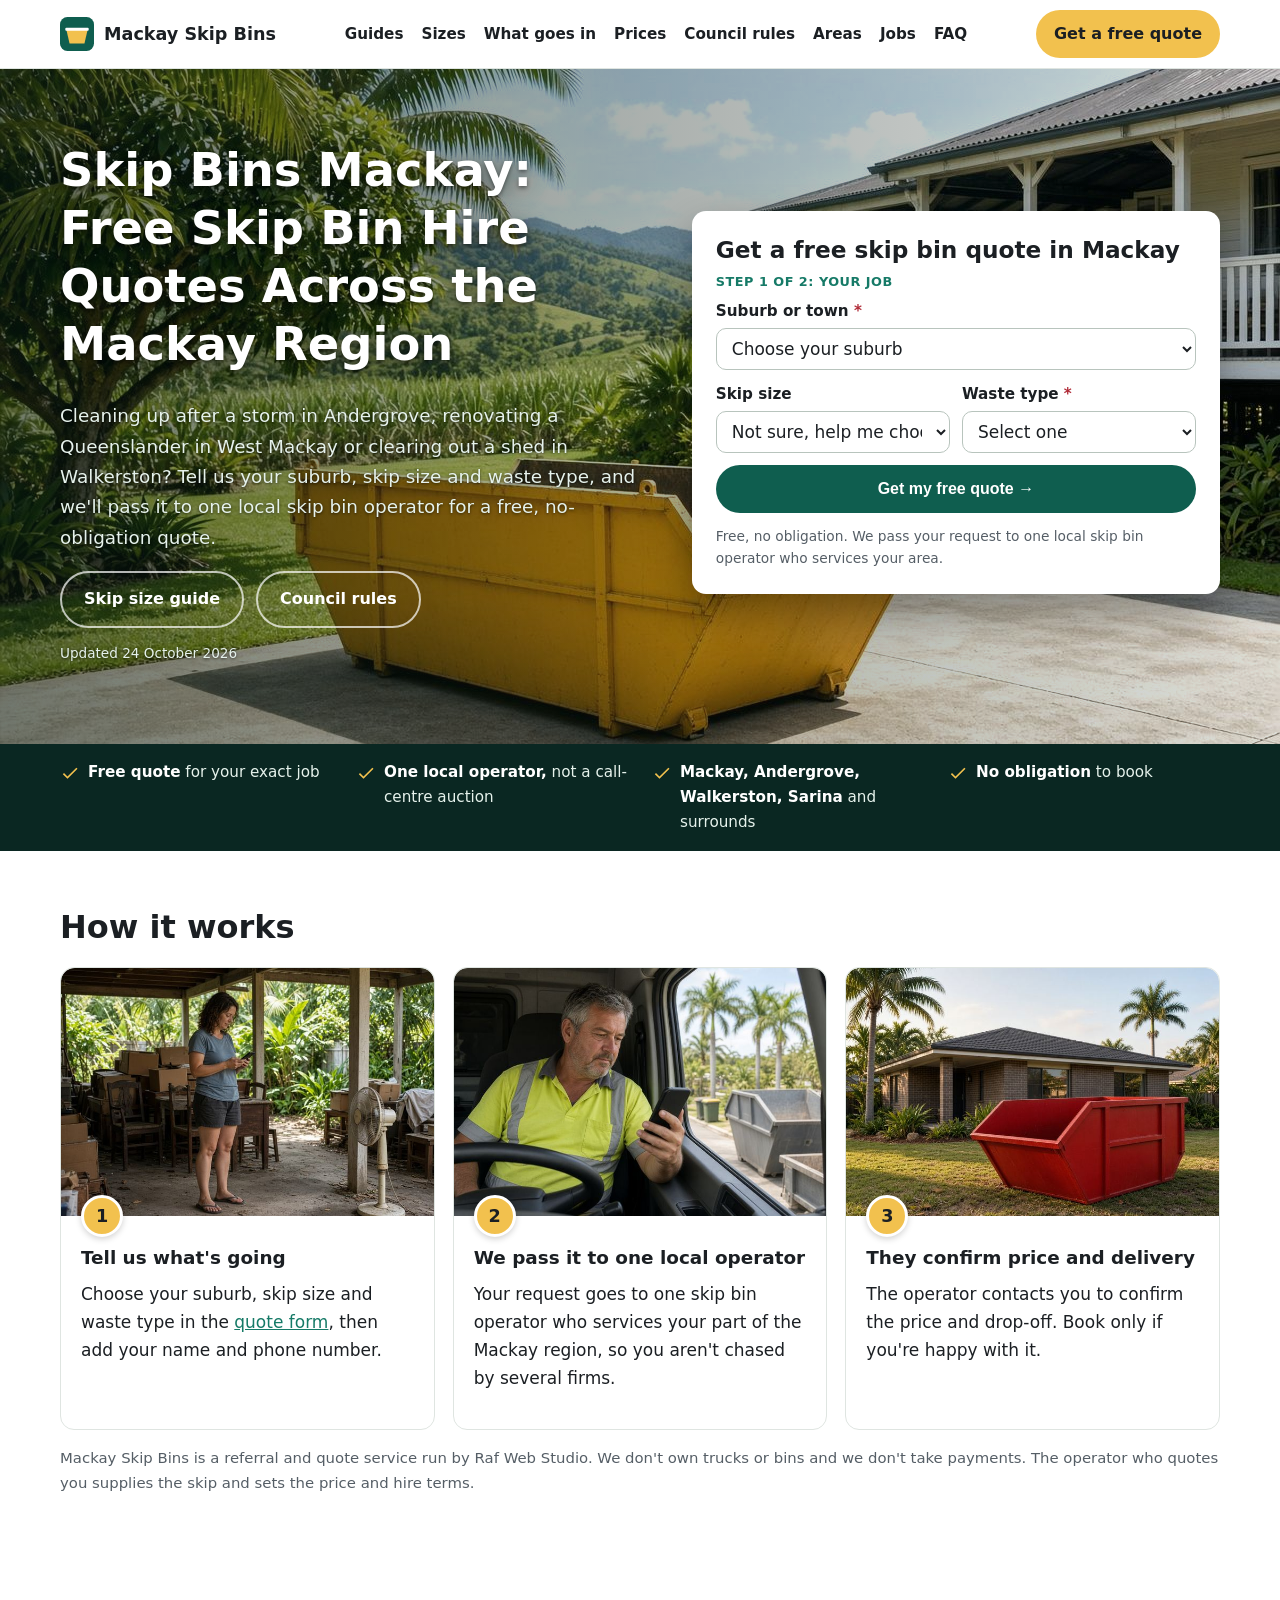
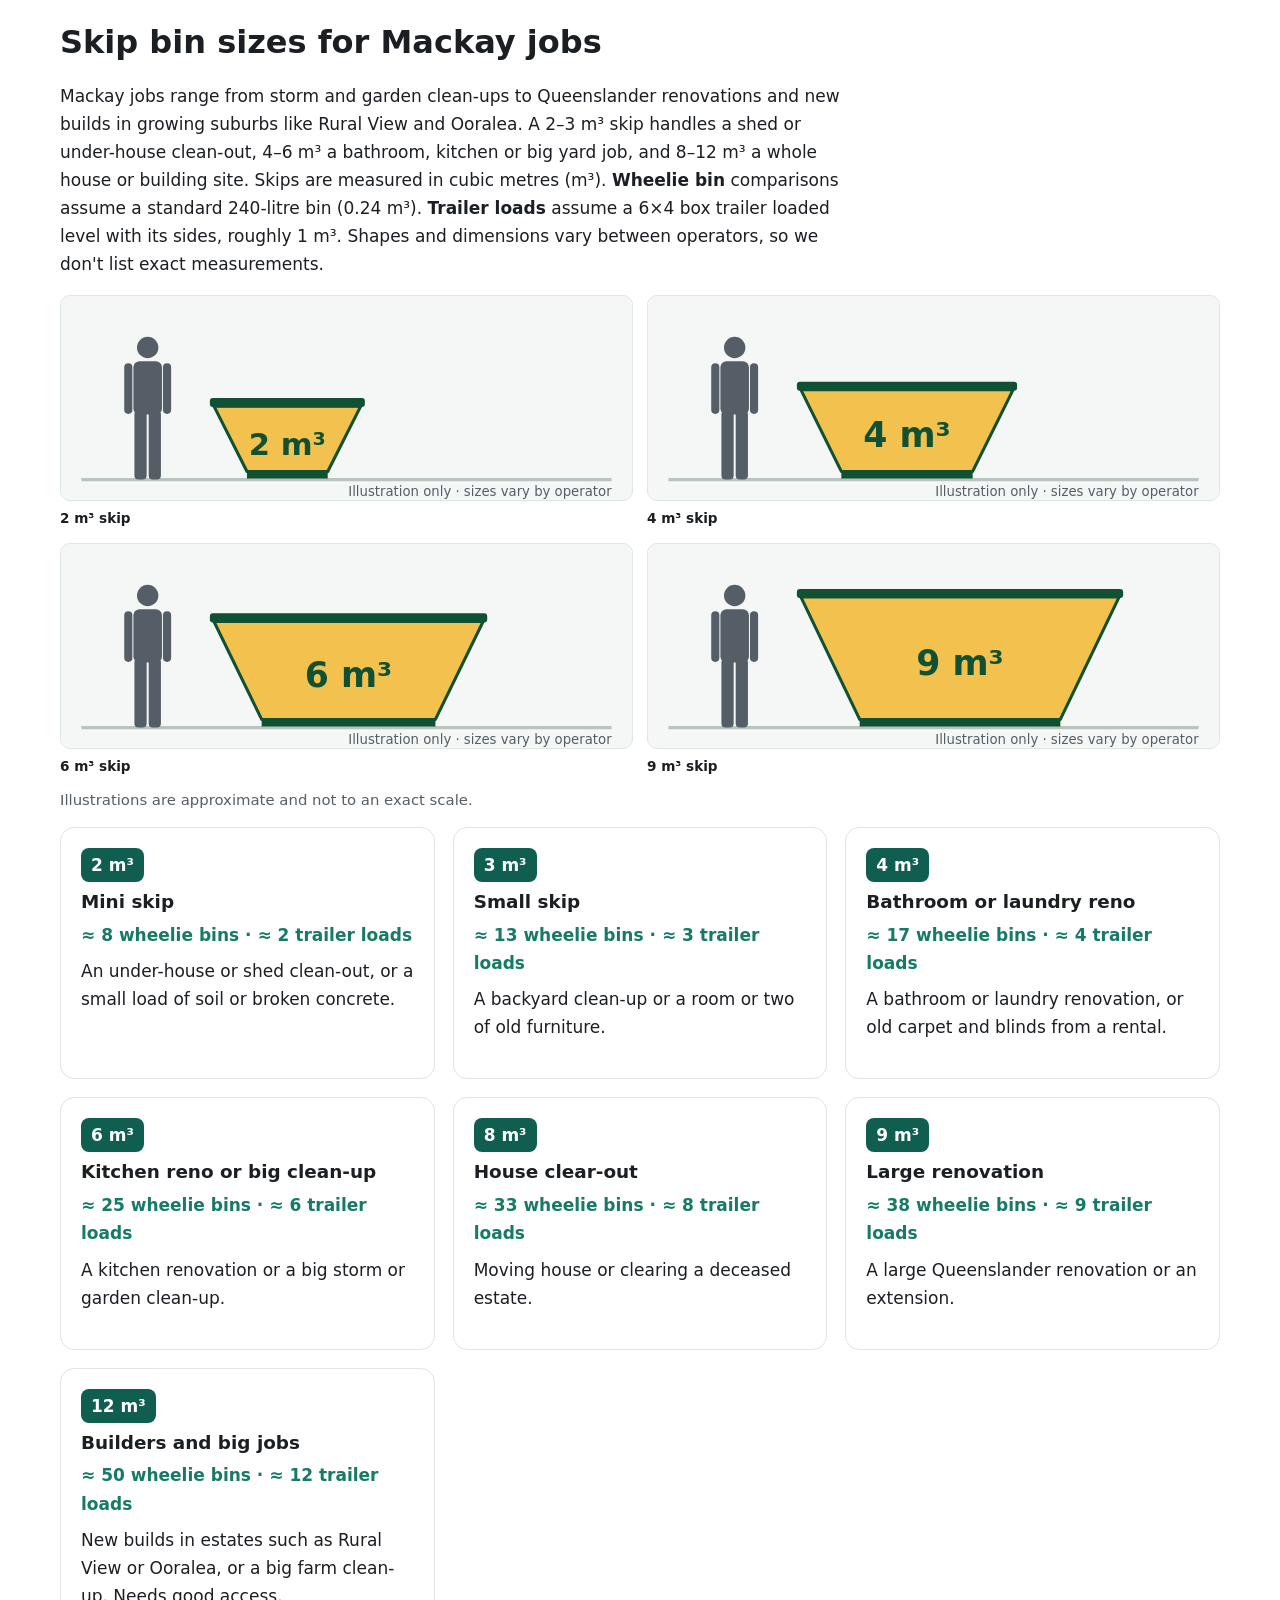
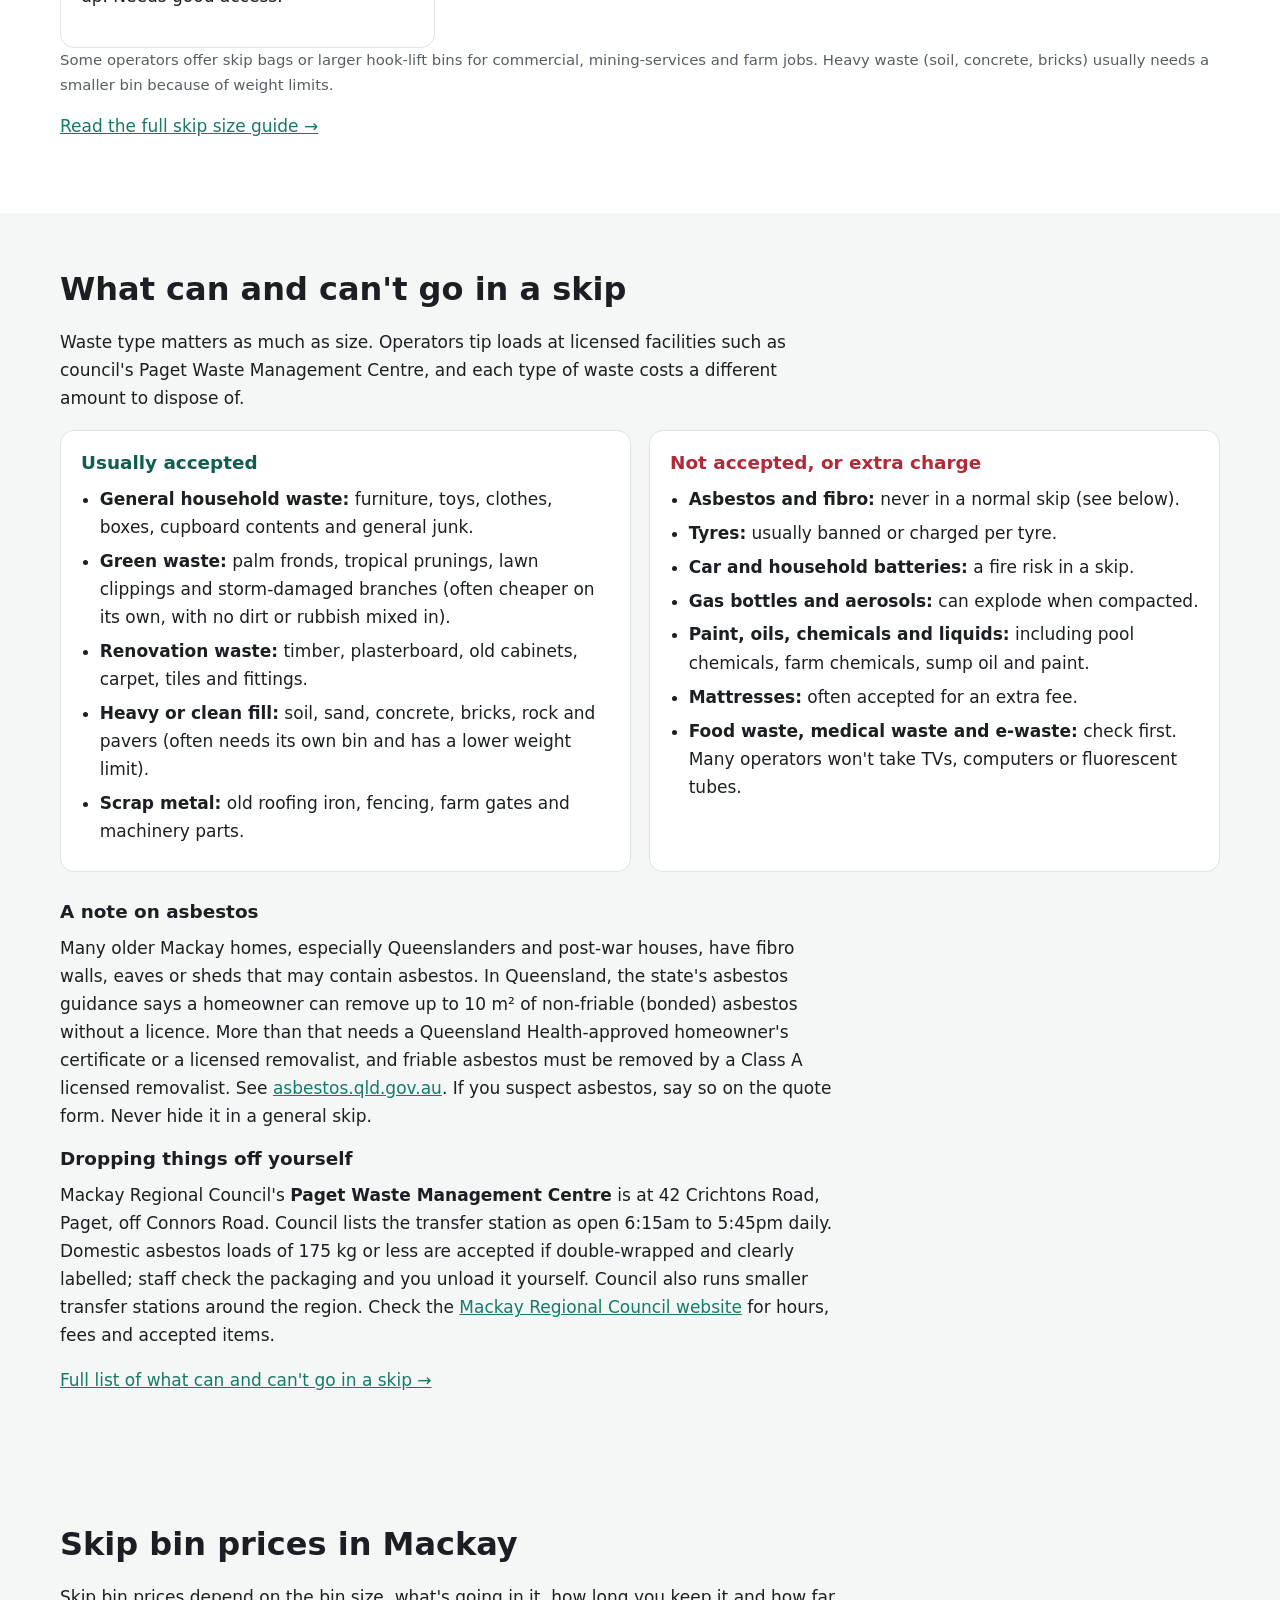
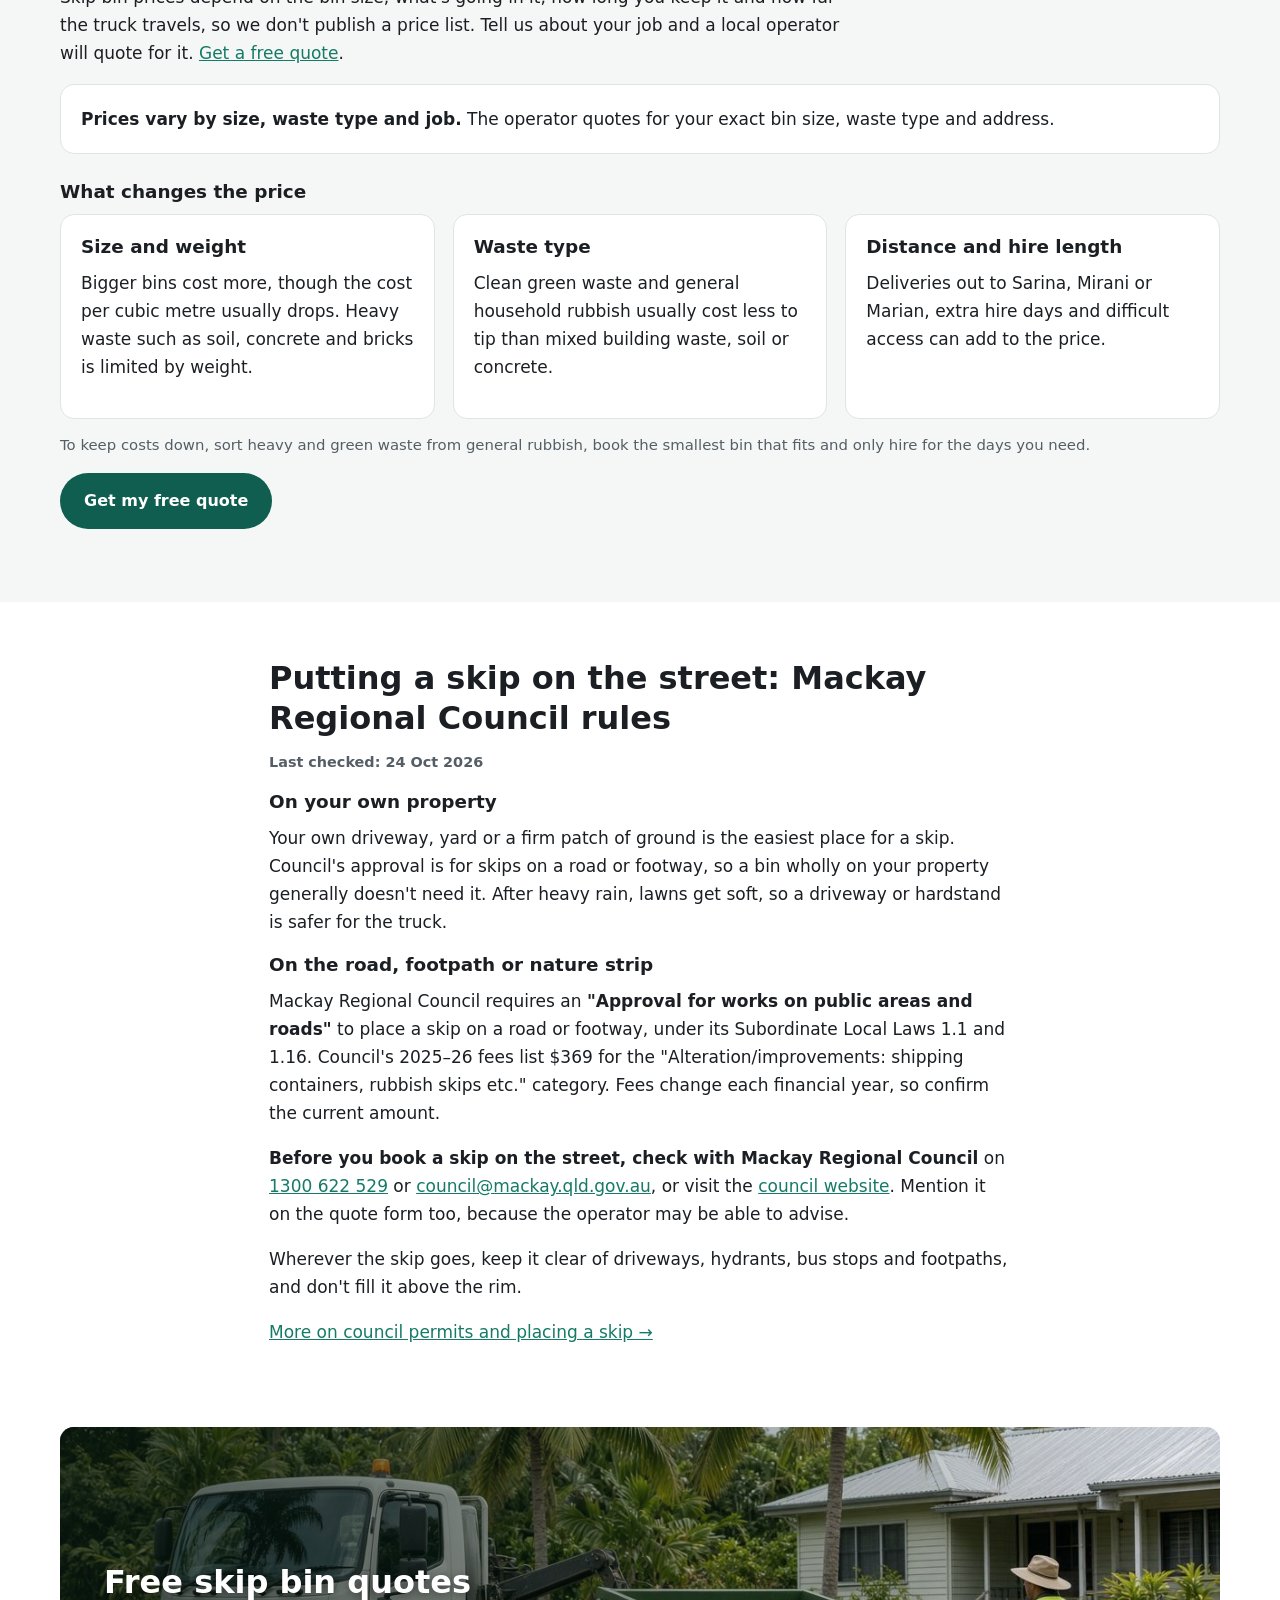
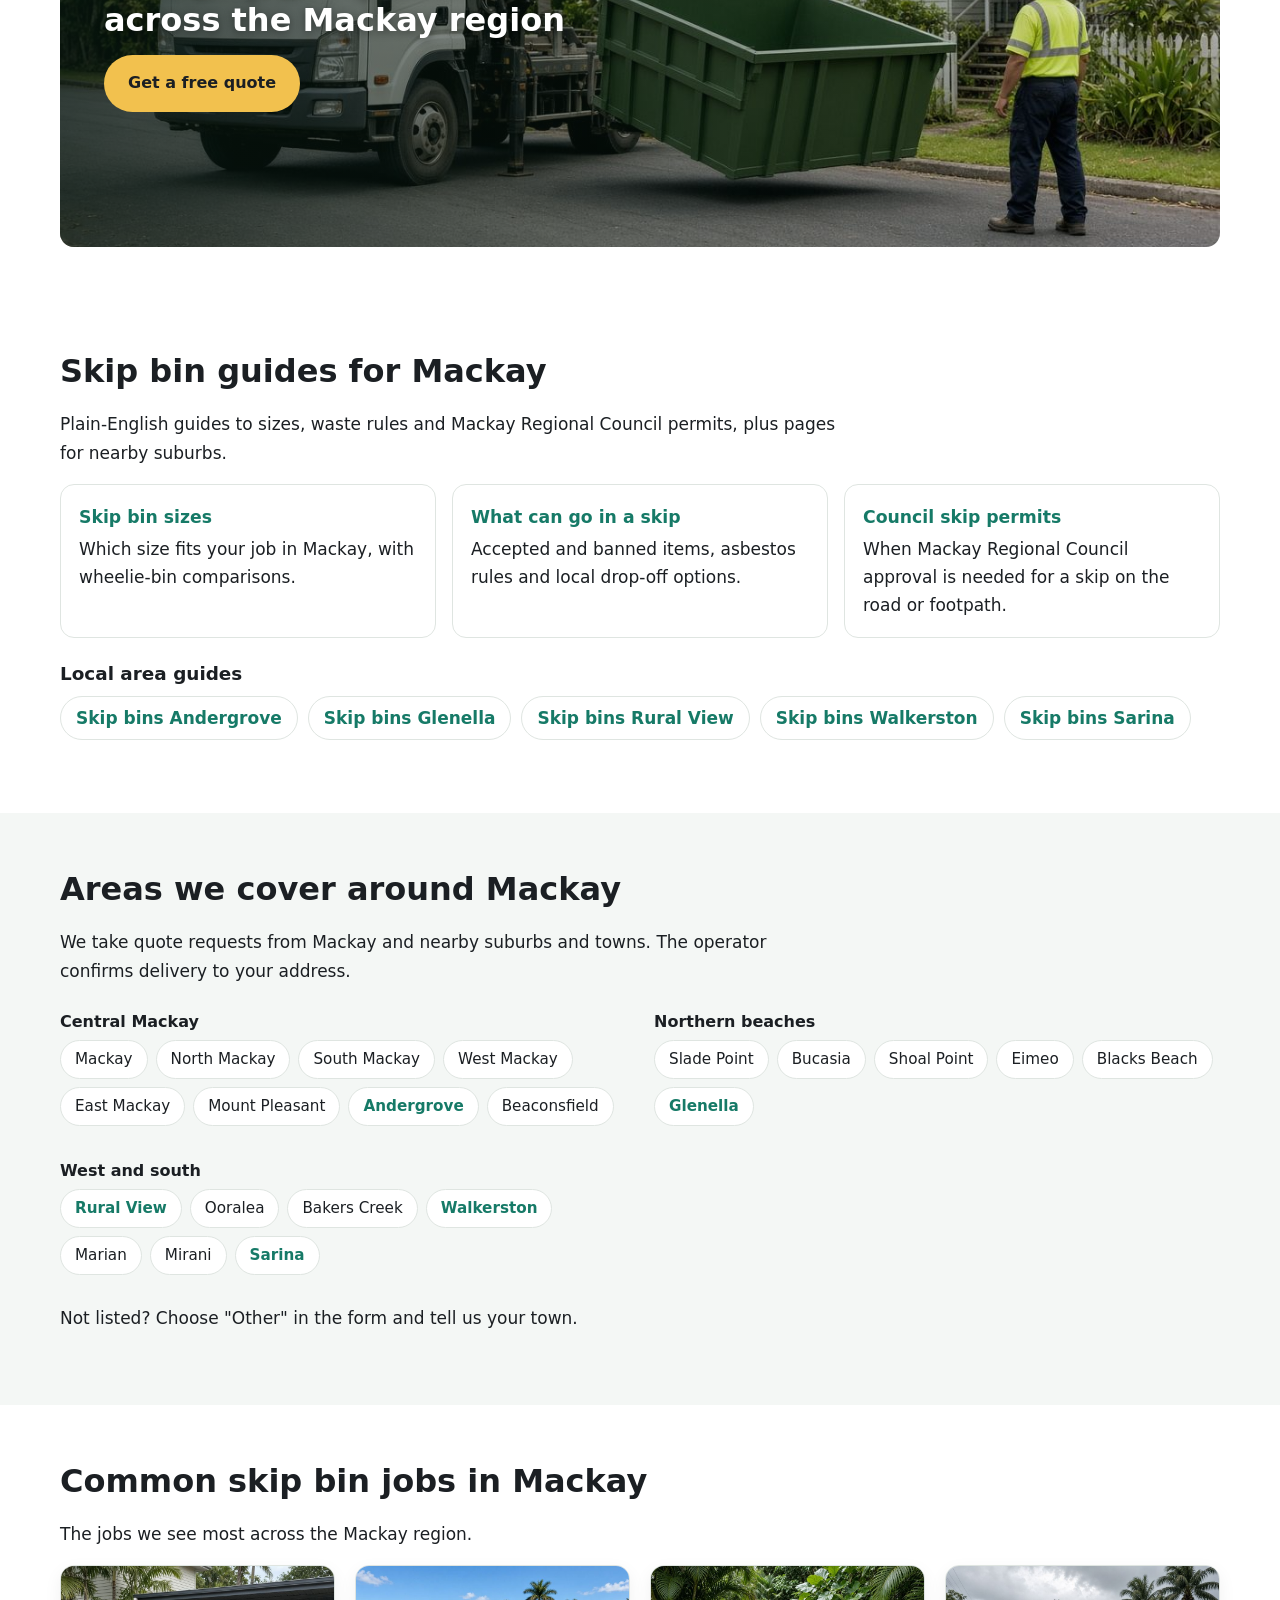
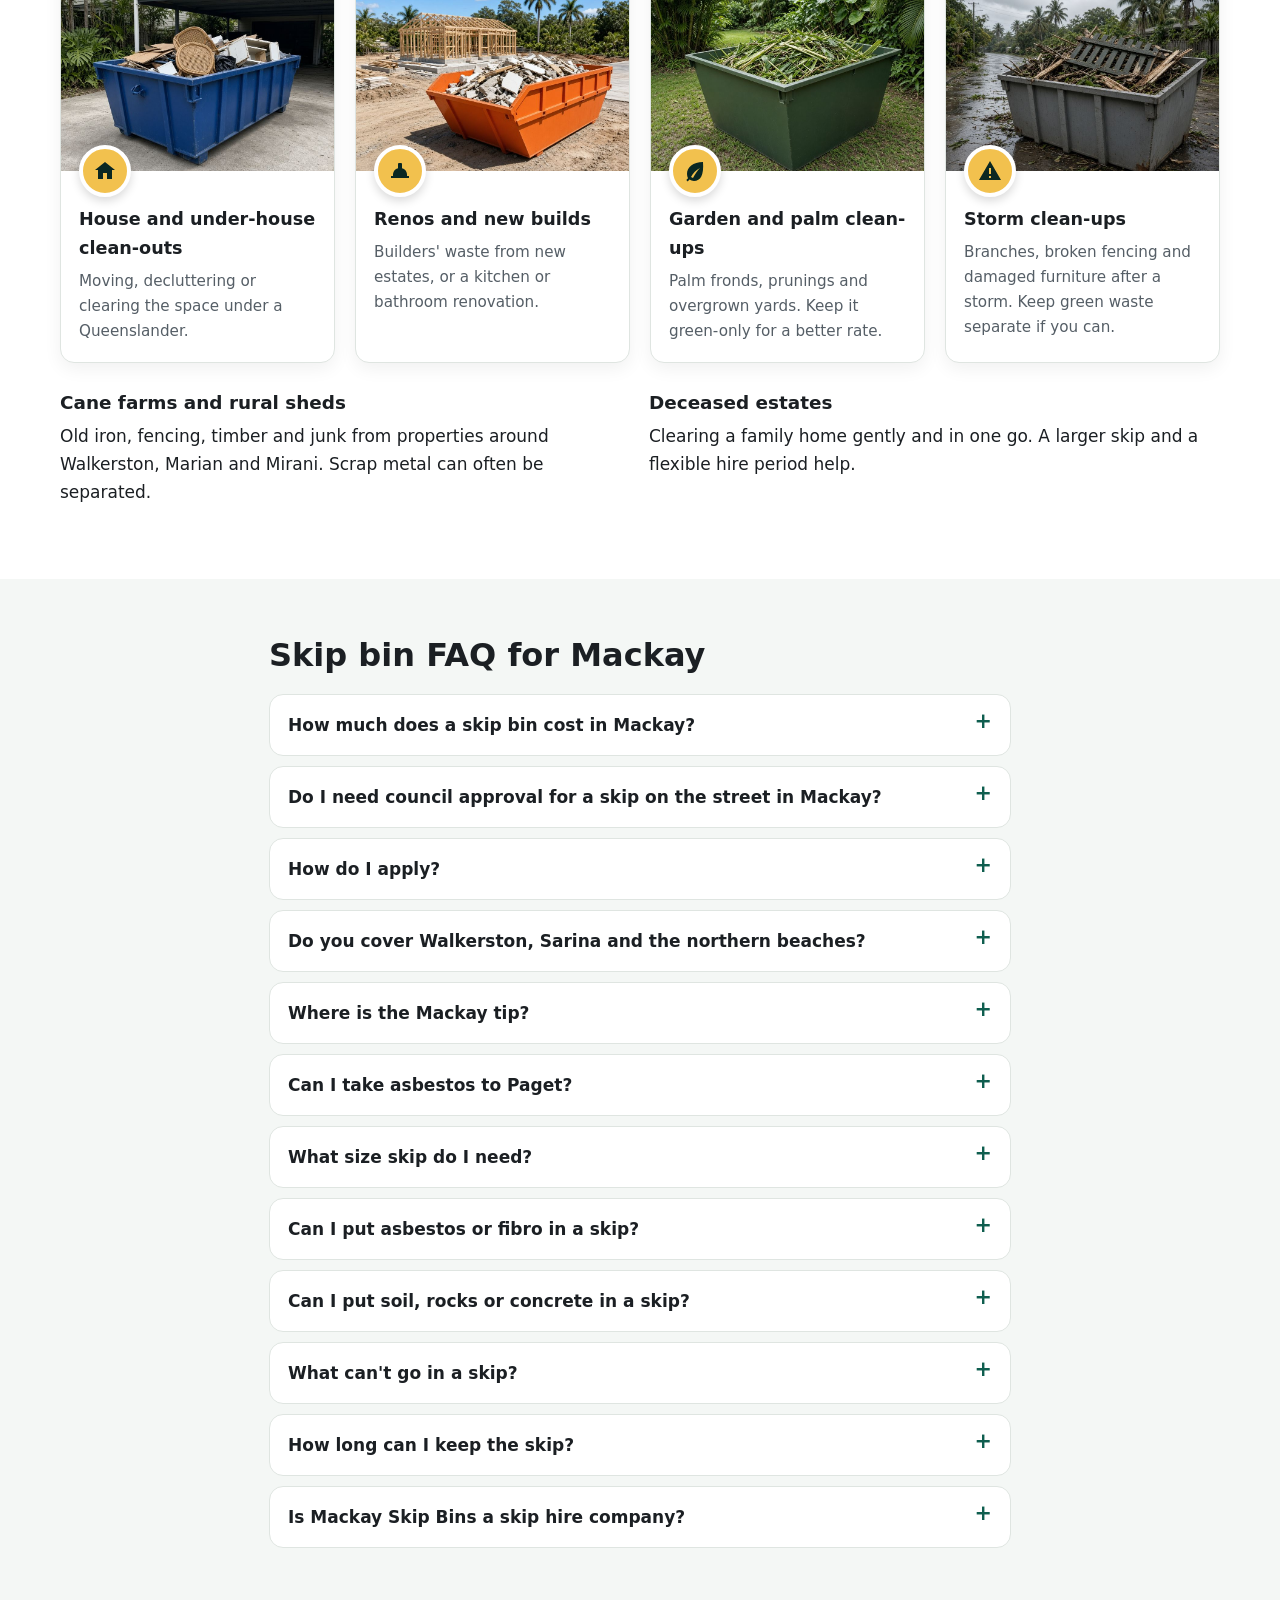
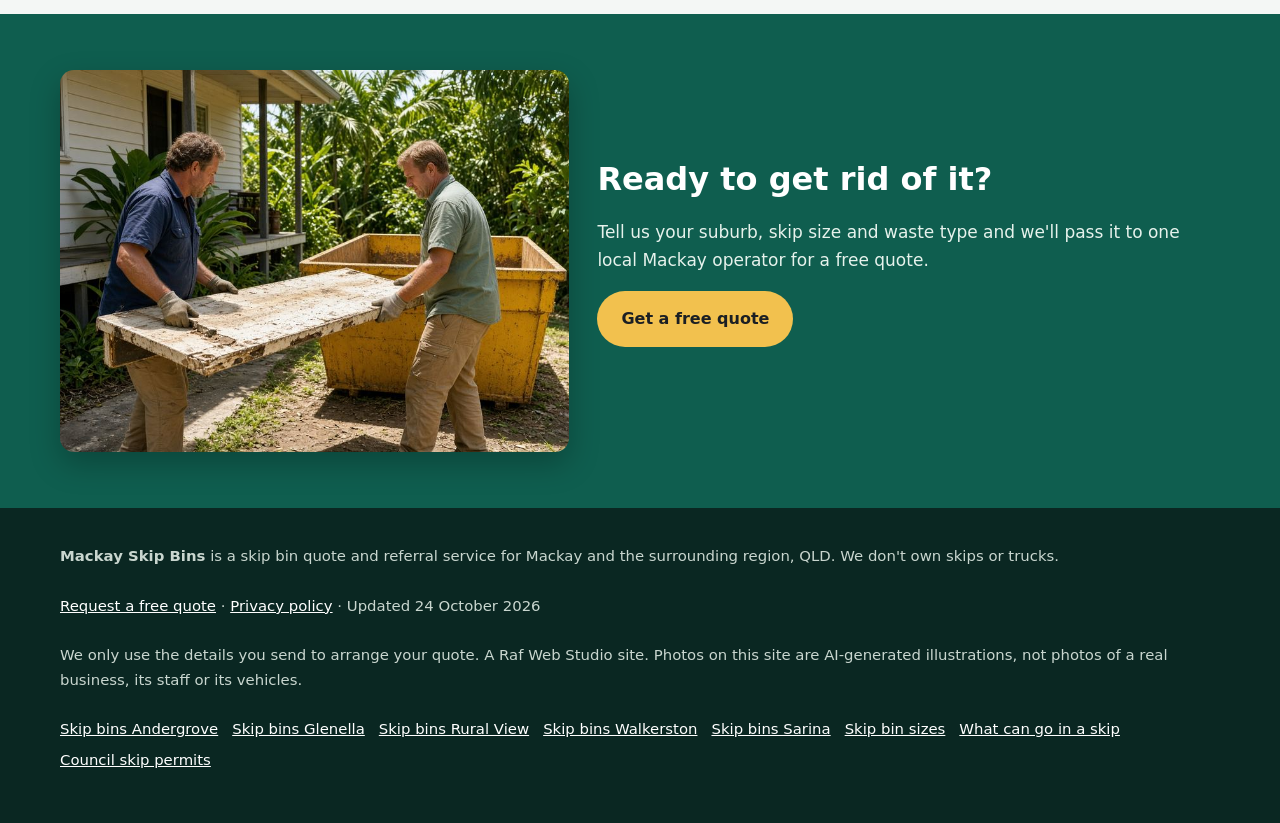
==== index.html @ f8589b65 "Initial site: Mackay skip bin quotes (homepage, 5 suburb pages, sizes, waste, council permit)" ====
<!doctype html>
<html lang="en-AU">
<head>
<meta charset="utf-8">
<!-- Search Console verification meta tag goes here once the property is created -->
<meta name="viewport" content="width=device-width, initial-scale=1">
<title>Skip Bins Mackay | Free Skip Bin Hire Quotes in Mackay QLD</title>
<meta name="description" content="Skip bins in Mackay, Andergrove, Glenella, Rural View, Walkerston and Sarina. Tell us your suburb, size and waste type and get a free quote from one local skip bin operator.">
<link rel="canonical" href="https://mackayskipbins.com/">
<link rel="icon" href="favicon.svg" type="image/svg+xml">
<meta name="theme-color" content="#0f5e4f">
<meta property="og:type" content="website">
<meta property="og:locale" content="en_AU">
<meta property="og:site_name" content="Mackay Skip Bins">
<meta property="og:title" content="Skip Bins Mackay | Free Skip Bin Hire Quotes in Mackay QLD">
<meta property="og:description" content="Free skip bin hire quotes in Mackay and the surrounding region, from one local operator.">
<meta property="og:url" content="https://mackayskipbins.com/">
<meta property="og:image" content="https://mackayskipbins.com/img/hero.jpg">
<meta name="twitter:card" content="summary_large_image">
<meta name="twitter:image" content="https://mackayskipbins.com/img/hero.jpg">
<script>document.documentElement.classList.add('js')</script>
<link rel="stylesheet" href="styles.css">

<!-- GA4: Google tag (gtag.js) goes here once the GA4 property for mackayskipbins.com is created.
<script async src="https://www.googletagmanager.com/gtag/js?id=G-XXXXXXXXXX"></script>
<script>window.dataLayer=window.dataLayer||[];function gtag(){dataLayer.push(arguments);}gtag('js',new Date());gtag('config','G-XXXXXXXXXX');</script>
-->

<script type="application/ld+json">
{
 "@context": "https://schema.org",
 "@type": "WebSite",
 "@id": "https://mackayskipbins.com/#website",
 "name": "Mackay Skip Bins",
 "url": "https://mackayskipbins.com/",
 "inLanguage": "en-AU"
}
</script>
<script type="application/ld+json">
{
 "@context": "https://schema.org",
 "@type": "Service",
 "@id": "https://mackayskipbins.com/#service",
 "name": "Skip bin hire quotes in Mackay",
 "serviceType": "Skip bin hire",
 "description": "Free skip bin hire quotes in Mackay and surrounding suburbs. We pass your request to one local skip bin operator.",
 "url": "https://mackayskipbins.com/",
 "provider": {
  "@type": "Organization",
  "name": "Mackay Skip Bins",
  "url": "https://mackayskipbins.com/"
 },
 "areaServed": [
  {
   "@type": "AdministrativeArea",
   "name": "Mackay Regional Council, QLD"
  },
  {
   "@type": "Place",
   "name": "Mackay, QLD"
  },
  {
   "@type": "Place",
   "name": "North Mackay, QLD"
  },
  {
   "@type": "Place",
   "name": "South Mackay, QLD"
  },
  {
   "@type": "Place",
   "name": "West Mackay, QLD"
  },
  {
   "@type": "Place",
   "name": "East Mackay, QLD"
  },
  {
   "@type": "Place",
   "name": "Andergrove, QLD"
  },
  {
   "@type": "Place",
   "name": "Beaconsfield, QLD"
  },
  {
   "@type": "Place",
   "name": "Mount Pleasant, QLD"
  },
  {
   "@type": "Place",
   "name": "Glenella, QLD"
  },
  {
   "@type": "Place",
   "name": "Slade Point, QLD"
  },
  {
   "@type": "Place",
   "name": "Bucasia, QLD"
  },
  {
   "@type": "Place",
   "name": "Shoal Point, QLD"
  },
  {
   "@type": "Place",
   "name": "Eimeo, QLD"
  },
  {
   "@type": "Place",
   "name": "Blacks Beach, QLD"
  },
  {
   "@type": "Place",
   "name": "Rural View, QLD"
  },
  {
   "@type": "Place",
   "name": "Ooralea, QLD"
  },
  {
   "@type": "Place",
   "name": "Bakers Creek, QLD"
  },
  {
   "@type": "Place",
   "name": "Walkerston, QLD"
  },
  {
   "@type": "Place",
   "name": "Marian, QLD"
  },
  {
   "@type": "Place",
   "name": "Mirani, QLD"
  },
  {
   "@type": "Place",
   "name": "Sarina, QLD"
  }
 ]
}
</script>
<script type="application/ld+json">
{
 "@context": "https://schema.org",
 "@type": "FAQPage",
 "mainEntity": [
  {
   "@type": "Question",
   "name": "How much does a skip bin cost in Mackay?",
   "acceptedAnswer": {
    "@type": "Answer",
    "text": "It depends on the size, waste type, hire period and distance. Tell us about your job and a local operator will quote for it."
   }
  },
  {
   "@type": "Question",
   "name": "Do I need council approval for a skip on the street in Mackay?",
   "acceptedAnswer": {
    "@type": "Answer",
    "text": "Yes, generally. Mackay Regional Council requires an \"Approval for works on public areas and roads\" for a skip on a road or footway. Its 2025–26 fees list $369 for the category that covers rubbish skips. A skip wholly on your land generally doesn't need approval."
   }
  },
  {
   "@type": "Question",
   "name": "How do I apply?",
   "acceptedAnswer": {
    "@type": "Answer",
    "text": "Contact Mackay Regional Council on 1300 622 529 or council@mackay.qld.gov.au to check what's needed."
   }
  },
  {
   "@type": "Question",
   "name": "Do you cover Walkerston, Sarina and the northern beaches?",
   "acceptedAnswer": {
    "@type": "Answer",
    "text": "Yes, we take requests from across the Mackay region, including Walkerston, Sarina, Andergrove, Glenella, Bucasia and Blacks Beach. The operator confirms delivery."
   }
  },
  {
   "@type": "Question",
   "name": "Where is the Mackay tip?",
   "acceptedAnswer": {
    "@type": "Answer",
    "text": "The Paget Waste Management Centre is at 42 Crichtons Road, Paget, off Connors Road. Council lists the transfer station as open 6:15am to 5:45pm daily."
   }
  },
  {
   "@type": "Question",
   "name": "Can I take asbestos to Paget?",
   "acceptedAnswer": {
    "@type": "Answer",
    "text": "Council says domestic loads of 175 kg or less are accepted if double-wrapped and clearly labelled. You unload it yourself. Check council's asbestos page first."
   }
  },
  {
   "@type": "Question",
   "name": "What size skip do I need?",
   "acceptedAnswer": {
    "@type": "Answer",
    "text": "2–3 m³ for a shed or under-house clean-out, 4 m³ for a bathroom, 6 m³ for a kitchen or storm clean-up, and 8–12 m³ for a house clear-out or new build."
   }
  },
  {
   "@type": "Question",
   "name": "Can I put asbestos or fibro in a skip?",
   "acceptedAnswer": {
    "@type": "Answer",
    "text": "No. Asbestos can't go in a general skip. In Queensland, more than 10 m² of bonded asbestos needs a licensed removalist or a Queensland Health-approved homeowner's certificate, and friable asbestos needs a Class A licensed removalist."
   }
  },
  {
   "@type": "Question",
   "name": "Can I put soil, rocks or concrete in a skip?",
   "acceptedAnswer": {
    "@type": "Answer",
    "text": "Usually, but heavy waste has weight limits and often needs its own, smaller bin. Choose \"Soil, concrete or bricks\" in the form."
   }
  },
  {
   "@type": "Question",
   "name": "What can't go in a skip?",
   "acceptedAnswer": {
    "@type": "Answer",
    "text": "Asbestos, tyres, batteries, gas bottles, chemicals, paint, oils and liquids. Mattresses and e-waste are often extra or not accepted. The operator who quotes you will confirm their list."
   }
  },
  {
   "@type": "Question",
   "name": "How long can I keep the skip?",
   "acceptedAnswer": {
    "@type": "Answer",
    "text": "Commonly a few days to a week, with extra days by arrangement with the operator."
   }
  },
  {
   "@type": "Question",
   "name": "Is Mackay Skip Bins a skip hire company?",
   "acceptedAnswer": {
    "@type": "Answer",
    "text": "No. It's a free referral and quote service run by Raf Web Studio. One local operator quotes you and supplies the skip."
   }
  }
 ]
}
</script>
</head>
<body>
<a class="skip-link" href="#main">Skip to content</a>

<header class="site-header">
  <div class="wrap">
    <a class="brand" href="/" aria-label="Mackay Skip Bins home">
      <svg viewBox="0 0 64 64" aria-hidden="true"><rect width="64" height="64" rx="14" fill="#0f5e4f"/><path d="M12 24h40l-6 26H18z" fill="#f2c14e"/><rect x="10" y="20" width="44" height="6" rx="2" fill="#fff"/></svg>
      Mackay Skip Bins
    </a>
    <nav class="nav" aria-label="Main">
      <a href="#guides">Guides</a>      <a href="#sizes">Sizes</a><a href="#waste">What goes in</a><a href="#pricing">Prices</a><a href="#council">Council rules</a><a href="#areas">Areas</a><a href="#jobs">Jobs</a><a href="#faq">FAQ</a>
    </nav>
    <a class="btn btn-call header-call" href="#quote">Get a free quote</a>
  </div>
</header>

<main id="main">
<section class="hero" aria-labelledby="h1">
  <picture class="hero-bg">
    <source media="(max-width: 700px)" srcset="img/hero-mobile.jpg" width="684" height="720">
    <img src="img/hero.jpg" width="1280" height="720" alt="Yellow skip bin outside a Queenslander house with sugar cane in the distance" fetchpriority="high" decoding="async">
  </picture>
  <div class="wrap hero-grid">
    <div class="hero-copy">
      <h1 id="h1">Skip Bins Mackay: Free Skip Bin Hire Quotes Across the Mackay Region</h1>
      <p class="lead">Cleaning up after a storm in Andergrove, renovating a Queenslander in West Mackay or clearing out a shed in Walkerston? Tell us your suburb, skip size and waste type, and we'll pass it to one local skip bin operator for a free, no-obligation quote.</p>
      <div class="ctas"><a class="btn btn-ghost" href="#sizes">Skip size guide</a><a class="btn btn-ghost" href="#council">Council rules</a></div>
      <p class="updated">Updated 24 October 2026</p>
    </div>
    <div class="hero-form-card" id="quote">
      <h2 id="quote-h">Get a free skip bin quote in Mackay</h2>
      <form class="quote-form two-step" id="quote-form" action="https://formsubmit.co/quotes@mackayskipbins.com" method="post" novalidate>
        <input type="hidden" name="_subject" value="New quote request – mackayskipbins.com">
        <input type="hidden" name="_captcha" value="true">
        <input type="hidden" name="_template" value="table">
        <input type="hidden" name="_next" value="https://mackayskipbins.com/thanks.html">
        <input type="text" name="_honey" style="display:none" tabindex="-1" autocomplete="off" aria-hidden="true">
        <input type="hidden" name="source" value="mackayskipbins.com">
        <fieldset class="step step-1">
          <legend class="step-label">Step 1 of 2: your job</legend>
          <div class="full"><label for="suburb">Suburb or town <span class="req" aria-hidden="true">*</span></label>
            <select id="suburb" name="suburb" required><option value="">Choose your suburb</option><option>Mackay</option><option>North Mackay</option><option>South Mackay</option><option>West Mackay</option><option>East Mackay</option><option>Andergrove</option><option>Beaconsfield</option><option>Mount Pleasant</option><option>Glenella</option><option>Slade Point</option><option>Bucasia</option><option>Shoal Point</option><option>Eimeo</option><option>Blacks Beach</option><option>Rural View</option><option>Ooralea</option><option>Bakers Creek</option><option>Walkerston</option><option>Marian</option><option>Mirani</option><option>Sarina</option><option value="Other">Other (tell us below)</option></select></div>
          <div class="full other-wrap"><label for="suburb_other">Other suburb or town</label><input id="suburb_other" name="suburb_other" type="text" autocomplete="address-level2"></div>
          <div><label for="size">Skip size</label>
            <select id="size" name="skip_size"><option value="Not sure">Not sure, help me choose</option><option>Skip bag (about 1 m³)</option><option>2 m³</option><option>3 m³</option><option>4 m³</option><option>6 m³</option><option>8 m³</option><option>9 m³</option><option>10–12 m³</option><option>Larger / hook-lift</option></select></div>
          <div><label for="waste">Waste type <span class="req" aria-hidden="true">*</span></label>
            <select id="waste" name="waste_type" required><option value="">Select one</option><option>General household</option><option>Green waste</option><option>Mixed renovation / building</option><option>Soil, concrete or bricks</option><option>Mixed, not sure</option><option>May contain asbestos</option></select></div>
          <div class="full js-only"><button class="btn btn-primary btn-block" type="button" id="to-step-2">Get my free quote →</button></div>
          <p class="microcopy full">Free, no obligation. We pass your request to one local skip bin operator who services your area.</p>
          <p class="form-error full" id="step1-error" role="alert" hidden>Please choose your suburb and waste type.</p>
        </fieldset>
        <fieldset class="step step-2" id="step-2">
          <legend class="step-label">Step 2 of 2: your details</legend>
          <div><label for="name">Name <span class="req" aria-hidden="true">*</span></label><input id="name" name="name" type="text" autocomplete="name" required></div>
          <div><label for="phone">Phone <span class="req" aria-hidden="true">*</span></label><input id="phone" name="phone" type="tel" autocomplete="tel" inputmode="tel" required></div>
          <div><label for="email">Email</label><input id="email" name="email" type="email" autocomplete="email"></div>
          <div><label for="date">Delivery date</label><input id="date" name="preferred_date" type="date"></div>
          <div class="full"><label for="message">Anything else?</label><textarea id="message" name="message" rows="2" placeholder="e.g. storm clean-up, Queenslander reno, cane farm shed, 7 days"></textarea></div>
          <p class="consent full">By sending this form you agree we can share your details with one local skip bin operator so they can quote for your job. See our <a href="privacy.html">privacy policy</a>.</p>
          <div class="full step2-actions"><button class="btn btn-primary" type="submit">Send my quote request</button><button class="btn-link js-only" type="button" id="back-1">← Back</button></div>
        </fieldset>
      </form>
    </div>
  </div>
</section>
<section class="trust" aria-label="Why use this service">
  <ul class="wrap trust-list"><li><svg viewBox="0 0 24 24" aria-hidden="true"><path fill="currentColor" d="M9 16.2 4.8 12l-1.4 1.4L9 19 21 7l-1.4-1.4z"/></svg><span><strong>Free quote</strong> for your exact job</span></li><li><svg viewBox="0 0 24 24" aria-hidden="true"><path fill="currentColor" d="M9 16.2 4.8 12l-1.4 1.4L9 19 21 7l-1.4-1.4z"/></svg><span><strong>One local operator,</strong> not a call-centre auction</span></li><li><svg viewBox="0 0 24 24" aria-hidden="true"><path fill="currentColor" d="M9 16.2 4.8 12l-1.4 1.4L9 19 21 7l-1.4-1.4z"/></svg><span><strong>Mackay, Andergrove, Walkerston, Sarina</strong> and surrounds</span></li><li><svg viewBox="0 0 24 24" aria-hidden="true"><path fill="currentColor" d="M9 16.2 4.8 12l-1.4 1.4L9 19 21 7l-1.4-1.4z"/></svg><span><strong>No obligation</strong> to book</span></li></ul>
</section>
<section id="how" aria-labelledby="how-h">
  <div class="wrap">
    <h2 id="how-h">How it works</h2>
    <ol class="steps grid grid-3">
      <li class="card step-card"><span class="step-img"><img src="img/step1.jpg" width="700" height="467" loading="lazy" decoding="async" alt="Woman under a raised Queenslander house next to an old fan and boxes"></span><div class="step-body"><span class="step-num">1</span><h3>Tell us what's going</h3><p>Choose your suburb, skip size and waste type in the <a href="#quote">quote form</a>, then add your name and phone number.</p></div></li>
      <li class="card step-card"><span class="step-img"><img src="img/step2.jpg" width="700" height="467" loading="lazy" decoding="async" alt="Skip truck driver in the cab checking a job on his phone"></span><div class="step-body"><span class="step-num">2</span><h3>We pass it to one local operator</h3><p>Your request goes to one skip bin operator who services your part of the Mackay region, so you aren't chased by several firms.</p></div></li>
      <li class="card step-card"><span class="step-img"><img src="img/step3.jpg" width="700" height="467" loading="lazy" decoding="async" alt="Red skip bin on a lawn beside a brick home with palm trees"></span><div class="step-body"><span class="step-num">3</span><h3>They confirm price and delivery</h3><p>The operator contacts you to confirm the price and drop-off. Book only if you're happy with it.</p></div></li>
      </ol>
    <p class="note">Mackay Skip Bins is a referral and quote service run by Raf Web Studio. We don't own trucks or bins and we don't take payments. The operator who quotes you supplies the skip and sets the price and hire terms.</p>
  </div>
</section>
<section id="sizes" aria-labelledby="sizes-h">
  <div class="wrap">
    <h2 id="sizes-h">Skip bin sizes for Mackay jobs</h2>
    <p class="intro">Mackay jobs range from storm and garden clean-ups to Queenslander renovations and new builds in growing suburbs like Rural View and Ooralea. A 2–3 m³ skip handles a shed or under-house clean-out, 4–6 m³ a bathroom, kitchen or big yard job, and 8–12 m³ a whole house or building site. Skips are measured in cubic metres (m³). <strong>Wheelie bin</strong> comparisons assume a standard 240-litre bin (0.24 m³). <strong>Trailer loads</strong> assume a 6×4 box trailer loaded level with its sides, roughly 1 m³. Shapes and dimensions vary between operators, so we don't list exact measurements.</p>
    <div class="size-figs"><figure><img src="img/skip-2m3.svg" width="560" height="200" loading="lazy" decoding="async" alt="2 cubic metre skip bin size guide, shown next to an adult for scale"><figcaption>2 m³ skip</figcaption></figure><figure><img src="img/skip-4m3.svg" width="560" height="200" loading="lazy" decoding="async" alt="4 cubic metre skip bin size guide, shown next to an adult for scale"><figcaption>4 m³ skip</figcaption></figure><figure><img src="img/skip-6m3.svg" width="560" height="200" loading="lazy" decoding="async" alt="6 cubic metre skip bin size guide, shown next to an adult for scale"><figcaption>6 m³ skip</figcaption></figure><figure><img src="img/skip-9m3.svg" width="560" height="200" loading="lazy" decoding="async" alt="9 cubic metre skip bin size guide, shown next to an adult for scale"><figcaption>9 m³ skip</figcaption></figure></div>
    <p class="note">Illustrations are approximate and not to an exact scale.</p>
    <div class="grid grid-3 size-cards"><div class="card"><span class="size">2 m³</span><h3>Mini skip</h3><p class="equiv">≈ 8 wheelie bins · ≈ 2 trailer loads</p><p>An under-house or shed clean-out, or a small load of soil or broken concrete.</p></div><div class="card"><span class="size">3 m³</span><h3>Small skip</h3><p class="equiv">≈ 13 wheelie bins · ≈ 3 trailer loads</p><p>A backyard clean-up or a room or two of old furniture.</p></div><div class="card"><span class="size">4 m³</span><h3>Bathroom or laundry reno</h3><p class="equiv">≈ 17 wheelie bins · ≈ 4 trailer loads</p><p>A bathroom or laundry renovation, or old carpet and blinds from a rental.</p></div><div class="card"><span class="size">6 m³</span><h3>Kitchen reno or big clean-up</h3><p class="equiv">≈ 25 wheelie bins · ≈ 6 trailer loads</p><p>A kitchen renovation or a big storm or garden clean-up.</p></div><div class="card"><span class="size">8 m³</span><h3>House clear-out</h3><p class="equiv">≈ 33 wheelie bins · ≈ 8 trailer loads</p><p>Moving house or clearing a deceased estate.</p></div><div class="card"><span class="size">9 m³</span><h3>Large renovation</h3><p class="equiv">≈ 38 wheelie bins · ≈ 9 trailer loads</p><p>A large Queenslander renovation or an extension.</p></div><div class="card"><span class="size">12 m³</span><h3>Builders and big jobs</h3><p class="equiv">≈ 50 wheelie bins · ≈ 12 trailer loads</p><p>New builds in estates such as Rural View or Ooralea, or a big farm clean-up. Needs good access.</p></div></div>
    <p class="note">Some operators offer skip bags or larger hook-lift bins for commercial, mining-services and farm jobs. Heavy waste (soil, concrete, bricks) usually needs a smaller bin because of weight limits.</p>
    <p><a href="/skip-bin-sizes/">Read the full skip size guide →</a></p>
  </div>
</section>
<section class="alt" id="waste" aria-labelledby="waste-h">
  <div class="wrap">
    <h2 id="waste-h">What can and can't go in a skip</h2>
    <p class="intro">Waste type matters as much as size. Operators tip loads at licensed facilities such as council's Paget Waste Management Centre, and each type of waste costs a different amount to dispose of.</p>
    <div class="grid grid-2">
      <div class="card yes">
        <h3>Usually accepted</h3>
        <ul class="clean">
          <li><strong>General household waste:</strong> furniture, toys, clothes, boxes, cupboard contents and general junk.</li>
          <li><strong>Green waste:</strong> palm fronds, tropical prunings, lawn clippings and storm-damaged branches (often cheaper on its own, with no dirt or rubbish mixed in).</li>
          <li><strong>Renovation waste:</strong> timber, plasterboard, old cabinets, carpet, tiles and fittings.</li>
          <li><strong>Heavy or clean fill:</strong> soil, sand, concrete, bricks, rock and pavers (often needs its own bin and has a lower weight limit).</li>
          <li><strong>Scrap metal:</strong> old roofing iron, fencing, farm gates and machinery parts.</li>
        </ul>
      </div>
      <div class="card no">
        <h3>Not accepted, or extra charge</h3>
        <ul class="clean">
          <li><strong>Asbestos and fibro:</strong> never in a normal skip (see below).</li>
          <li><strong>Tyres:</strong> usually banned or charged per tyre.</li>
          <li><strong>Car and household batteries:</strong> a fire risk in a skip.</li>
          <li><strong>Gas bottles and aerosols:</strong> can explode when compacted.</li>
          <li><strong>Paint, oils, chemicals and liquids:</strong> including pool chemicals, farm chemicals, sump oil and paint.</li>
          <li><strong>Mattresses:</strong> often accepted for an extra fee.</li>
          <li><strong>Food waste, medical waste and e-waste:</strong> check first. Many operators won't take TVs, computers or fluorescent tubes.</li>
        </ul>
      </div>
    </div>
    <h3 style="margin-top:28px">A note on asbestos</h3>
    <p class="intro">Many older Mackay homes, especially Queenslanders and post-war houses, have fibro walls, eaves or sheds that may contain asbestos. In Queensland, the state's asbestos guidance says a homeowner can remove up to 10 m² of non-friable (bonded) asbestos without a licence. More than that needs a Queensland Health-approved homeowner's certificate or a licensed removalist, and friable asbestos must be removed by a Class A licensed removalist. See <a href="https://www.asbestos.qld.gov.au/removing-or-disturbing-asbestos/homeowners-certificate-remove-asbestos" rel="noopener">asbestos.qld.gov.au</a>. If you suspect asbestos, say so on the quote form. Never hide it in a general skip.</p>
    <h3>Dropping things off yourself</h3>
    <p class="intro">Mackay Regional Council's <strong>Paget Waste Management Centre</strong> is at 42 Crichtons Road, Paget, off Connors Road. Council lists the transfer station as open 6:15am to 5:45pm daily. Domestic asbestos loads of 175 kg or less are accepted if double-wrapped and clearly labelled; staff check the packaging and you unload it yourself. Council also runs smaller transfer stations around the region. Check the <a href="https://www.mackay.qld.gov.au/" rel="noopener">Mackay Regional Council website</a> for hours, fees and accepted items.</p>
    <p><a href="/what-can-go-in-a-skip/">Full list of what can and can't go in a skip →</a></p>
  </div>
</section>
<section class="alt" id="pricing" aria-labelledby="pricing-h">
  <div class="wrap">
    <h2 id="pricing-h">Skip bin prices in Mackay</h2>
    <p class="intro">Skip bin prices depend on the bin size, what's going in it, how long you keep it and how far the truck travels, so we don't publish a price list. Tell us about your job and a local operator will quote for it. <a href="#quote">Get a free quote</a>.</p>
    <div class="card"><p style="margin:0"><strong>Prices vary by size, waste type and job.</strong> The operator quotes for your exact bin size, waste type and address.</p></div>
    <h3 style="margin-top:26px">What changes the price</h3>
    <div class="grid grid-3">
      <div class="card"><h3>Size and weight</h3><p>Bigger bins cost more, though the cost per cubic metre usually drops. Heavy waste such as soil, concrete and bricks is limited by weight.</p></div>
      <div class="card"><h3>Waste type</h3><p>Clean green waste and general household rubbish usually cost less to tip than mixed building waste, soil or concrete.</p></div>
      <div class="card"><h3>Distance and hire length</h3><p>Deliveries out to Sarina, Mirani or Marian, extra hire days and difficult access can add to the price.</p></div>
    </div>
    <p class="note" style="margin-top:14px">To keep costs down, sort heavy and green waste from general rubbish, book the smallest bin that fits and only hire for the days you need.</p>
    <p><a class="btn btn-primary" href="#quote">Get my free quote</a></p>
  </div>
</section>
<section id="council" aria-labelledby="council-h">
  <div class="wrap intro">
    <h2 id="council-h">Putting a skip on the street: Mackay Regional Council rules</h2>
    <p class="updated-dark">Last checked: 24 Oct 2026</p>
    <h3>On your own property</h3>
    <p>Your own driveway, yard or a firm patch of ground is the easiest place for a skip. Council's approval is for skips on a road or footway, so a bin wholly on your property generally doesn't need it. After heavy rain, lawns get soft, so a driveway or hardstand is safer for the truck.</p>
    <h3>On the road, footpath or nature strip</h3>
    <p>Mackay Regional Council requires an <strong>"Approval for works on public areas and roads"</strong> to place a skip on a road or footway, under its Subordinate Local Laws 1.1 and 1.16. Council's 2025–26 fees list $369 for the "Alteration/improvements: shipping containers, rubbish skips etc." category. Fees change each financial year, so confirm the current amount.</p>
    <p><strong>Before you book a skip on the street, check with Mackay Regional Council</strong> on <a href="tel:1300622529">1300 622 529</a> or <a href="mailto:council@mackay.qld.gov.au">council@mackay.qld.gov.au</a>, or visit the <a href="https://www.mackay.qld.gov.au/" rel="noopener">council website</a>. Mention it on the quote form too, because the operator may be able to advise.</p>
    <p>Wherever the skip goes, keep it clear of driveways, hydrants, bus stops and footpaths, and don't fill it above the rim.</p>
    <p><a href="/skip-bin-council-permit/">More on council permits and placing a skip →</a></p>
  </div>
</section>
<section class="band-wrap" aria-label="Free skip bin quotes across the Mackay region">
  <div class="wrap">
    <div class="truck-band">
      <img src="img/band.jpg" width="1280" height="720" loading="lazy" decoding="async" alt="Green skip bin on a hook-lift truck with a worker in a wide-brim hat">
      <div class="band-text">
        <p class="band-line">Free skip bin quotes across the Mackay region</p>
        <a class="btn btn-call" href="#quote">Get a free quote</a>
      </div>
    </div>
  </div>
</section>
<section id="guides" aria-labelledby="guides-h">
  <div class="wrap">
    <h2 id="guides-h">Skip bin guides for Mackay</h2>
    <p class="intro">Plain-English guides to sizes, waste rules and Mackay Regional Council permits, plus pages for nearby suburbs.</p>
    <div class="guide-cards"><a href="/skip-bin-sizes/"><strong>Skip bin sizes</strong>Which size fits your job in Mackay, with wheelie-bin comparisons.</a><a href="/what-can-go-in-a-skip/"><strong>What can go in a skip</strong>Accepted and banned items, asbestos rules and local drop-off options.</a><a href="/skip-bin-council-permit/"><strong>Council skip permits</strong>When Mackay Regional Council approval is needed for a skip on the road or footpath.</a></div>
    <h3 style="margin-top:24px">Local area guides</h3>
    <ul class="link-list"><li><a href="/skip-bins-andergrove/">Skip bins Andergrove</a></li><li><a href="/skip-bins-glenella/">Skip bins Glenella</a></li><li><a href="/skip-bins-rural-view/">Skip bins Rural View</a></li><li><a href="/skip-bins-walkerston/">Skip bins Walkerston</a></li><li><a href="/skip-bins-sarina/">Skip bins Sarina</a></li></ul>
  </div>
</section>

<section class="alt" id="areas" aria-labelledby="areas-h">
  <div class="wrap">
    <h2 id="areas-h">Areas we cover around Mackay</h2>
    <p class="intro">We take quote requests from Mackay and nearby suburbs and towns. The operator confirms delivery to your address.</p>
    <div class="area-groups"><div class="area-group"><h3>Central Mackay</h3><ul class="areas"><li>Mackay</li><li>North Mackay</li><li>South Mackay</li><li>West Mackay</li><li>East Mackay</li><li>Mount Pleasant</li><li><a href="/skip-bins-andergrove/">Andergrove</a></li><li>Beaconsfield</li></ul></div><div class="area-group"><h3>Northern beaches</h3><ul class="areas"><li>Slade Point</li><li>Bucasia</li><li>Shoal Point</li><li>Eimeo</li><li>Blacks Beach</li><li><a href="/skip-bins-glenella/">Glenella</a></li></ul></div><div class="area-group"><h3>West and south</h3><ul class="areas"><li><a href="/skip-bins-rural-view/">Rural View</a></li><li>Ooralea</li><li>Bakers Creek</li><li><a href="/skip-bins-walkerston/">Walkerston</a></li><li>Marian</li><li>Mirani</li><li><a href="/skip-bins-sarina/">Sarina</a></li></ul></div></div>
    <p class="intro">Not listed? Choose "Other" in the form and tell us your town.</p>
  </div>
</section>
<section id="jobs" aria-labelledby="jobs-h">
  <div class="wrap">
    <h2 id="jobs-h">Common skip bin jobs in Mackay</h2>
    <p class="intro">The jobs we see most across the Mackay region.</p>
    <div class="photo-cards">
      <a class="photo-card" href="#sizes">
        <span class="pc-img"><img src="img/card-home.jpg" width="900" height="675" loading="lazy" decoding="async" alt="Blue skip bin with old cane chairs during a house clean-out"></span>
        <span class="pc-body"><span class="pc-icon"><svg viewBox="0 0 24 24" aria-hidden="true"><path fill="currentColor" d="M12 3 2 11h3v9h5v-6h4v6h5v-9h3z"/></svg></span><strong class="pc-title">House and under-house clean-outs</strong><span class="pc-text">Moving, decluttering or clearing the space under a Queenslander.</span></span>
      </a>
      <a class="photo-card" href="#sizes">
        <span class="pc-img"><img src="img/card-build.jpg" width="900" height="675" loading="lazy" decoding="async" alt="Orange skip bin with broken concrete on a building site"></span>
        <span class="pc-body"><span class="pc-icon"><svg viewBox="0 0 24 24" aria-hidden="true"><path fill="currentColor" d="M11 4h2a1 1 0 0 1 1 1v4.2A7 7 0 0 1 19 15v2h2v2H3v-2h2v-2a7 7 0 0 1 5-5.8V5a1 1 0 0 1 1-1z"/></svg></span><strong class="pc-title">Renos and new builds</strong><span class="pc-text">Builders' waste from new estates, or a kitchen or bathroom renovation.</span></span>
      </a>
      <a class="photo-card" href="#waste">
        <span class="pc-img"><img src="img/card-green.jpg" width="900" height="675" loading="lazy" decoding="async" alt="Green skip bin filled with tropical palm fronds"></span>
        <span class="pc-body"><span class="pc-icon"><svg viewBox="0 0 24 24" aria-hidden="true"><path fill="currentColor" d="M20 3C10 3 4 8 4 15c0 1.6.4 3 1 4.2L3.3 21l1.4 1.4 1.8-1.8C7.8 21.5 9.3 22 11 22c6.6 0 10-6 9-19zM8 18c2-4 5-7 9-9-3 3-5 6-7 10z"/></svg></span><strong class="pc-title">Garden and palm clean-ups</strong><span class="pc-text">Palm fronds, prunings and overgrown yards. Keep it green-only for a better rate.</span></span>
      </a>
      <a class="photo-card" href="#waste">
        <span class="pc-img"><img src="img/card-storm.jpg" width="900" height="675" loading="lazy" decoding="async" alt="Grey skip bin with storm debris after a cyclone clean-up"></span>
        <span class="pc-body"><span class="pc-icon"><svg viewBox="0 0 24 24" aria-hidden="true"><path fill="currentColor" d="M12 2 1 21h22zm-1 7h2v6h-2zm0 8h2v2h-2z"/></svg></span><strong class="pc-title">Storm clean-ups</strong><span class="pc-text">Branches, broken fencing and damaged furniture after a storm. Keep green waste separate if you can.</span></span>
      </a>
    </div>
    <div class="grid grid-2 more-jobs"><div><h3>Cane farms and rural sheds</h3><p>Old iron, fencing, timber and junk from properties around Walkerston, Marian and Mirani. Scrap metal can often be separated.</p></div><div><h3>Deceased estates</h3><p>Clearing a family home gently and in one go. A larger skip and a flexible hire period help.</p></div></div>
  </div>
</section>
<section class="alt" id="faq" aria-labelledby="faq-h">
  <div class="wrap intro">
    <h2 id="faq-h">Skip bin FAQ for Mackay</h2>
    <details><summary>How much does a skip bin cost in Mackay?</summary><p>It depends on the size, waste type, hire period and distance. Tell us about your job and a local operator will quote for it.</p></details>
    <details><summary>Do I need council approval for a skip on the street in Mackay?</summary><p>Yes, generally. Mackay Regional Council requires an &quot;Approval for works on public areas and roads&quot; for a skip on a road or footway. Its 2025–26 fees list $369 for the category that covers rubbish skips. A skip wholly on your land generally doesn&#x27;t need approval.</p></details>
    <details><summary>How do I apply?</summary><p>Contact Mackay Regional Council on 1300 622 529 or council@mackay.qld.gov.au to check what&#x27;s needed.</p></details>
    <details><summary>Do you cover Walkerston, Sarina and the northern beaches?</summary><p>Yes, we take requests from across the Mackay region, including Walkerston, Sarina, Andergrove, Glenella, Bucasia and Blacks Beach. The operator confirms delivery.</p></details>
    <details><summary>Where is the Mackay tip?</summary><p>The Paget Waste Management Centre is at 42 Crichtons Road, Paget, off Connors Road. Council lists the transfer station as open 6:15am to 5:45pm daily.</p></details>
    <details><summary>Can I take asbestos to Paget?</summary><p>Council says domestic loads of 175 kg or less are accepted if double-wrapped and clearly labelled. You unload it yourself. Check council&#x27;s asbestos page first.</p></details>
    <details><summary>What size skip do I need?</summary><p>2–3 m³ for a shed or under-house clean-out, 4 m³ for a bathroom, 6 m³ for a kitchen or storm clean-up, and 8–12 m³ for a house clear-out or new build.</p></details>
    <details><summary>Can I put asbestos or fibro in a skip?</summary><p>No. Asbestos can&#x27;t go in a general skip. In Queensland, more than 10 m² of bonded asbestos needs a licensed removalist or a Queensland Health-approved homeowner&#x27;s certificate, and friable asbestos needs a Class A licensed removalist.</p></details>
    <details><summary>Can I put soil, rocks or concrete in a skip?</summary><p>Usually, but heavy waste has weight limits and often needs its own, smaller bin. Choose &quot;Soil, concrete or bricks&quot; in the form.</p></details>
    <details><summary>What can&#x27;t go in a skip?</summary><p>Asbestos, tyres, batteries, gas bottles, chemicals, paint, oils and liquids. Mattresses and e-waste are often extra or not accepted. The operator who quotes you will confirm their list.</p></details>
    <details><summary>How long can I keep the skip?</summary><p>Commonly a few days to a week, with extra days by arrangement with the operator.</p></details>
    <details><summary>Is Mackay Skip Bins a skip hire company?</summary><p>No. It&#x27;s a free referral and quote service run by Raf Web Studio. One local operator quotes you and supplies the skip.</p></details>
    
  </div>
</section>
<section class="quote closing" aria-labelledby="close-h">
  <div class="wrap closing-grid">
    <figure class="closing-photo"><img src="img/closing.jpg" width="800" height="600" loading="lazy" decoding="async" alt="Two men carrying an old benchtop to a yellow skip bin"></figure>
    <div>
      <h2 id="close-h">Ready to get rid of it?</h2>
      <p>Tell us your suburb, skip size and waste type and we'll pass it to one local Mackay operator for a free quote.</p>
      <p><a class="btn btn-call" href="#quote">Get a free quote</a></p>
    </div>
  </div>
</section>
</main>

<footer class="site-footer">
  <div class="wrap">
    <p><strong>Mackay Skip Bins</strong> is a skip bin quote and referral service for Mackay and the surrounding region, QLD. We don't own skips or trucks.</p>
    <p><a href="#quote">Request a free quote</a> · <a href="privacy.html">Privacy policy</a> · Updated 24 October 2026</p>
    <p>We only use the details you send to arrange your quote. A Raf Web Studio site. Photos on this site are AI-generated illustrations, not photos of a real business, its staff or its vehicles.</p>
    <p class="footer-links"><a href="/skip-bins-andergrove/">Skip bins Andergrove</a> <a href="/skip-bins-glenella/">Skip bins Glenella</a> <a href="/skip-bins-rural-view/">Skip bins Rural View</a> <a href="/skip-bins-walkerston/">Skip bins Walkerston</a> <a href="/skip-bins-sarina/">Skip bins Sarina</a> <a href="/skip-bin-sizes/">Skip bin sizes</a> <a href="/what-can-go-in-a-skip/">What can go in a skip</a> <a href="/skip-bin-council-permit/">Council skip permits</a></p>
  </div>
</footer>

<div class="mobile-call" aria-label="Quick contact">
  <a class="btn btn-call" href="#quote">Get a free quote</a>
</div>
<script src="form.js" defer></script>
</body>
</html>
---- styles.css ----
:root{
  --green:#0f5e4f;--green-2:#167a67;--yellow:#f2c14e;--ink:#1b1f23;--muted:#555e66;
  --bg:#ffffff;--soft:#f4f7f5;--line:#dfe5e1;--radius:14px;--max:1200px;
}
*{box-sizing:border-box}
html{scroll-behavior:smooth}
body{margin:0;font-family:system-ui,-apple-system,"Segoe UI",Roboto,Arial,sans-serif;color:var(--ink);background:var(--bg);line-height:1.65;font-size:17px;padding-bottom:72px}
@media(min-width:800px){body{padding-bottom:0}}
img,svg{max-width:100%}
a{color:var(--green-2)}
a:focus-visible,button:focus-visible,input:focus-visible,select:focus-visible,textarea:focus-visible{outline:3px solid var(--yellow);outline-offset:2px}
.wrap{max-width:var(--max);margin:0 auto;padding:0 20px}
.skip-link{position:absolute;left:-999px;top:0;background:#fff;padding:8px 12px;z-index:100}
.skip-link:focus{left:8px}
h1,h2,h3{line-height:1.25;margin:0 0 .6em}
h1{font-size:clamp(1.9rem,4.5vw,2.9rem)}
h2{font-size:clamp(1.5rem,3vw,2rem);margin-top:0}
h3{font-size:1.15rem}
p{margin:0 0 1em}

/* header */
.site-header{background:#fff;border-bottom:1px solid var(--line);position:sticky;top:0;z-index:50}
.site-header .wrap{display:flex;align-items:center;justify-content:space-between;gap:16px;padding-top:10px;padding-bottom:10px}
.brand{display:flex;align-items:center;gap:10px;font-weight:800;color:var(--ink);text-decoration:none;font-size:1.1rem}
.brand svg{width:34px;height:34px}
.nav{display:none;gap:18px}
.nav a{color:var(--ink);text-decoration:none;font-weight:600;font-size:.95rem}
.nav a:hover{color:var(--green-2)}
@media(min-width:900px){.nav{display:flex}}

/* buttons */
.btn{display:inline-flex;align-items:center;justify-content:center;gap:8px;font-weight:700;border-radius:999px;padding:13px 22px;text-decoration:none;border:2px solid transparent;cursor:pointer;font-size:1rem}
.btn svg{width:20px;height:20px}
.btn-call{background:var(--yellow);color:#1b1f23}
.btn-call:hover{background:#f2c14e}
.btn-ghost{background:transparent;color:#fff;border-color:rgba(255,255,255,.7)}
.btn-ghost:hover{background:rgba(255,255,255,.12)}
.btn-primary{background:var(--green);color:#fff}
.btn-primary:hover{background:var(--green-2)}
.header-call{display:none}
@media(min-width:600px){.header-call{display:inline-flex;padding:9px 16px}}

/* hero */
.hero{background:linear-gradient(135deg,#0f5e4f 0%,#167a67 60%,#167a67 100%);color:#fff;padding:48px 0 56px}
.hero .wrap{display:grid;gap:32px}
@media(min-width:900px){.hero .wrap{grid-template-columns:1.15fr .85fr;align-items:center}}
.hero p.lead{font-size:1.15rem;color:#e6f2ec;max-width:38em}
.hero .ctas{display:flex;flex-wrap:wrap;gap:12px;margin:22px 0 18px}
.ticks{list-style:none;padding:0;margin:0;display:grid;gap:6px;color:#e6f2ec}
.ticks li{display:flex;gap:8px;align-items:flex-start}
.ticks svg{flex:0 0 20px;width:20px;height:20px;margin-top:3px}
.hero-card{background:#fff;color:var(--ink);border-radius:var(--radius);padding:22px;box-shadow:0 12px 30px rgba(0,0,0,.18)}
.hero-card h2{font-size:1.25rem}
.hero-card ol{margin:0;padding-left:1.2em}
.hero-card li{margin-bottom:.5em}

/* sections */
section{padding:56px 0}
section.alt{background:var(--soft)}
.intro{max-width:46em}
.grid{display:grid;gap:18px}
@media(min-width:700px){.grid-2{grid-template-columns:1fr 1fr}.grid-3{grid-template-columns:repeat(3,1fr)}}
.card{background:#fff;border:1px solid var(--line);border-radius:var(--radius);padding:20px}
.card .size{display:inline-block;background:var(--green);color:#fff;font-weight:800;border-radius:8px;padding:3px 10px;margin-bottom:8px}
.icon{width:36px;height:36px;color:var(--green);margin-bottom:6px}

table{width:100%;border-collapse:collapse;background:#fff;border-radius:var(--radius);overflow:hidden;border:1px solid var(--line)}
caption{text-align:left;font-weight:700;padding:0 0 10px}
th,td{padding:12px 14px;text-align:left;border-bottom:1px solid var(--line);vertical-align:top}
th{background:#e9f1ec;font-size:.95rem}
.table-scroll{overflow-x:auto}
.note{font-size:.93rem;color:var(--muted)}
.yes h3{color:var(--green)}
.no h3{color:#b02a37}
ul.clean{padding-left:1.1em;margin:0}
ul.clean li{margin-bottom:.35em}

.areas{display:flex;flex-wrap:wrap;gap:8px;list-style:none;padding:0;margin:0 0 1em}
.areas li{background:#fff;border:1px solid var(--line);border-radius:999px;padding:6px 14px;font-size:.95rem}

/* faq */
details{background:#fff;border:1px solid var(--line);border-radius:var(--radius);padding:4px 18px;margin-bottom:10px}
summary{cursor:pointer;font-weight:700;padding:12px 0;list-style:none}
summary::-webkit-details-marker{display:none}
summary::after{content:"+";float:right;font-size:1.3rem;line-height:1;color:var(--green)}
details[open] summary::after{content:"–"}

/* form */
.quote{background:var(--green);color:#fff}
.quote .wrap{display:grid;gap:28px}
@media(min-width:900px){.quote .wrap{grid-template-columns:.8fr 1.2fr}}
.quote p{color:#e6f2ec}
form.quote-form{background:#fff;color:var(--ink);border-radius:var(--radius);padding:22px;display:grid;gap:14px}
@media(min-width:600px){form.quote-form{grid-template-columns:1fr 1fr}.full{grid-column:1/-1}}
label{display:block;font-weight:600;font-size:.95rem;margin-bottom:4px}
input,select,textarea{width:100%;font:inherit;padding:11px 12px;border:1.5px solid #b8c4bd;border-radius:10px;background:#fff;color:var(--ink)}
textarea{min-height:110px;resize:vertical}
.req{color:#b02a37}
.consent{font-size:.88rem;color:var(--muted)}

/* footer */
.site-footer{background:#0a2722;color:#c9d6cf;padding:36px 0;font-size:.93rem}
.site-footer a{color:#fff}
.site-footer .wrap{display:grid;gap:10px}

/* sticky mobile call bar */
.mobile-call{position:fixed;left:0;right:0;bottom:0;z-index:60;display:flex;gap:8px;padding:10px 12px;background:#fff;border-top:1px solid var(--line);box-shadow:0 -6px 18px rgba(0,0,0,.08)}
.mobile-call .btn{flex:1;padding:12px 10px}
@media(min-width:800px){.mobile-call{display:none}}

.legal{max-width:46em;padding:40px 20px 60px;margin:0 auto}
.legal h1{font-size:2rem}

/* images */
.about-grid{display:grid;gap:28px;align-items:center}
@media(min-width:900px){.about-grid{grid-template-columns:1.2fr .8fr}}
figure{margin:0}
.photo img{width:100%;height:auto;display:block;border-radius:var(--radius)}
.photo figcaption,.size-figs figcaption{font-size:.85rem;color:var(--muted);margin-top:6px}
.local-photo{max-width:720px;margin-top:8px}
.size-figs{display:grid;gap:14px;margin:6px 0 10px;grid-template-columns:1fr}
@media(min-width:600px){.size-figs{grid-template-columns:1fr 1fr}}
.size-figs img{width:100%;height:auto;display:block;border-radius:10px;border:1px solid var(--line);background:#f4f7f5}
.size-figs figcaption{font-weight:700;color:var(--ink)}
.credits{font-size:.8rem;color:#9fb3a8}

/* banner hero */
.hero{position:relative;overflow:hidden;background:#0a2722;padding:56px 0 64px}
.hero-bg,.hero-bg img{position:absolute;inset:0;width:100%;height:100%}
.hero-bg img{object-fit:cover;object-position:center 40%;filter:brightness(1.08)}
.hero::before{content:"";position:absolute;inset:0;z-index:1;background:linear-gradient(90deg,rgba(8,24,16,.58) 0%,rgba(8,24,16,.36) 45%,rgba(8,24,16,.14) 100%)}
.hero .wrap.hero-grid{position:relative;z-index:2;display:grid;gap:32px;align-items:center}
@media(min-width:960px){.hero .wrap.hero-grid{grid-template-columns:1.05fr .95fr;gap:48px}.hero{padding:72px 0 80px}}
.hero h1{text-shadow:0 2px 4px rgba(0,0,0,.45),0 4px 22px rgba(0,0,0,.45)}
.hero .lead,.hero .updated{text-shadow:0 1px 3px rgba(0,0,0,.6)}
.hero-copy .ticks{margin:6px 0 20px}
.hero-copy .ctas{margin:0}
.hero-form-card{background:#fff;color:var(--ink);border-radius:var(--radius);padding:24px;box-shadow:0 18px 40px rgba(0,0,0,.35);scroll-margin-top:80px}
.hero-form-card h2{font-size:1.45rem;margin-bottom:.3em}
.hero-form-card .form-intro{color:var(--muted);font-size:.95rem;margin-bottom:12px}
.hero-form-card form.quote-form{padding:0;box-shadow:none;border-radius:0;gap:12px}
.hero-form-card input,.hero-form-card select,.hero-form-card textarea{padding:9px 11px}
.hero-form-card textarea{min-height:72px}
.hero-form-card .consent{margin:10px 0 0}
.photo-credit{position:absolute;right:10px;bottom:6px;z-index:2;margin:0;font-size:.72rem;color:rgba(255,255,255,.8)}
.photo-credit a{color:#fff}
.how-card{background:#fff;color:var(--ink);border-radius:var(--radius);padding:22px}
.how-card ol{margin:0;padding-left:1.2em}.how-card li{margin-bottom:.5em}

/* v2 */
.hero .lead{color:#fff}
.updated{font-size:.85rem;color:#e6f2ec;margin:14px 0 0}
.updated-dark{font-size:.9rem;color:var(--muted);font-weight:600;margin-top:-.4em}
fieldset{border:0;margin:0;padding:0;min-width:0}
.step{display:grid;gap:12px;grid-template-columns:1fr}
@media(min-width:600px){.step{grid-template-columns:1fr 1fr}}
.step-label{font-size:.8rem;font-weight:700;text-transform:uppercase;letter-spacing:.04em;color:var(--green-2);margin-bottom:6px;padding:0}
.step-2{margin-top:16px}
.js .is-step-1 .step-2{display:none}
.js .is-step-2 .step-1{display:none}
.js .is-step-2 .step-2{margin-top:0}
.js-only{display:none}
.js .js-only{display:block}
.js .step2-actions .js-only{display:inline-block}
.other-wrap{display:none}.other-wrap.show{display:block}
html:not(.js) .other-wrap{display:block}
.btn-block{width:100%}
.btn-link{background:none;border:0;color:var(--green-2);font:inherit;font-weight:600;cursor:pointer;margin-left:14px;text-decoration:underline}
.microcopy{font-size:.86rem;color:var(--muted);margin:0}
.form-error{color:#b02a37;font-weight:600;font-size:.9rem;margin:0}
[aria-invalid="true"]{border-color:#b02a37}
.hero-form-card .quote-form{display:block}
.trust{background:#0a2722;color:#e6f2ec;padding:16px 0}
.trust-list{list-style:none;margin:0 auto;display:grid;gap:10px 24px;grid-template-columns:1fr}
@media(min-width:700px){.trust-list{grid-template-columns:1fr 1fr}}
@media(min-width:1000px){.trust-list{grid-template-columns:repeat(4,1fr)}}
.trust-list li{display:flex;gap:8px;align-items:flex-start;font-size:.95rem}
.trust-list svg{flex:0 0 20px;width:20px;height:20px;color:var(--yellow);margin-top:3px}
.trust-list strong{color:#fff}
ol.steps{list-style:none;padding:0;margin:0 0 16px}
.step-num{display:inline-grid;place-items:center;width:34px;height:34px;border-radius:50%;background:var(--yellow);color:#1b1f23;font-weight:800;margin-bottom:8px}
.equiv{font-weight:700;color:var(--green-2);margin:-.2em 0 .5em}
.price-table td{white-space:nowrap}
.area-groups{display:grid;gap:8px 28px;margin-bottom:12px}
@media(min-width:800px){.area-groups{grid-template-columns:1fr 1fr}}
.area-group h3{font-size:1rem;margin:10px 0 8px}
/* photo cards */
.photo-cards{display:grid;gap:20px;grid-template-columns:1fr;margin:10px 0 28px}
@media(min-width:620px){.photo-cards{grid-template-columns:1fr 1fr}}
@media(min-width:1000px){.photo-cards{grid-template-columns:repeat(4,1fr)}}
.photo-card{position:relative;display:flex;flex-direction:column;background:#fff;border:1px solid var(--line);border-radius:var(--radius);overflow:hidden;text-decoration:none;color:var(--ink);box-shadow:0 6px 18px rgba(0,0,0,.06);transition:transform .15s,box-shadow .15s}
.photo-card:hover{transform:translateY(-2px);box-shadow:0 10px 24px rgba(0,0,0,.1)}
.pc-img{display:block;aspect-ratio:4/3;overflow:hidden;background:#f4f7f5}
.pc-img img{width:100%;height:100%;object-fit:cover;display:block}
.pc-svg img{object-fit:contain;padding:12px}
.pc-icon{position:absolute;left:18px;top:-26px;width:52px;height:52px;border-radius:50%;background:var(--yellow);color:#0a2722;display:grid;place-items:center;border:4px solid #fff;box-shadow:0 4px 10px rgba(0,0,0,.15)}
.pc-icon svg{width:24px;height:24px}
.pc-body{position:relative;display:block;padding:34px 18px 18px}
.pc-title{display:block;font-size:1.1rem;margin-bottom:6px}
.pc-text{display:block;font-size:.95rem;color:var(--muted)}
.more-jobs h3{margin-bottom:.4em}
/* truck band */
.band-wrap{padding:8px 0 48px}
.truck-band{position:relative;border-radius:var(--radius);overflow:hidden;min-height:260px;display:flex;align-items:flex-end}
.truck-band img{position:absolute;inset:0;width:100%;height:100%;object-fit:cover;object-position:center 60%}
.truck-band::after{content:"";position:absolute;inset:0;background:linear-gradient(90deg,rgba(8,24,16,.72) 0%,rgba(8,24,16,.35) 55%,rgba(8,24,16,0) 100%)}
.band-text{position:relative;z-index:1;padding:28px;max-width:560px}
.band-line{color:#fff;font-size:clamp(1.4rem,3vw,2rem);font-weight:800;line-height:1.2;margin:0 0 16px;text-shadow:0 2px 8px rgba(0,0,0,.4)}
@media(min-width:900px){.truck-band{min-height:420px;align-items:center}.band-text{padding:44px}}
.closing-inner{display:grid;gap:12px;align-items:center}
@media(min-width:900px){.quote .wrap.closing-inner{grid-template-columns:1fr auto}}
.closing-grid{display:grid;gap:28px;align-items:center}
@media(min-width:900px){.quote .wrap.closing-grid{grid-template-columns:.9fr 1.1fr}}
.closing-photo img{width:100%;height:auto;display:block;border-radius:var(--radius);box-shadow:0 12px 30px rgba(0,0,0,.25)}

/* How it works step photos */
.step-card{padding:0;overflow:hidden;display:flex;flex-direction:column}
.step-img{display:block;aspect-ratio:3/2;background:#e9efe9}
.step-img img{display:block;width:100%;height:100%;object-fit:cover;border-radius:var(--radius) var(--radius) 0 0}
.step-body{position:relative;padding:30px 20px 20px}
.step-card .step-num{position:absolute;top:-21px;left:20px;width:42px;height:42px;margin:0;font-size:1.1rem;border:3px solid #fff;box-shadow:0 2px 6px rgba(0,0,0,.18)}
.step-card h3{margin-top:0}

/* seo-pages-v1 */
.page-hero{background:var(--green);color:#fff;padding:34px 0 38px}
.page-hero h1{color:#fff;margin-bottom:.4em}
.page-hero .lead{color:#fff;font-size:1.12rem;max-width:44em;margin-bottom:.6em}
.page-hero .updated{color:#e6f2ec;font-size:.9rem;margin:0}
.crumbs{font-size:.9rem;margin-bottom:14px;color:#e6f2ec}
.crumbs ol{list-style:none;padding:0;margin:0;display:flex;flex-wrap:wrap;gap:6px}
.crumbs li+li::before{content:"›";margin-right:6px;opacity:.8}
.crumbs a{color:#fff}
.page-grid{display:grid;gap:36px;padding-top:40px;padding-bottom:48px}
@media(min-width:960px){.page-grid{grid-template-columns:minmax(0,1fr) 380px;align-items:start}.page-aside{position:sticky;top:84px}}
.page-body h2{margin-top:1.4em;font-size:clamp(1.3rem,2.6vw,1.7rem)}
.page-body h2:first-child{margin-top:0}
.page-body figure{margin:0 0 1.4em}
.page-body figure img{width:100%;height:auto;border-radius:var(--radius);display:block}
.page-body figcaption{font-size:.85rem;color:var(--muted);margin-top:6px}
.page-body table{width:100%;border-collapse:collapse;margin:0 0 1.2em}
.page-body th,.page-body td{border:1px solid var(--line);padding:8px 10px;text-align:left;vertical-align:top}
.page-body .callout{background:var(--soft);border-left:4px solid var(--green);padding:14px 16px;border-radius:8px;margin:0 0 1.2em}
.page-body .sources{font-size:.88rem;color:var(--muted)}
.link-list{display:flex;flex-wrap:wrap;gap:10px;list-style:none;padding:0;margin:0 0 1em}
.link-list a{display:inline-block;background:#fff;border:1px solid var(--line);border-radius:999px;padding:7px 15px;text-decoration:none;font-weight:600}
.link-list a:hover{border-color:var(--green)}
.areas a{text-decoration:none;font-weight:600}
.guide-cards{display:grid;gap:16px}
@media(min-width:700px){.guide-cards{grid-template-columns:repeat(3,1fr)}}
.guide-cards a{display:block;background:#fff;border:1px solid var(--line);border-radius:var(--radius);padding:18px;text-decoration:none;color:var(--ink)}
.guide-cards a strong{display:block;color:var(--green-2);font-size:1.08rem;margin-bottom:4px}
.guide-cards a:hover{border-color:var(--green)}
.footer-links{display:flex;flex-wrap:wrap;gap:6px 14px}

/* site-specific */
.photo-note{font-size:.8rem;color:var(--muted);margin-top:8px}
.disclaimer{background:#fff8e6;border:1px solid #f0d58a;border-radius:var(--radius);padding:16px 18px;font-size:.95rem}
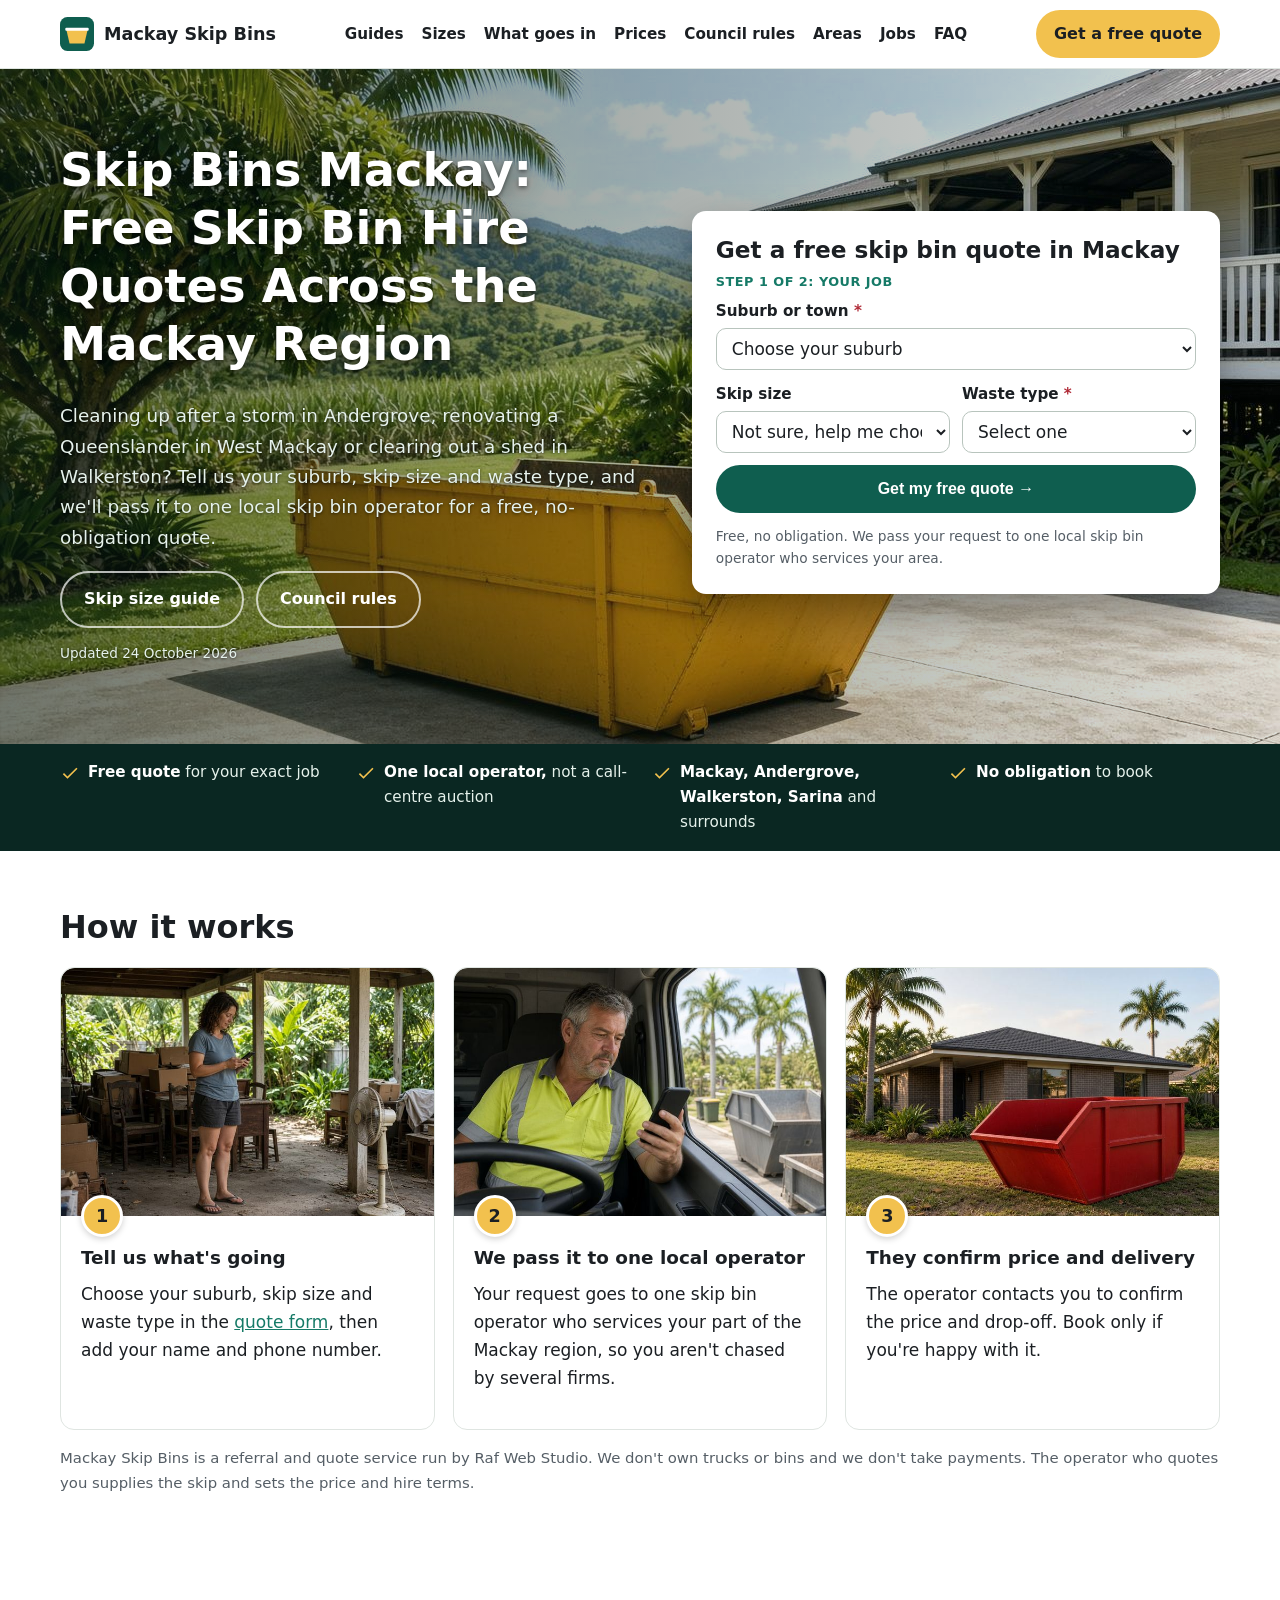
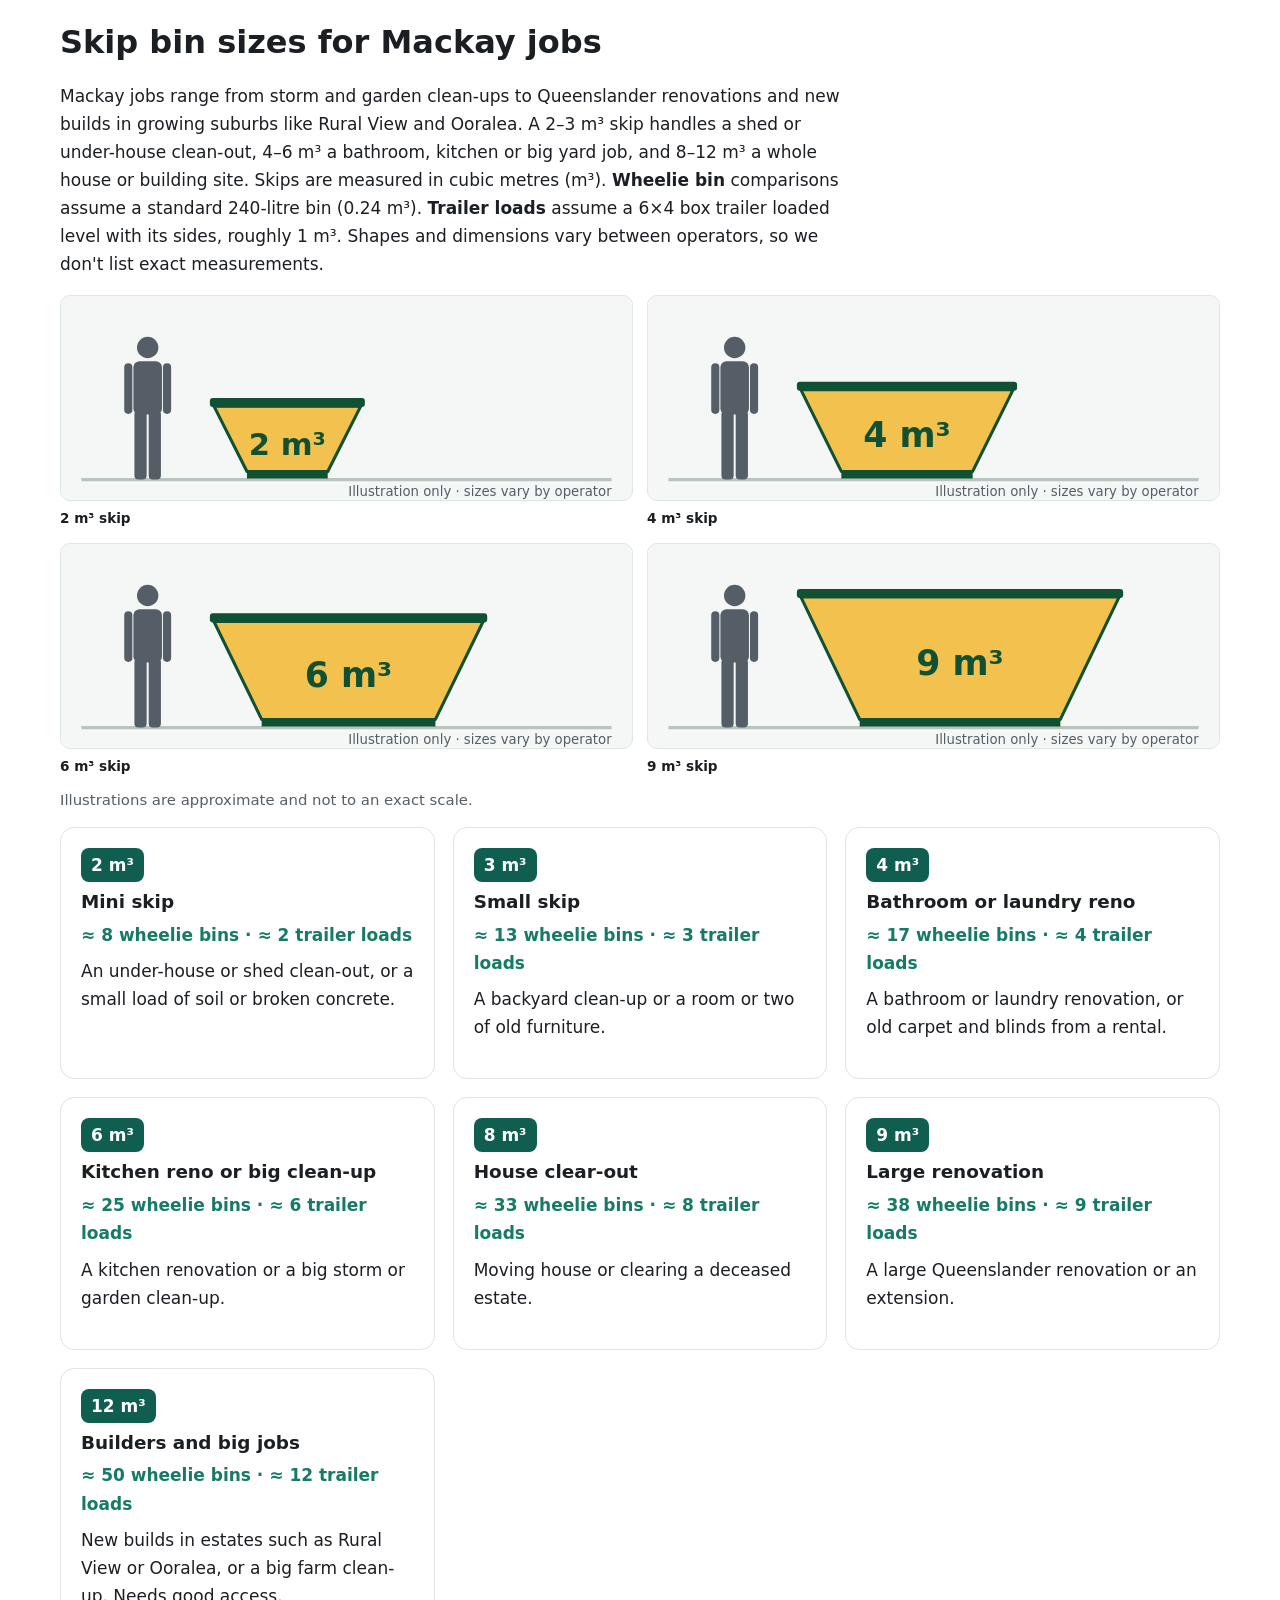
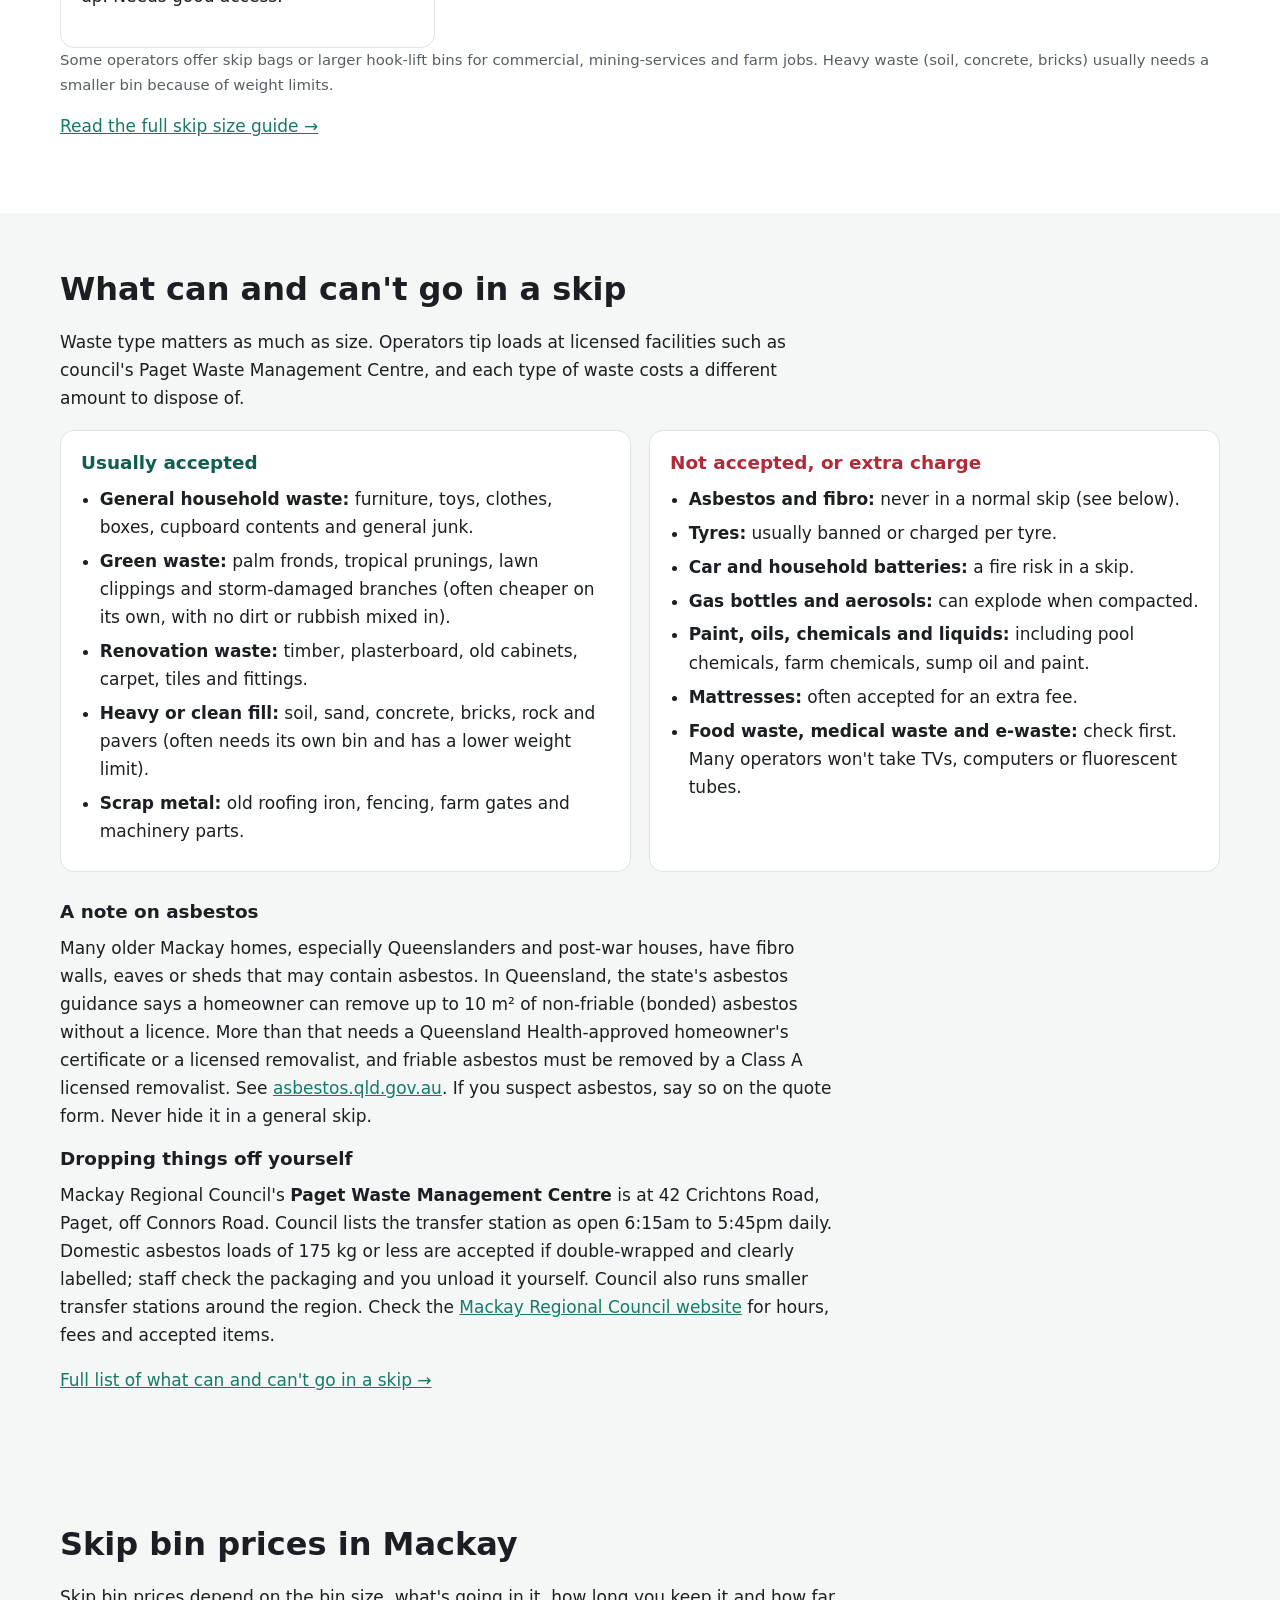
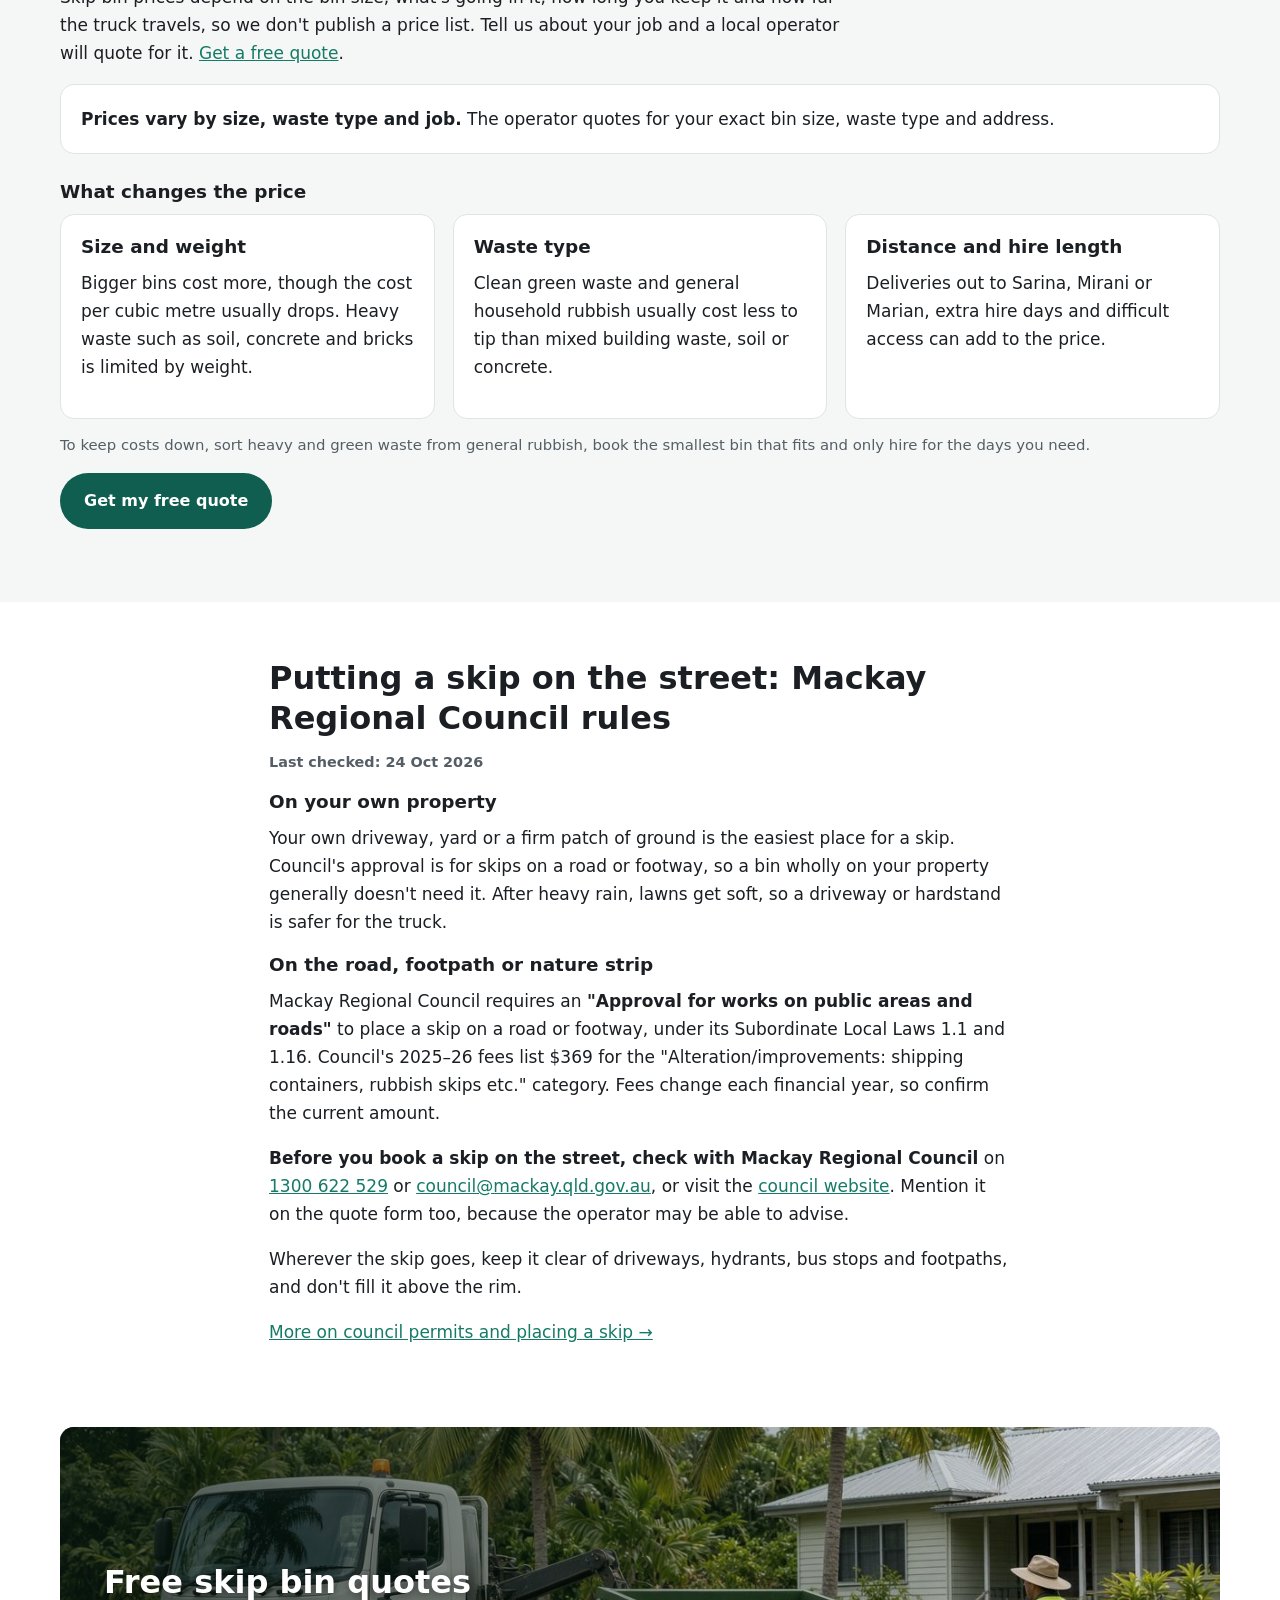
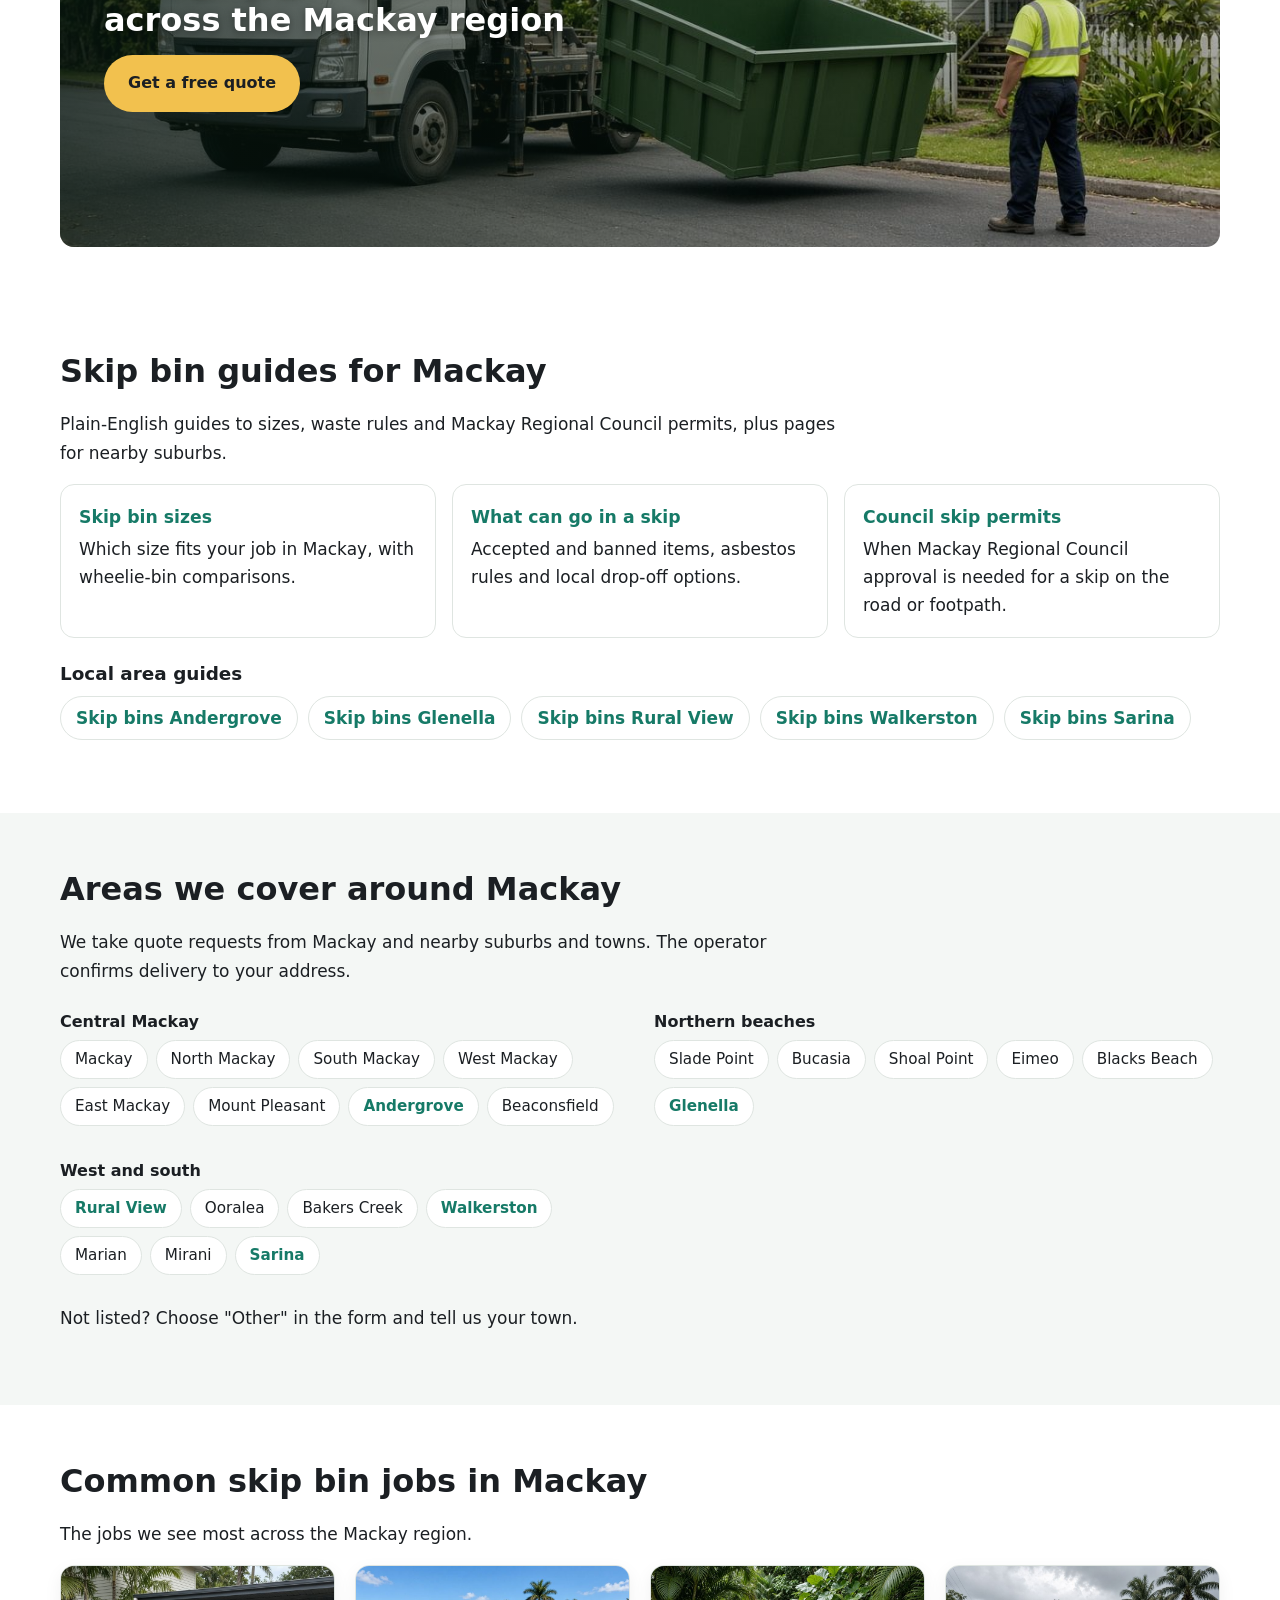
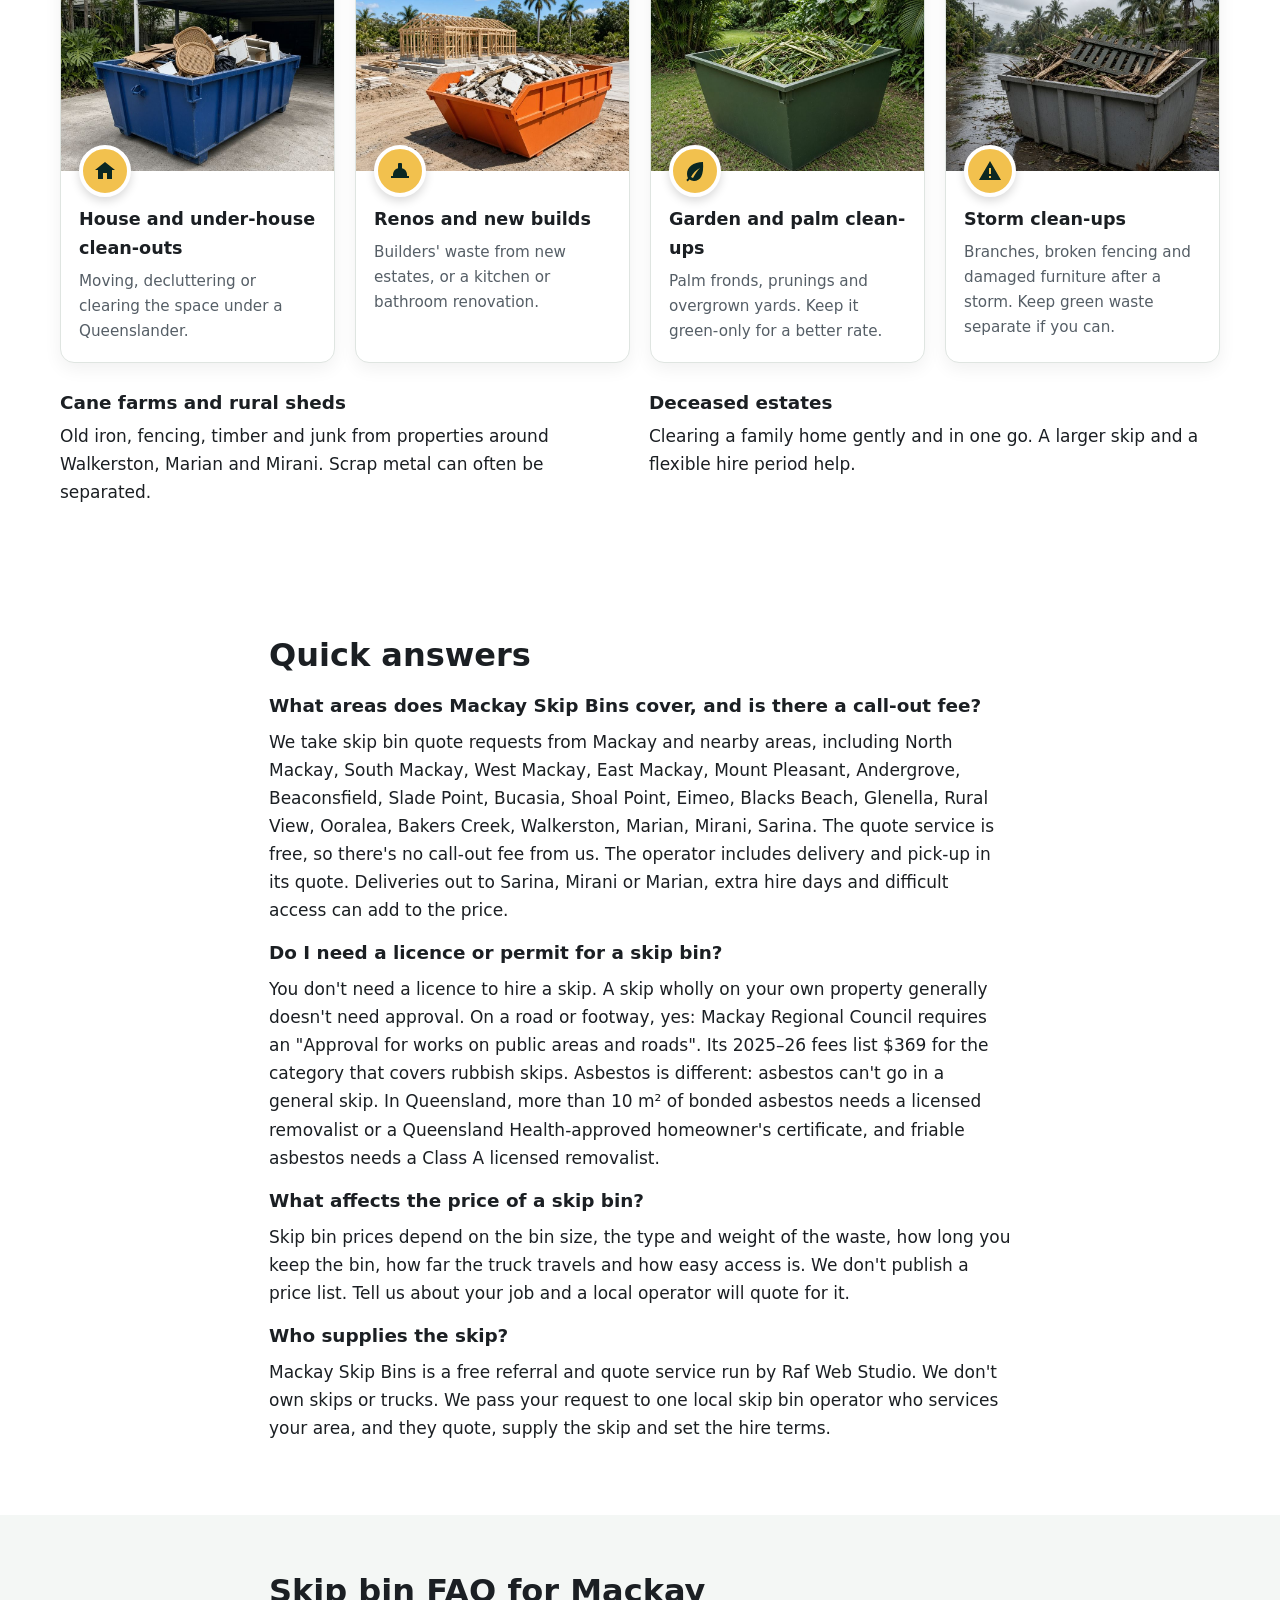
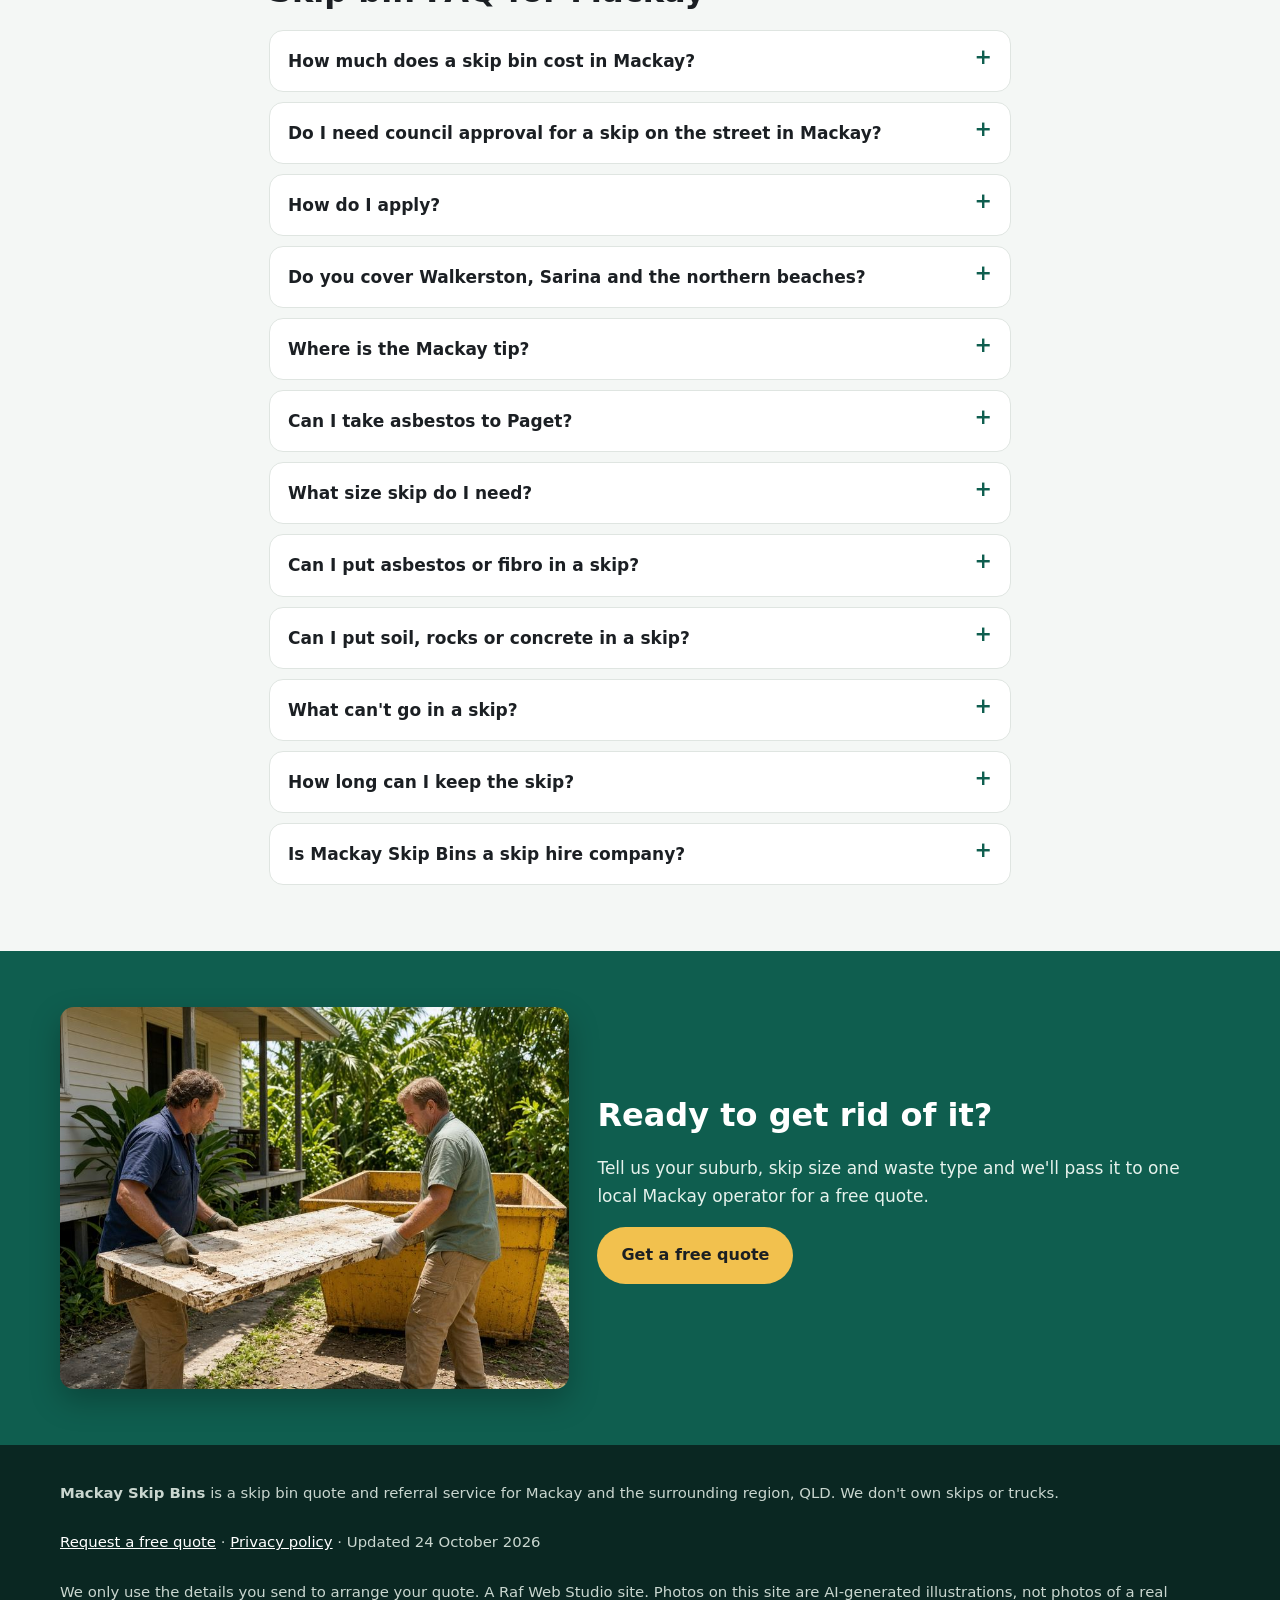
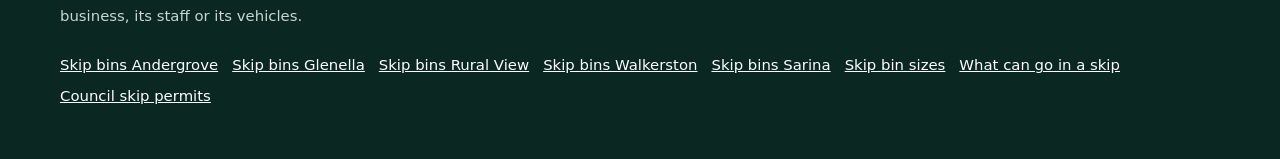
==== commit fce1b540: "Add GA4 gtag + generate_lead, Search Console tag, LocalBusiness schema, quick answers, llms.txt" ====
--- a/index.html
+++ b/index.html
@@ -2,7 +2,7 @@
 <html lang="en-AU">
 <head>
 <meta charset="utf-8">
-<!-- Search Console verification meta tag goes here once the property is created -->
+<meta name="google-site-verification" content="N5Zk16570F3jsH4U7SBiJQ25ueI2Xt9r0S-56nWgLNw" />
 <meta name="viewport" content="width=device-width, initial-scale=1">
 <title>Skip Bins Mackay | Free Skip Bin Hire Quotes in Mackay QLD</title>
 <meta name="description" content="Skip bins in Mackay, Andergrove, Glenella, Rural View, Walkerston and Sarina. Tell us your suburb, size and waste type and get a free quote from one local skip bin operator.">
@@ -21,11 +21,126 @@
 <script>document.documentElement.classList.add('js')</script>
 <link rel="stylesheet" href="styles.css">
 
-<!-- GA4: Google tag (gtag.js) goes here once the GA4 property for mackayskipbins.com is created.
-<script async src="https://www.googletagmanager.com/gtag/js?id=G-XXXXXXXXXX"></script>
-<script>window.dataLayer=window.dataLayer||[];function gtag(){dataLayer.push(arguments);}gtag('js',new Date());gtag('config','G-XXXXXXXXXX');</script>
--->
-
+<!-- Google tag (gtag.js) -->
+<script async src="https://www.googletagmanager.com/gtag/js?id=G-90Q7YBD8MN"></script>
+<script>
+  window.dataLayer = window.dataLayer || [];
+  function gtag(){dataLayer.push(arguments);}
+  gtag('js', new Date());
+  gtag('config', 'G-90Q7YBD8MN');
+</script>
+
+<script type="application/ld+json">
+{
+ "@context": "https://schema.org",
+ "@type": "LocalBusiness",
+ "@id": "https://mackayskipbins.com/#business",
+ "name": "Mackay Skip Bins",
+ "url": "https://mackayskipbins.com/",
+ "description": "Skip bins in Mackay, Andergrove, Glenella, Rural View, Walkerston and Sarina. Tell us your suburb, size and waste type and get a free quote from one local skip bin operator. A free referral and quote service run by Raf Web Studio. It doesn't own skips or trucks; one local operator quotes and supplies the skip.",
+ "image": "https://mackayskipbins.com/img/hero.jpg",
+ "areaServed": [
+  {
+   "@type": "AdministrativeArea",
+   "name": "Mackay Regional Council, QLD"
+  },
+  {
+   "@type": "Place",
+   "name": "Mackay, QLD"
+  },
+  {
+   "@type": "Place",
+   "name": "North Mackay, QLD"
+  },
+  {
+   "@type": "Place",
+   "name": "South Mackay, QLD"
+  },
+  {
+   "@type": "Place",
+   "name": "West Mackay, QLD"
+  },
+  {
+   "@type": "Place",
+   "name": "East Mackay, QLD"
+  },
+  {
+   "@type": "Place",
+   "name": "Andergrove, QLD"
+  },
+  {
+   "@type": "Place",
+   "name": "Beaconsfield, QLD"
+  },
+  {
+   "@type": "Place",
+   "name": "Mount Pleasant, QLD"
+  },
+  {
+   "@type": "Place",
+   "name": "Glenella, QLD"
+  },
+  {
+   "@type": "Place",
+   "name": "Slade Point, QLD"
+  },
+  {
+   "@type": "Place",
+   "name": "Bucasia, QLD"
+  },
+  {
+   "@type": "Place",
+   "name": "Shoal Point, QLD"
+  },
+  {
+   "@type": "Place",
+   "name": "Eimeo, QLD"
+  },
+  {
+   "@type": "Place",
+   "name": "Blacks Beach, QLD"
+  },
+  {
+   "@type": "Place",
+   "name": "Rural View, QLD"
+  },
+  {
+   "@type": "Place",
+   "name": "Ooralea, QLD"
+  },
+  {
+   "@type": "Place",
+   "name": "Bakers Creek, QLD"
+  },
+  {
+   "@type": "Place",
+   "name": "Walkerston, QLD"
+  },
+  {
+   "@type": "Place",
+   "name": "Marian, QLD"
+  },
+  {
+   "@type": "Place",
+   "name": "Mirani, QLD"
+  },
+  {
+   "@type": "Place",
+   "name": "Sarina, QLD"
+  }
+ ],
+ "knowsAbout": [
+  "Skip bin hire",
+  "Skip bin sizes",
+  "Council skip bin permits",
+  "Waste disposal"
+ ],
+ "parentOrganization": {
+  "@type": "Organization",
+  "name": "Raf Web Studio"
+ }
+}
+</script>
 <script type="application/ld+json">
 {
  "@context": "https://schema.org",
@@ -46,9 +161,7 @@
  "description": "Free skip bin hire quotes in Mackay and surrounding suburbs. We pass your request to one local skip bin operator.",
  "url": "https://mackayskipbins.com/",
  "provider": {
-  "@type": "Organization",
-  "name": "Mackay Skip Bins",
-  "url": "https://mackayskipbins.com/"
+  "@id": "https://mackayskipbins.com/#business"
  },
  "areaServed": [
   {
@@ -241,6 +354,38 @@
    "acceptedAnswer": {
     "@type": "Answer",
     "text": "No. It's a free referral and quote service run by Raf Web Studio. One local operator quotes you and supplies the skip."
+   }
+  },
+  {
+   "@type": "Question",
+   "name": "What areas does Mackay Skip Bins cover, and is there a call-out fee?",
+   "acceptedAnswer": {
+    "@type": "Answer",
+    "text": "We take skip bin quote requests from Mackay and nearby areas, including North Mackay, South Mackay, West Mackay, East Mackay, Mount Pleasant, Andergrove, Beaconsfield, Slade Point, Bucasia, Shoal Point, Eimeo, Blacks Beach, Glenella, Rural View, Ooralea, Bakers Creek, Walkerston, Marian, Mirani, Sarina. The quote service is free, so there's no call-out fee from us. The operator includes delivery and pick-up in its quote. Deliveries out to Sarina, Mirani or Marian, extra hire days and difficult access can add to the price."
+   }
+  },
+  {
+   "@type": "Question",
+   "name": "Do I need a licence or permit for a skip bin?",
+   "acceptedAnswer": {
+    "@type": "Answer",
+    "text": "You don't need a licence to hire a skip. A skip wholly on your own property generally doesn't need approval. On a road or footway, yes: Mackay Regional Council requires an \"Approval for works on public areas and roads\". Its 2025–26 fees list $369 for the category that covers rubbish skips. Asbestos is different: asbestos can't go in a general skip. In Queensland, more than 10 m² of bonded asbestos needs a licensed removalist or a Queensland Health-approved homeowner's certificate, and friable asbestos needs a Class A licensed removalist."
+   }
+  },
+  {
+   "@type": "Question",
+   "name": "What affects the price of a skip bin?",
+   "acceptedAnswer": {
+    "@type": "Answer",
+    "text": "Skip bin prices depend on the bin size, the type and weight of the waste, how long you keep the bin, how far the truck travels and how easy access is. We don't publish a price list. Tell us about your job and a local operator will quote for it."
+   }
+  },
+  {
+   "@type": "Question",
+   "name": "Who supplies the skip?",
+   "acceptedAnswer": {
+    "@type": "Answer",
+    "text": "Mackay Skip Bins is a free referral and quote service run by Raf Web Studio. We don't own skips or trucks. We pass your request to one local skip bin operator who services your area, and they quote, supply the skip and set the hire terms."
    }
   }
  ]
@@ -454,6 +599,21 @@
     <div class="grid grid-2 more-jobs"><div><h3>Cane farms and rural sheds</h3><p>Old iron, fencing, timber and junk from properties around Walkerston, Marian and Mirani. Scrap metal can often be separated.</p></div><div><h3>Deceased estates</h3><p>Clearing a family home gently and in one go. A larger skip and a flexible hire period help.</p></div></div>
   </div>
 </section>
+<!-- ai-answers-v1 -->
+<section id="answers" aria-labelledby="answers-h">
+  <div class="wrap intro">
+    <h2 id="answers-h">Quick answers</h2>
+    <h3>What areas does Mackay Skip Bins cover, and is there a call-out fee?</h3>
+    <p>We take skip bin quote requests from Mackay and nearby areas, including North Mackay, South Mackay, West Mackay, East Mackay, Mount Pleasant, Andergrove, Beaconsfield, Slade Point, Bucasia, Shoal Point, Eimeo, Blacks Beach, Glenella, Rural View, Ooralea, Bakers Creek, Walkerston, Marian, Mirani, Sarina. The quote service is free, so there&#x27;s no call-out fee from us. The operator includes delivery and pick-up in its quote. Deliveries out to Sarina, Mirani or Marian, extra hire days and difficult access can add to the price.</p>
+    <h3>Do I need a licence or permit for a skip bin?</h3>
+    <p>You don&#x27;t need a licence to hire a skip. A skip wholly on your own property generally doesn&#x27;t need approval. On a road or footway, yes: Mackay Regional Council requires an &quot;Approval for works on public areas and roads&quot;. Its 2025–26 fees list $369 for the category that covers rubbish skips. Asbestos is different: asbestos can&#x27;t go in a general skip. In Queensland, more than 10 m² of bonded asbestos needs a licensed removalist or a Queensland Health-approved homeowner&#x27;s certificate, and friable asbestos needs a Class A licensed removalist.</p>
+    <h3>What affects the price of a skip bin?</h3>
+    <p>Skip bin prices depend on the bin size, the type and weight of the waste, how long you keep the bin, how far the truck travels and how easy access is. We don&#x27;t publish a price list. Tell us about your job and a local operator will quote for it.</p>
+    <h3>Who supplies the skip?</h3>
+    <p>Mackay Skip Bins is a free referral and quote service run by Raf Web Studio. We don&#x27;t own skips or trucks. We pass your request to one local skip bin operator who services your area, and they quote, supply the skip and set the hire terms.</p>
+  </div>
+</section>
+
 <section class="alt" id="faq" aria-labelledby="faq-h">
   <div class="wrap intro">
     <h2 id="faq-h">Skip bin FAQ for Mackay</h2>
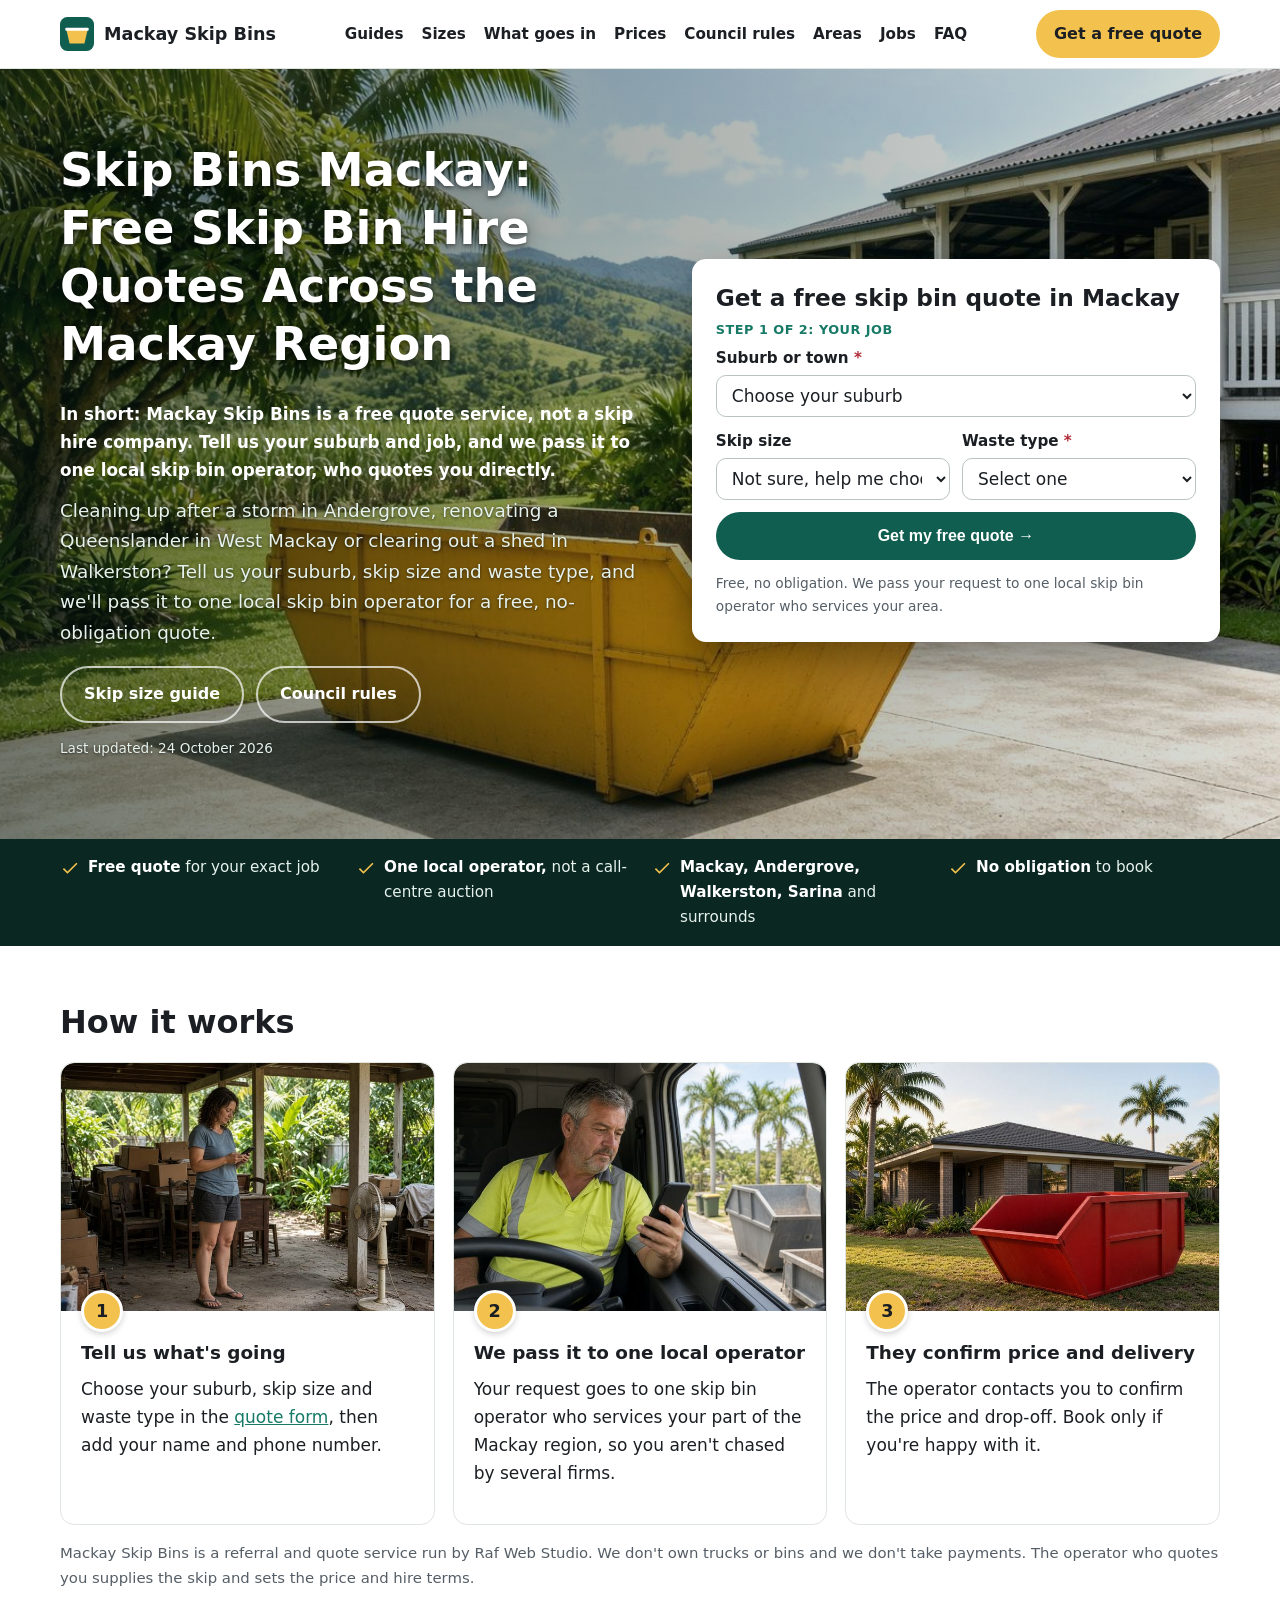
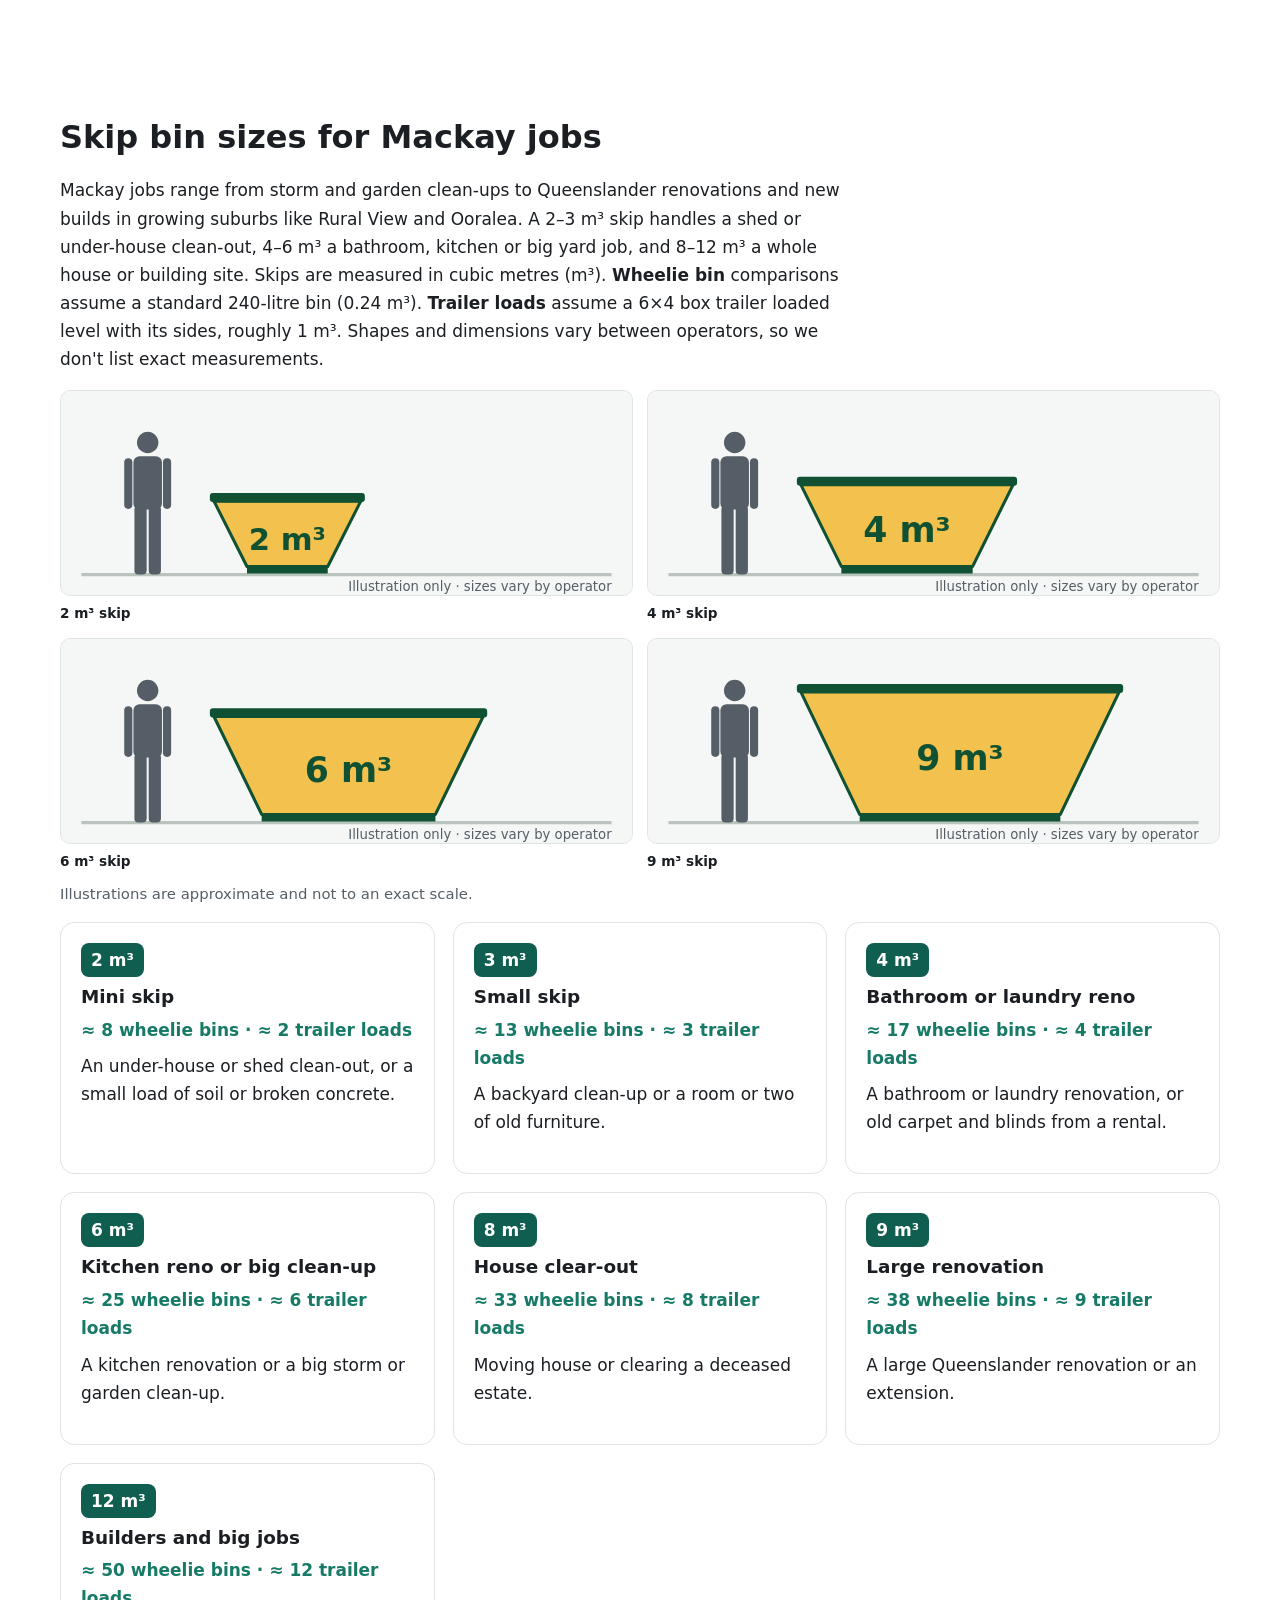
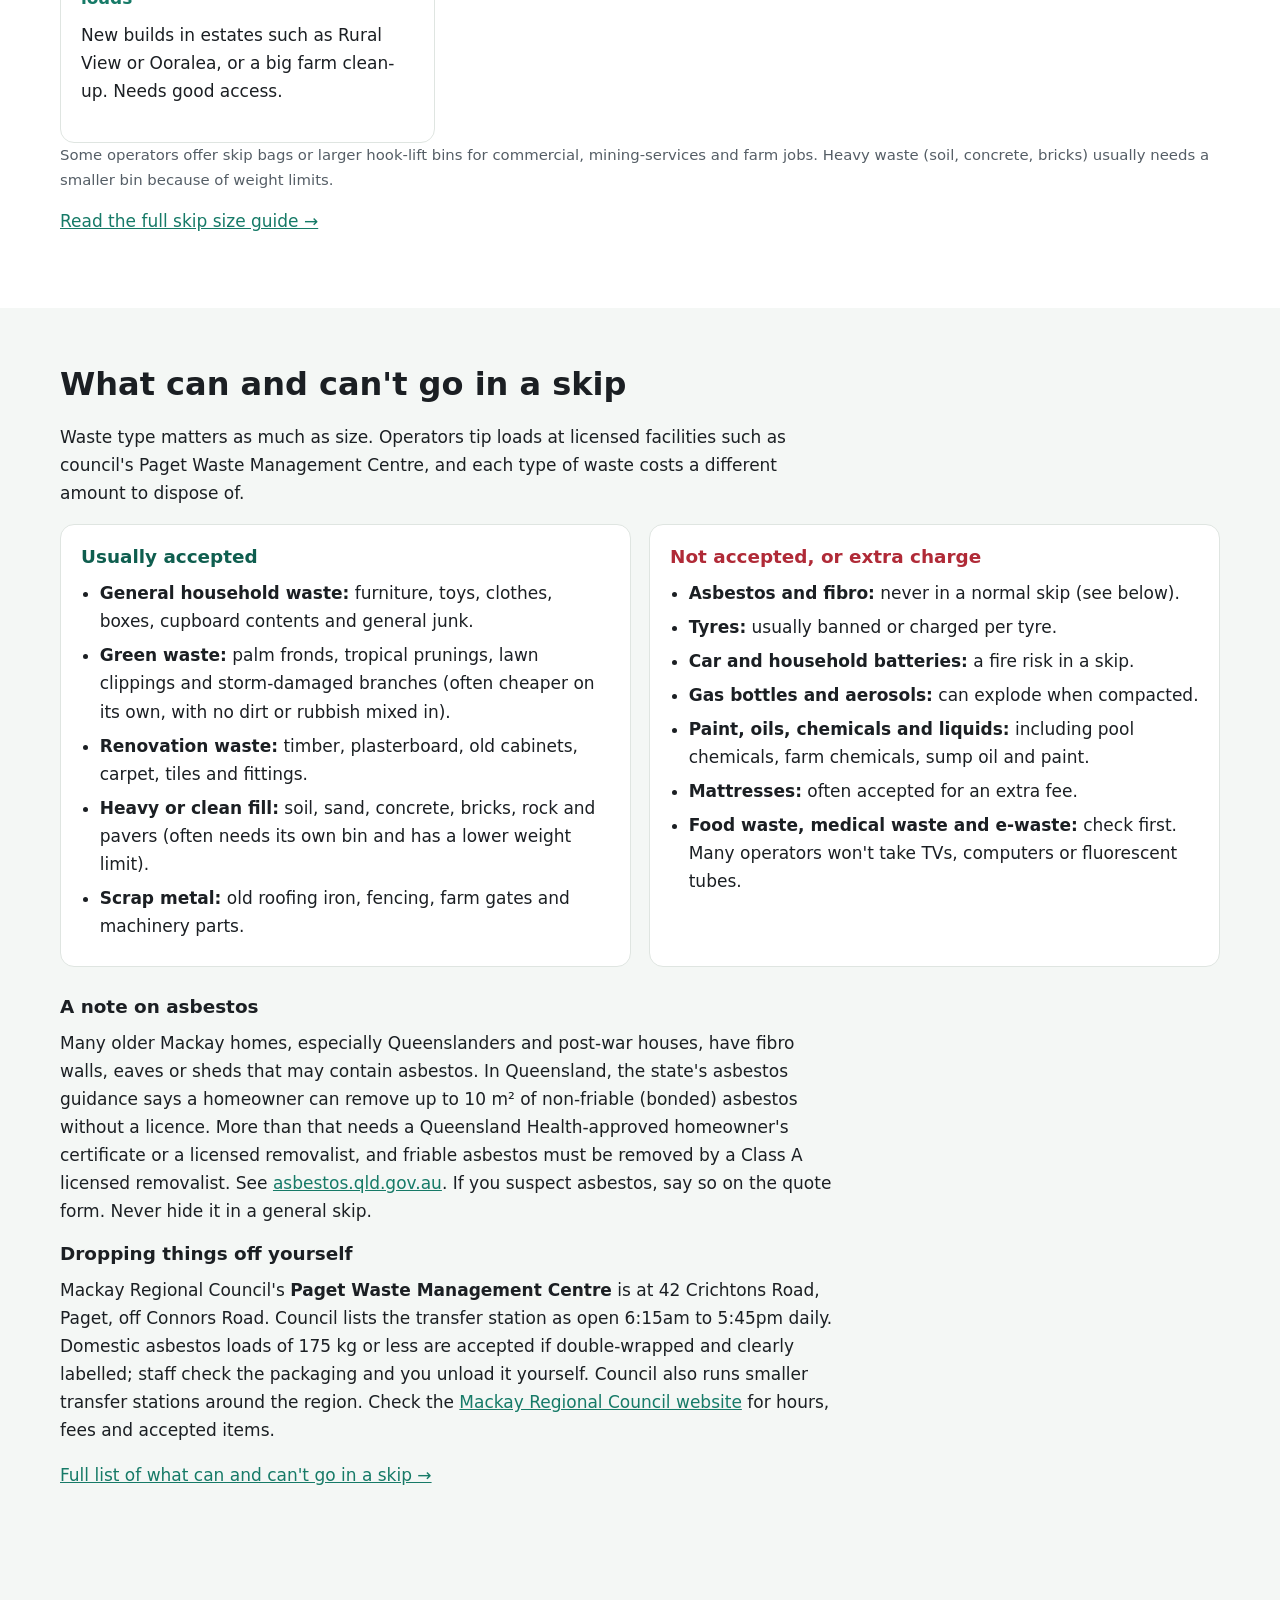
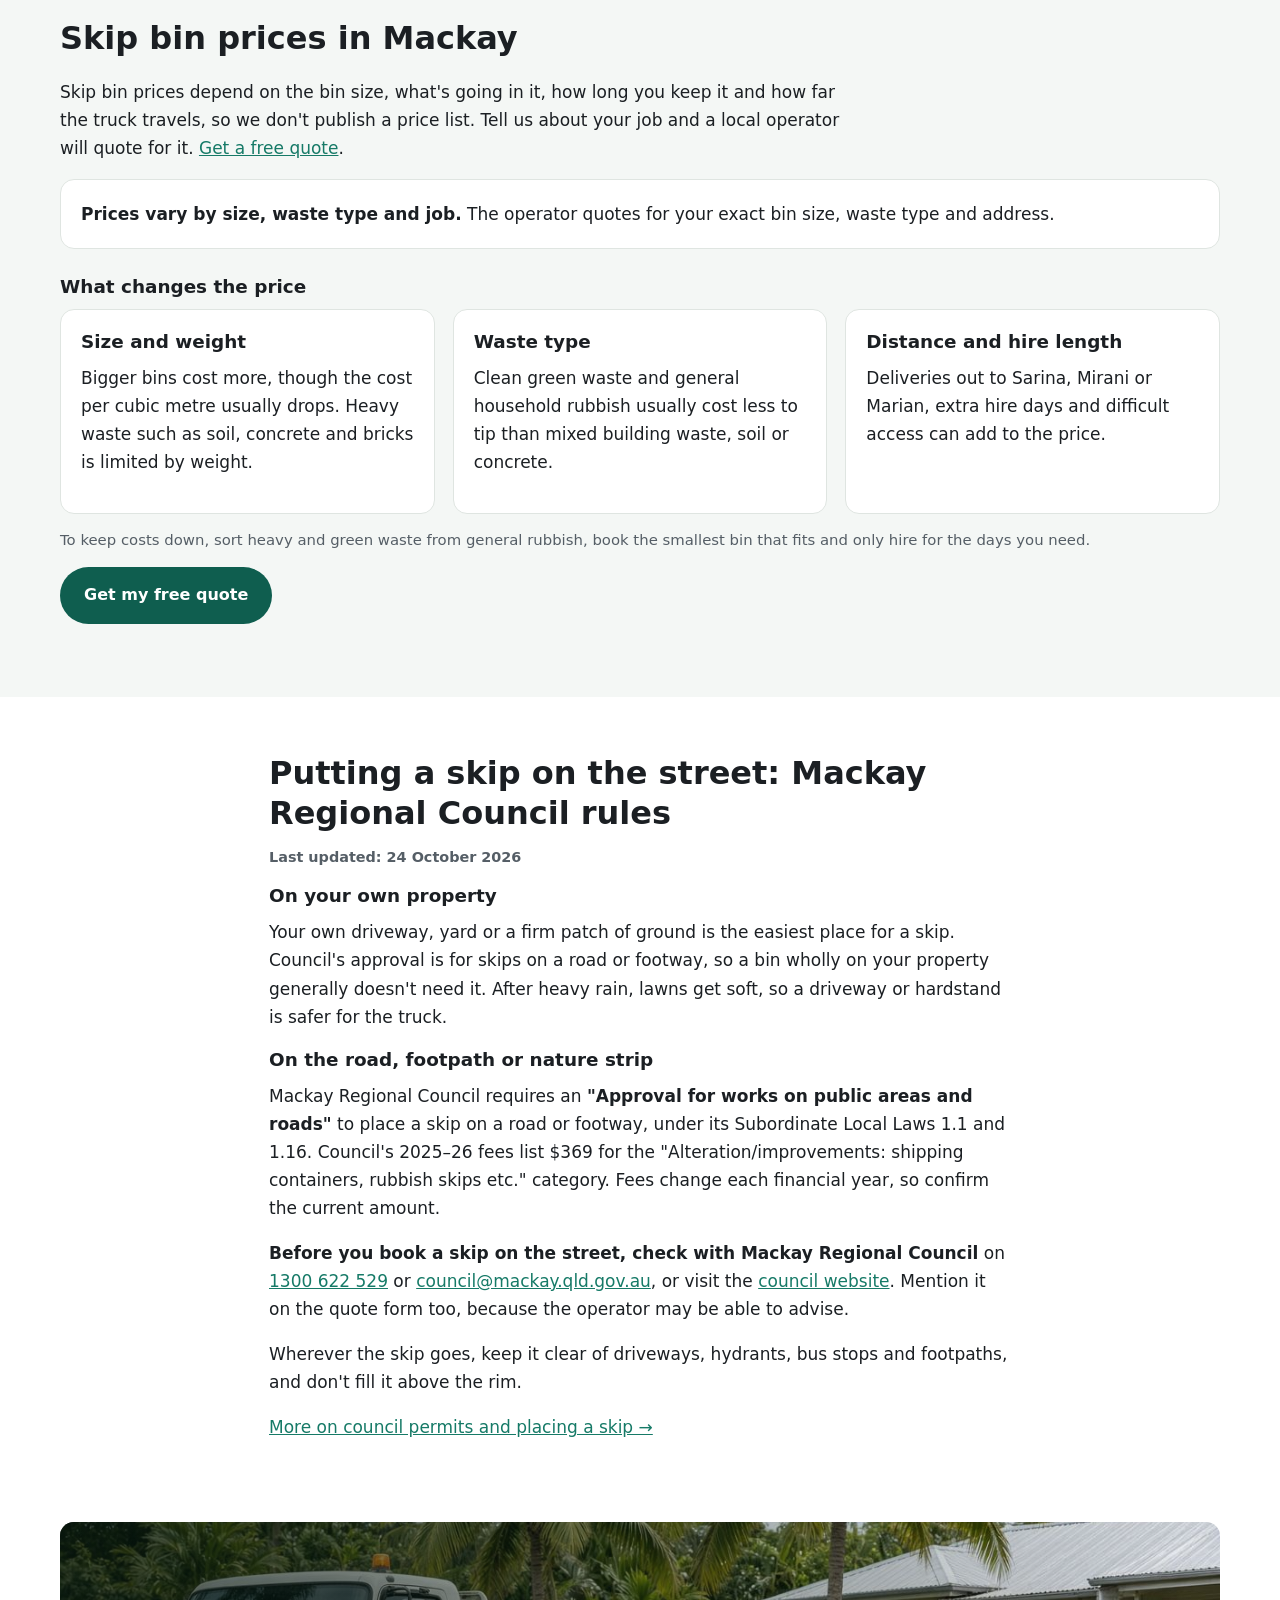
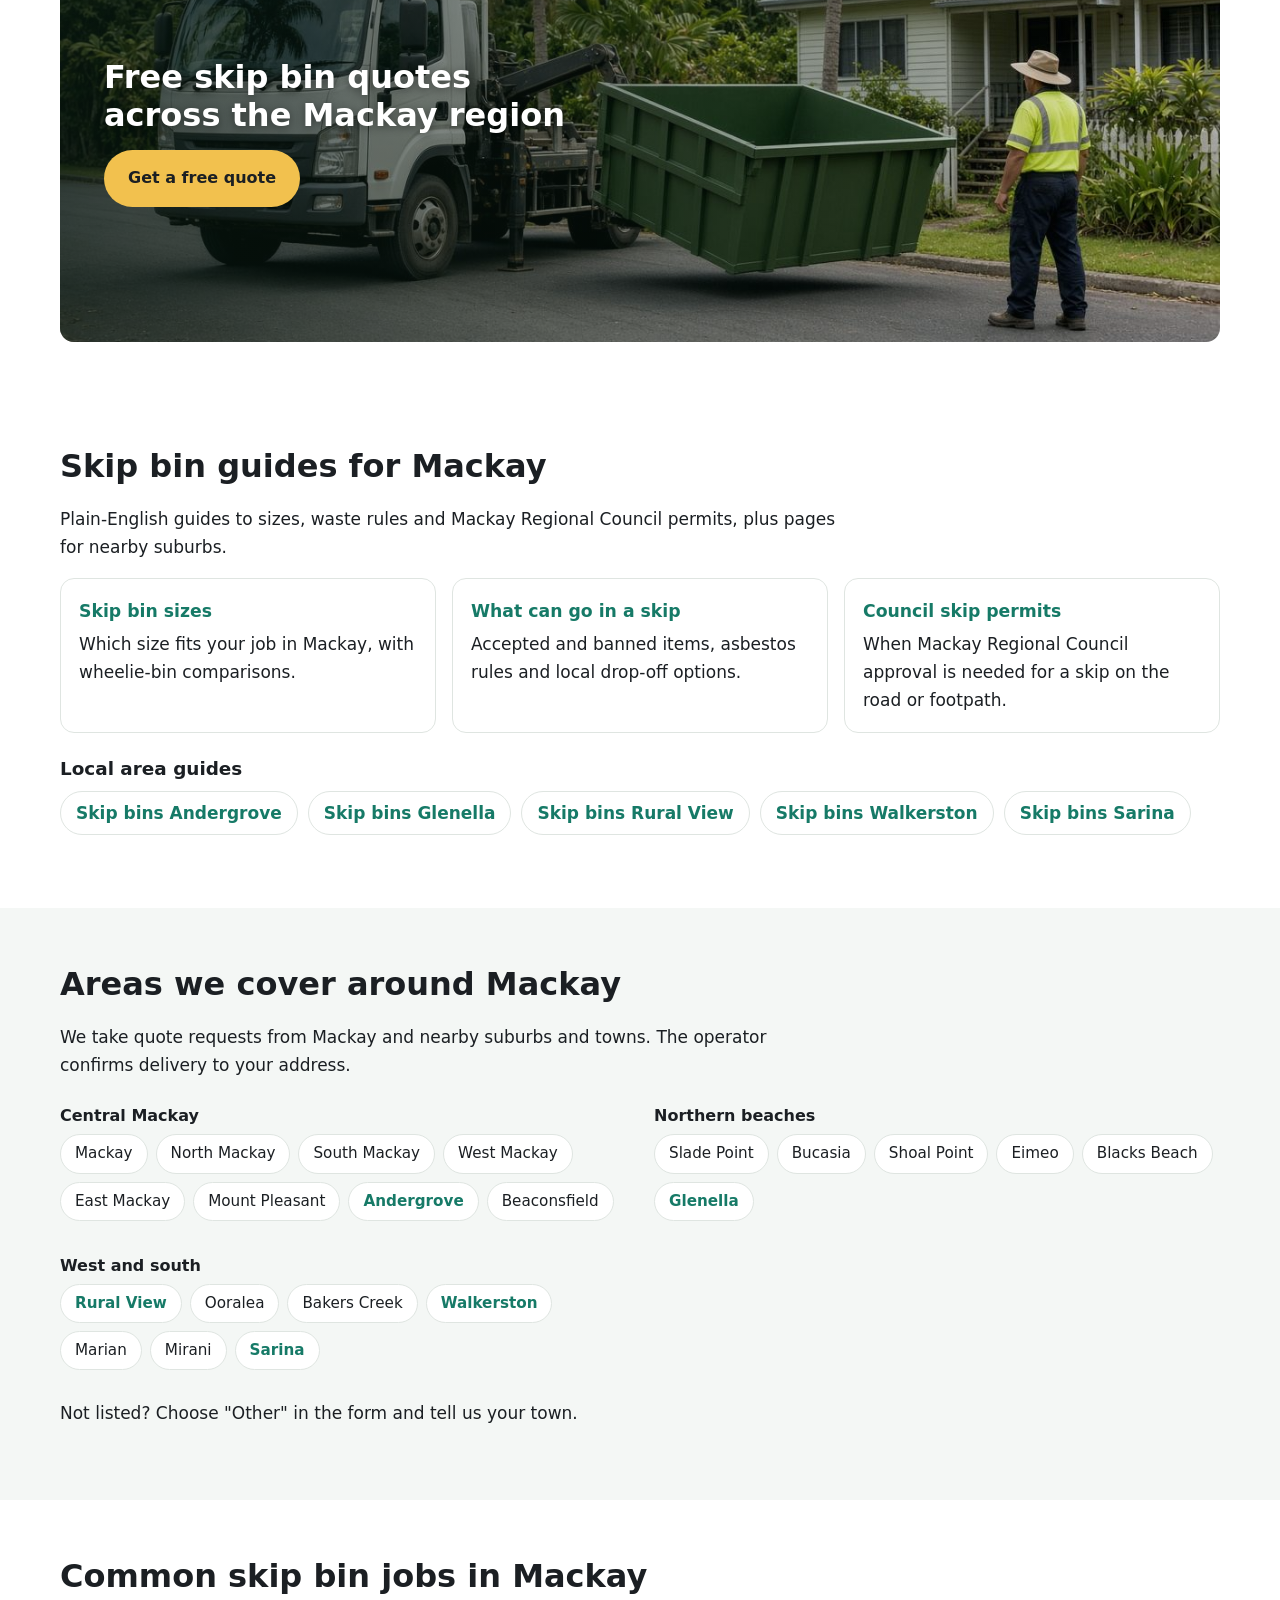
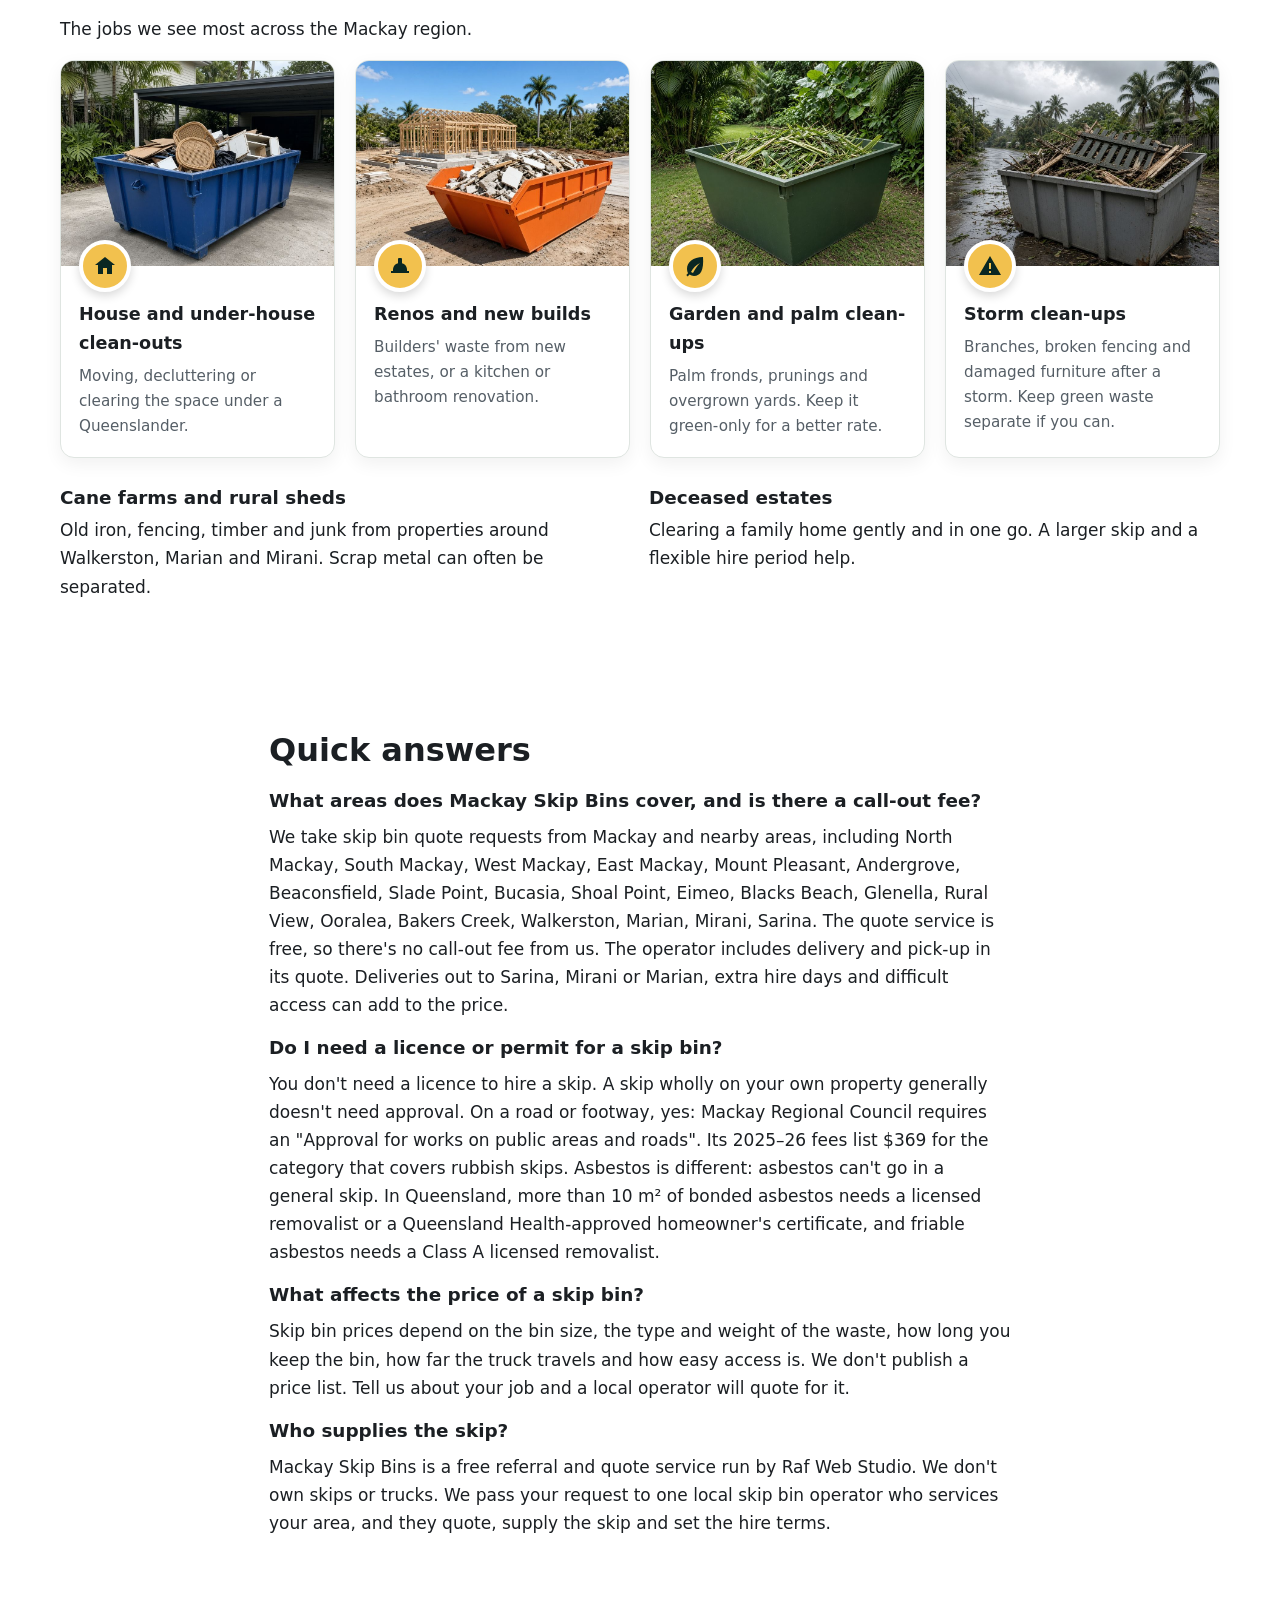
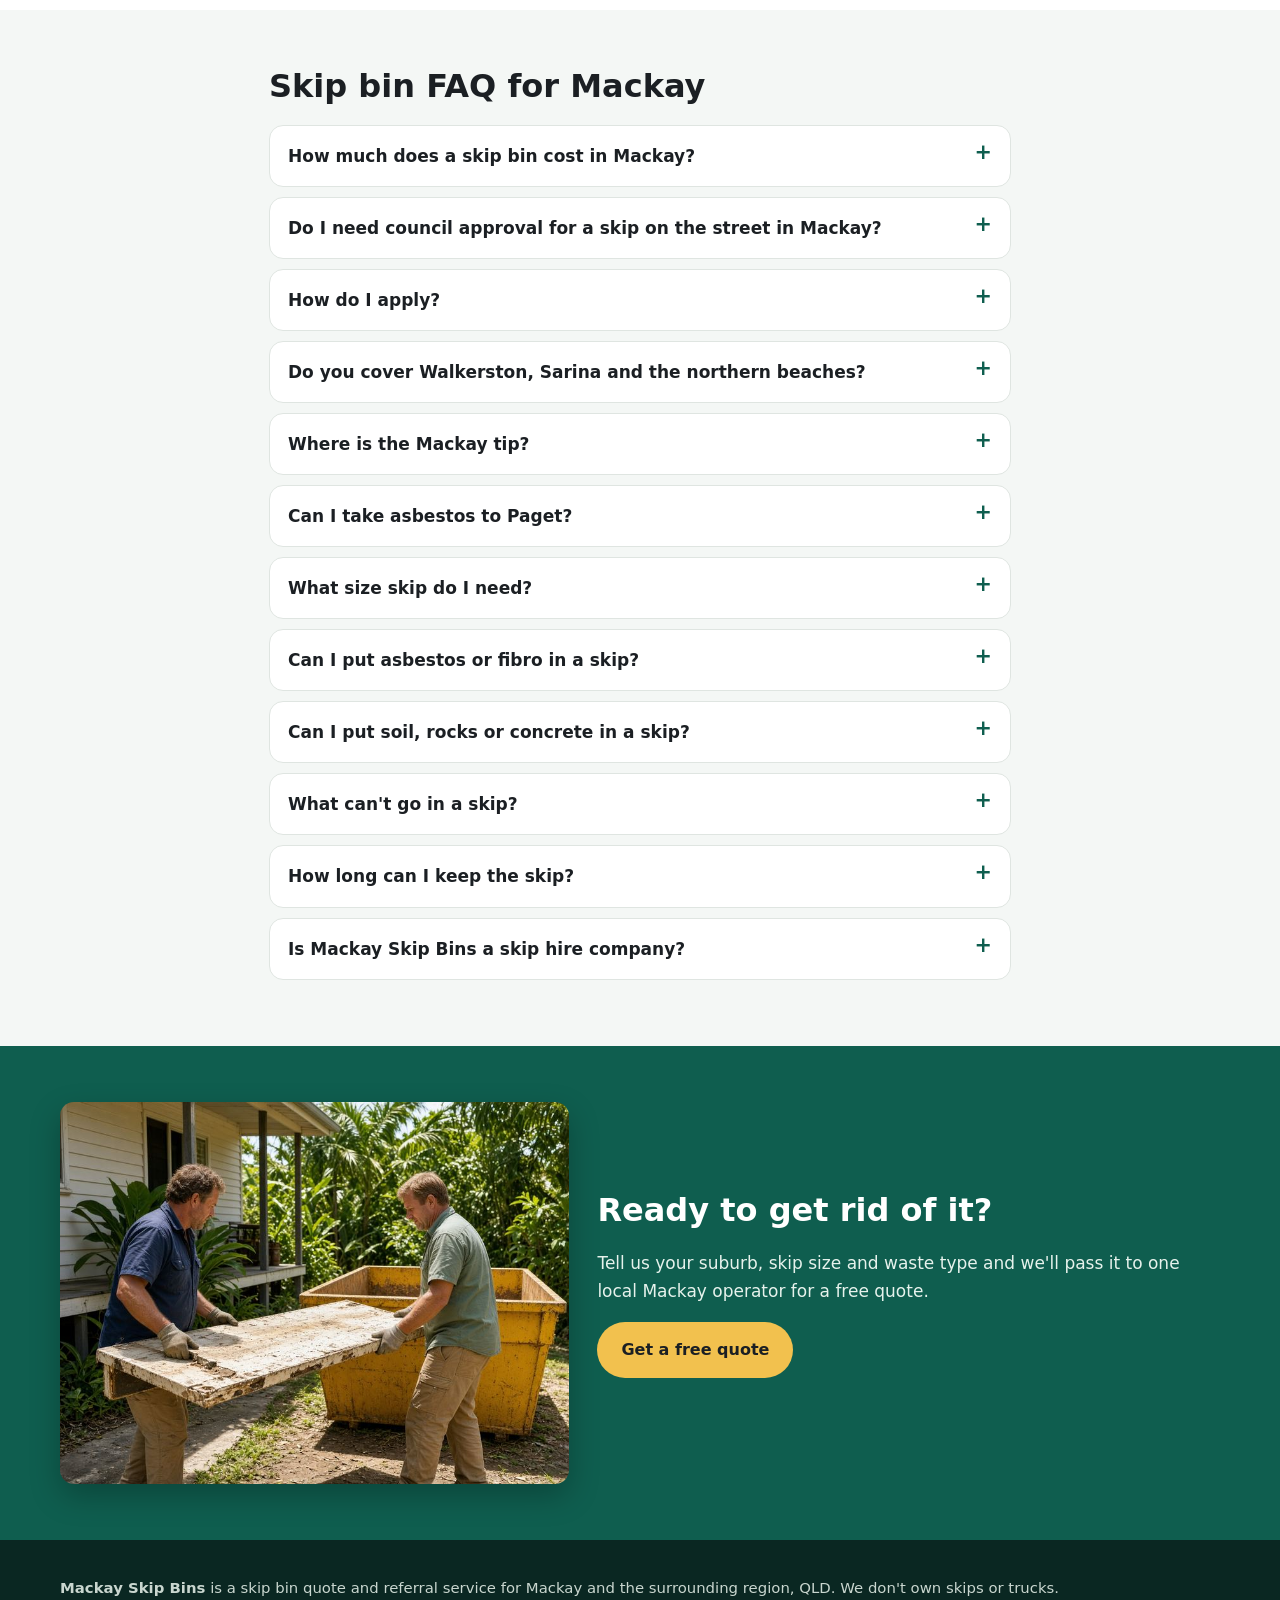
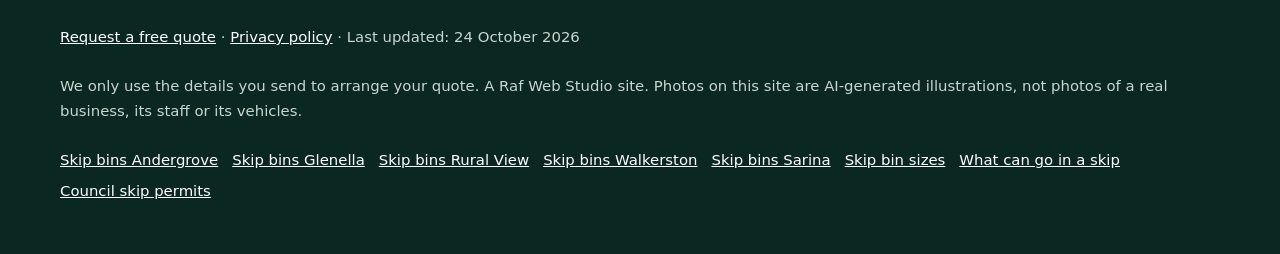
==== commit 2a2034f3: "Plain summary + Last updated line + WebPage dateModified on every page; sitemap lastmod; IndexNow ke" ====
--- a/index.html
+++ b/index.html
@@ -33,6 +33,24 @@
 <script type="application/ld+json">
 {
  "@context": "https://schema.org",
+ "@type": "WebPage",
+ "@id": "https://mackayskipbins.com/#webpage",
+ "url": "https://mackayskipbins.com/",
+ "name": "Skip Bins Mackay | Free Skip Bin Hire Quotes in Mackay QLD",
+ "description": "Skip bins in Mackay, Andergrove, Glenella, Rural View, Walkerston and Sarina. Tell us your suburb, size and waste type and get a free quote from one local skip bin operator.",
+ "inLanguage": "en-AU",
+ "dateModified": "2026-10-24",
+ "isPartOf": {
+  "@id": "https://mackayskipbins.com/#website"
+ },
+ "about": {
+  "@id": "https://mackayskipbins.com/#business"
+ }
+}
+</script>
+<script type="application/ld+json">
+{
+ "@context": "https://schema.org",
  "@type": "LocalBusiness",
  "@id": "https://mackayskipbins.com/#business",
  "name": "Mackay Skip Bins",
@@ -145,6 +163,7 @@
 {
  "@context": "https://schema.org",
  "@type": "WebSite",
+ "dateModified": "2026-10-24",
  "@id": "https://mackayskipbins.com/#website",
  "name": "Mackay Skip Bins",
  "url": "https://mackayskipbins.com/",
@@ -417,9 +436,10 @@
   <div class="wrap hero-grid">
     <div class="hero-copy">
       <h1 id="h1">Skip Bins Mackay: Free Skip Bin Hire Quotes Across the Mackay Region</h1>
+      <p class="summary">In short: Mackay Skip Bins is a free quote service, not a skip hire company. Tell us your suburb and job, and we pass it to one local skip bin operator, who quotes you directly.</p>
       <p class="lead">Cleaning up after a storm in Andergrove, renovating a Queenslander in West Mackay or clearing out a shed in Walkerston? Tell us your suburb, skip size and waste type, and we'll pass it to one local skip bin operator for a free, no-obligation quote.</p>
       <div class="ctas"><a class="btn btn-ghost" href="#sizes">Skip size guide</a><a class="btn btn-ghost" href="#council">Council rules</a></div>
-      <p class="updated">Updated 24 October 2026</p>
+      <p class="updated">Last updated: 24 October 2026</p>
     </div>
     <div class="hero-form-card" id="quote">
       <h2 id="quote-h">Get a free skip bin quote in Mackay</h2>
@@ -535,7 +555,7 @@
 <section id="council" aria-labelledby="council-h">
   <div class="wrap intro">
     <h2 id="council-h">Putting a skip on the street: Mackay Regional Council rules</h2>
-    <p class="updated-dark">Last checked: 24 Oct 2026</p>
+    <p class="updated-dark">Last updated: 24 October 2026</p>
     <h3>On your own property</h3>
     <p>Your own driveway, yard or a firm patch of ground is the easiest place for a skip. Council's approval is for skips on a road or footway, so a bin wholly on your property generally doesn't need it. After heavy rain, lawns get soft, so a driveway or hardstand is safer for the truck.</p>
     <h3>On the road, footpath or nature strip</h3>
@@ -647,7 +667,7 @@
 <footer class="site-footer">
   <div class="wrap">
     <p><strong>Mackay Skip Bins</strong> is a skip bin quote and referral service for Mackay and the surrounding region, QLD. We don't own skips or trucks.</p>
-    <p><a href="#quote">Request a free quote</a> · <a href="privacy.html">Privacy policy</a> · Updated 24 October 2026</p>
+    <p><a href="#quote">Request a free quote</a> · <a href="privacy.html">Privacy policy</a> · Last updated: 24 October 2026</p>
     <p>We only use the details you send to arrange your quote. A Raf Web Studio site. Photos on this site are AI-generated illustrations, not photos of a real business, its staff or its vehicles.</p>
     <p class="footer-links"><a href="/skip-bins-andergrove/">Skip bins Andergrove</a> <a href="/skip-bins-glenella/">Skip bins Glenella</a> <a href="/skip-bins-rural-view/">Skip bins Rural View</a> <a href="/skip-bins-walkerston/">Skip bins Walkerston</a> <a href="/skip-bins-sarina/">Skip bins Sarina</a> <a href="/skip-bin-sizes/">Skip bin sizes</a> <a href="/what-can-go-in-a-skip/">What can go in a skip</a> <a href="/skip-bin-council-permit/">Council skip permits</a></p>
   </div>
--- a/styles.css
+++ b/styles.css
@@ -255,3 +255,7 @@
 /* site-specific */
 .photo-note{font-size:.8rem;color:var(--muted);margin-top:8px}
 .disclaimer{background:#fff8e6;border:1px solid #f0d58a;border-radius:var(--radius);padding:16px 18px;font-size:.95rem}
+
+/* summary-v1 */
+.summary{font-size:1.05rem;font-weight:600;max-width:44em;margin:0 0 .7em}
+.hero .summary,.page-hero .summary{color:#fff}
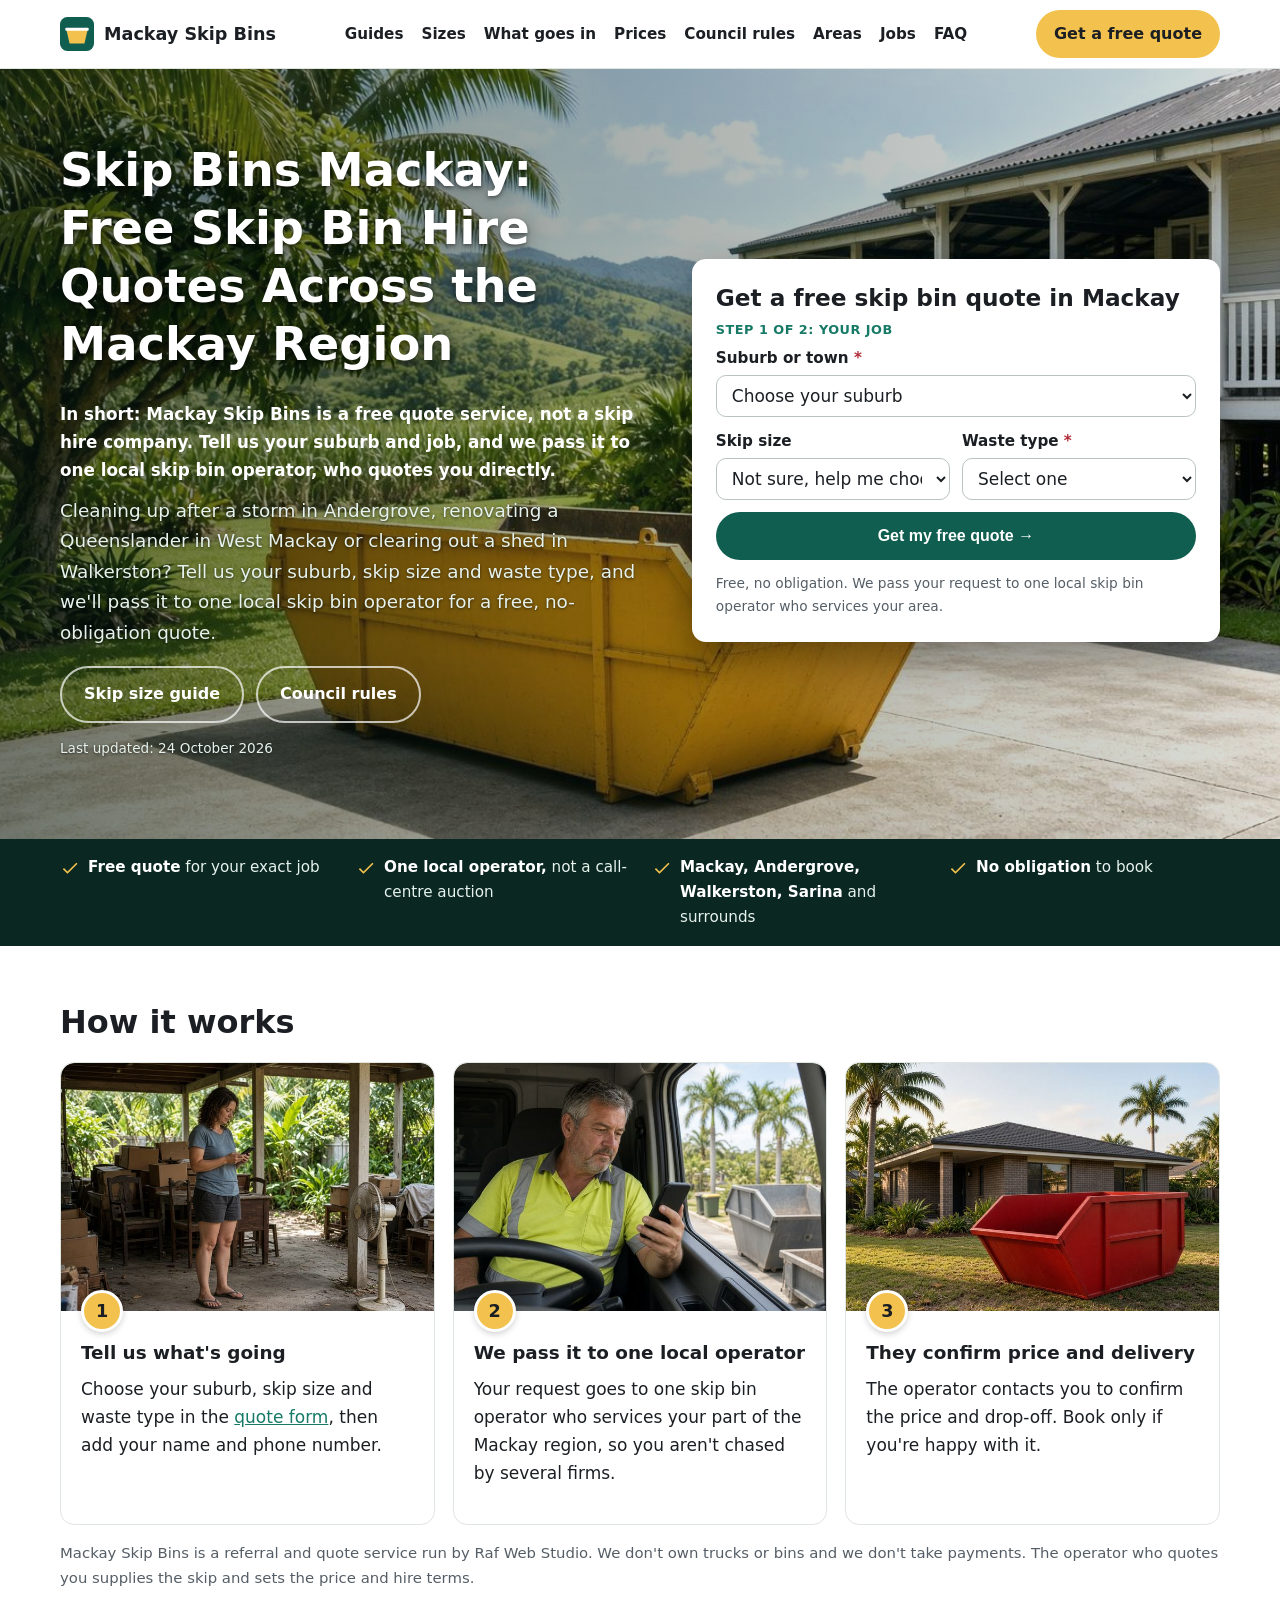
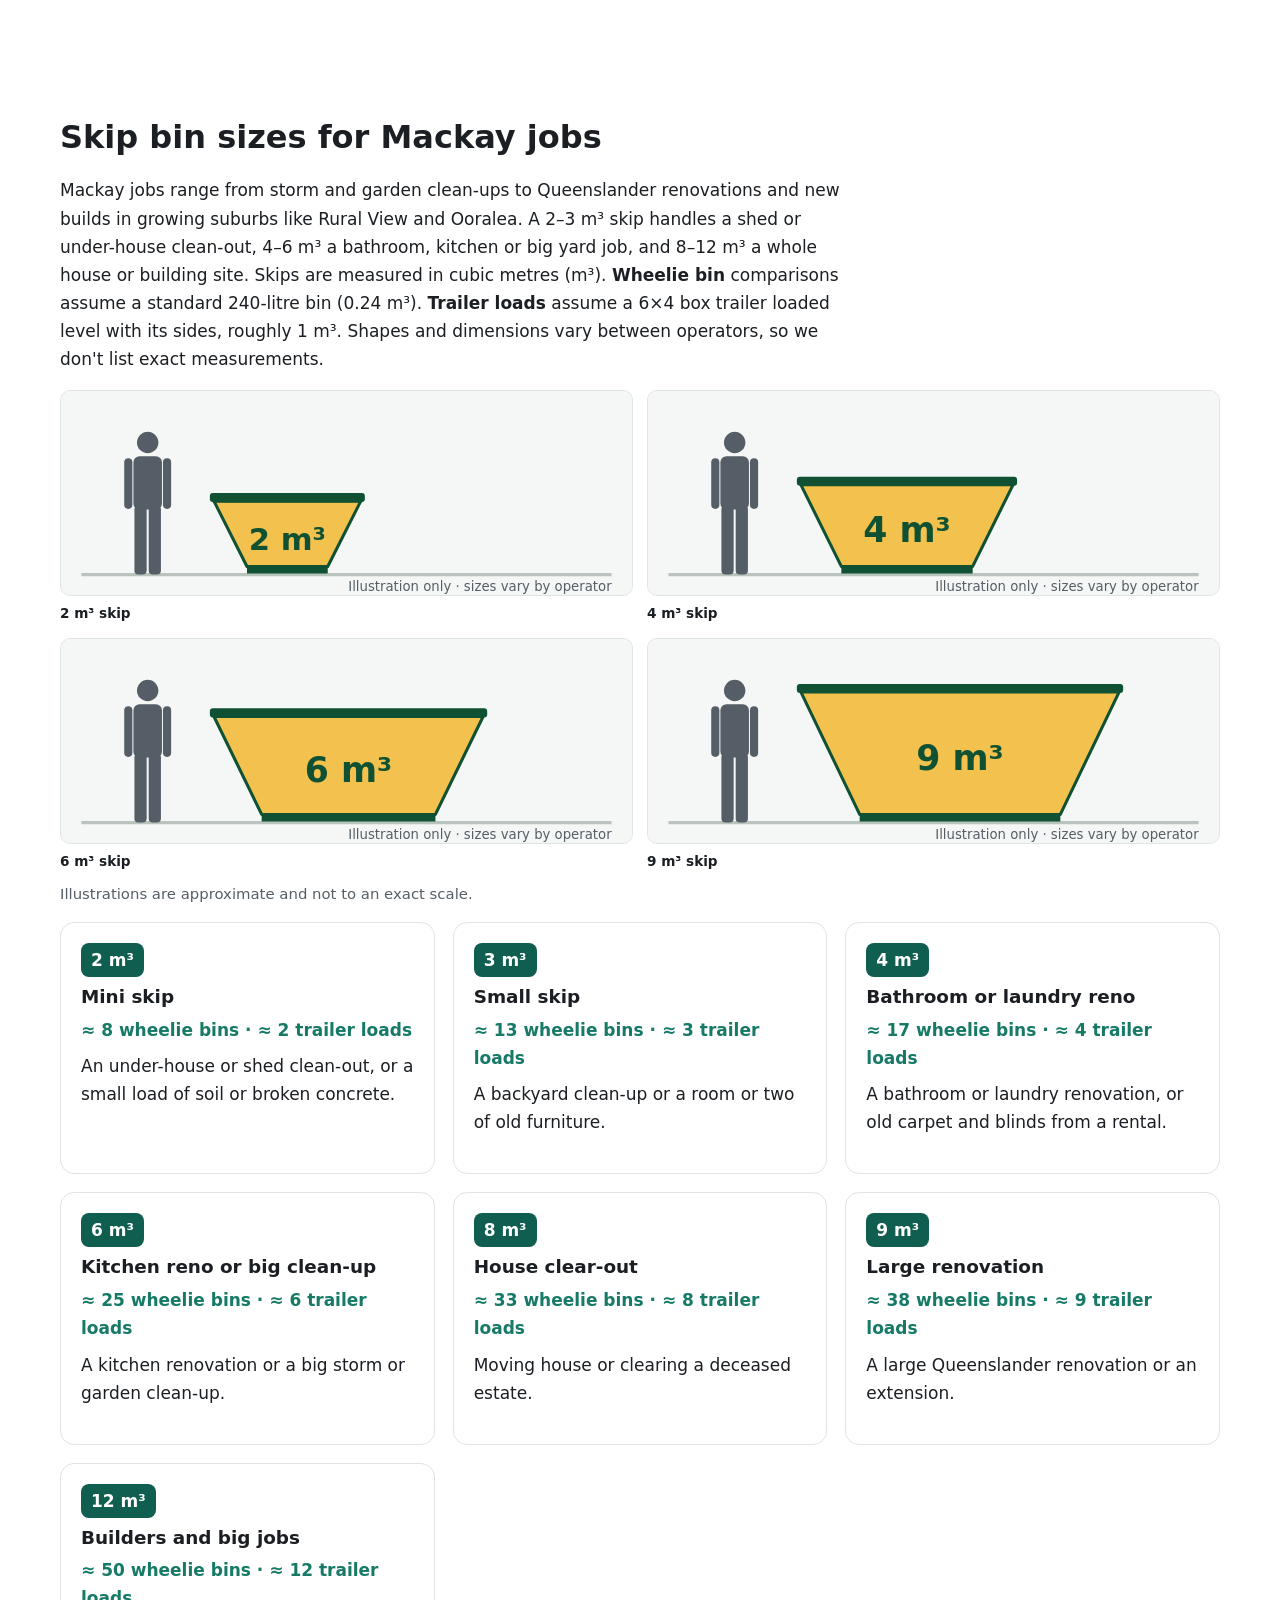
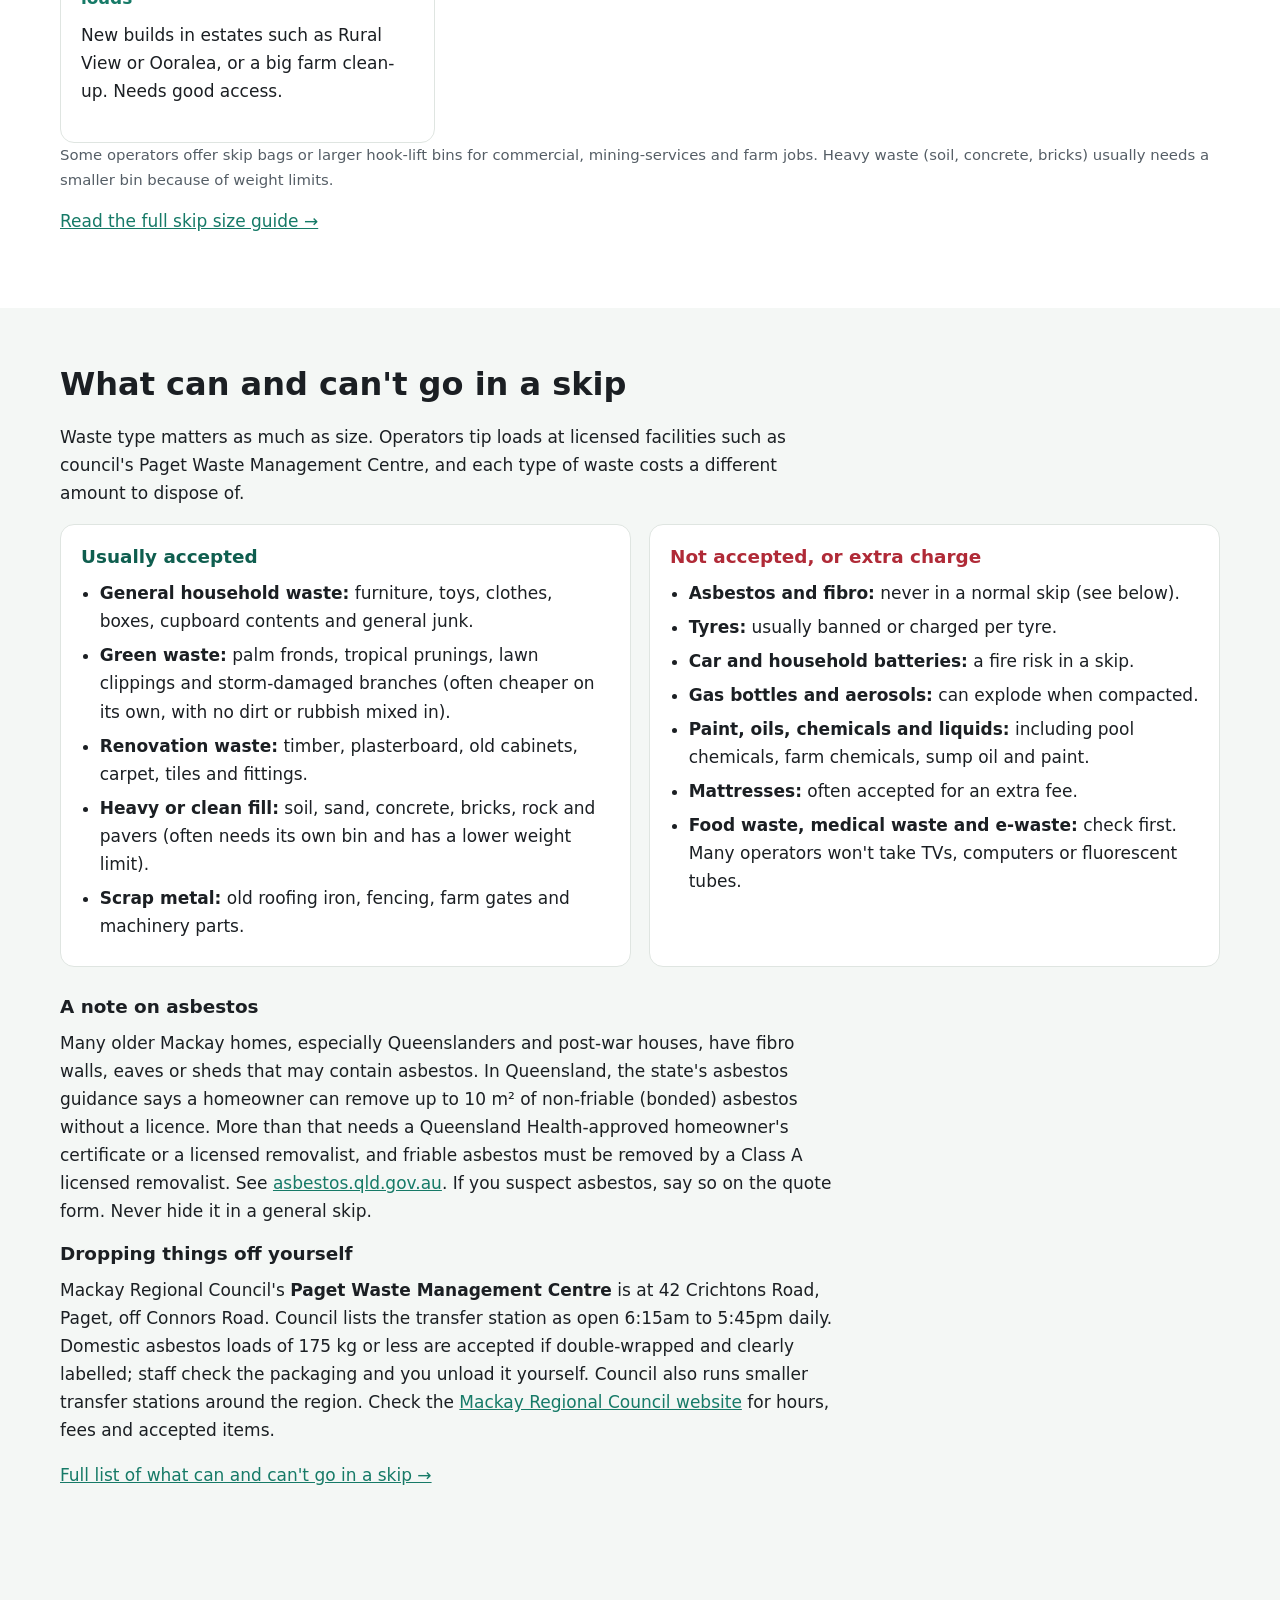
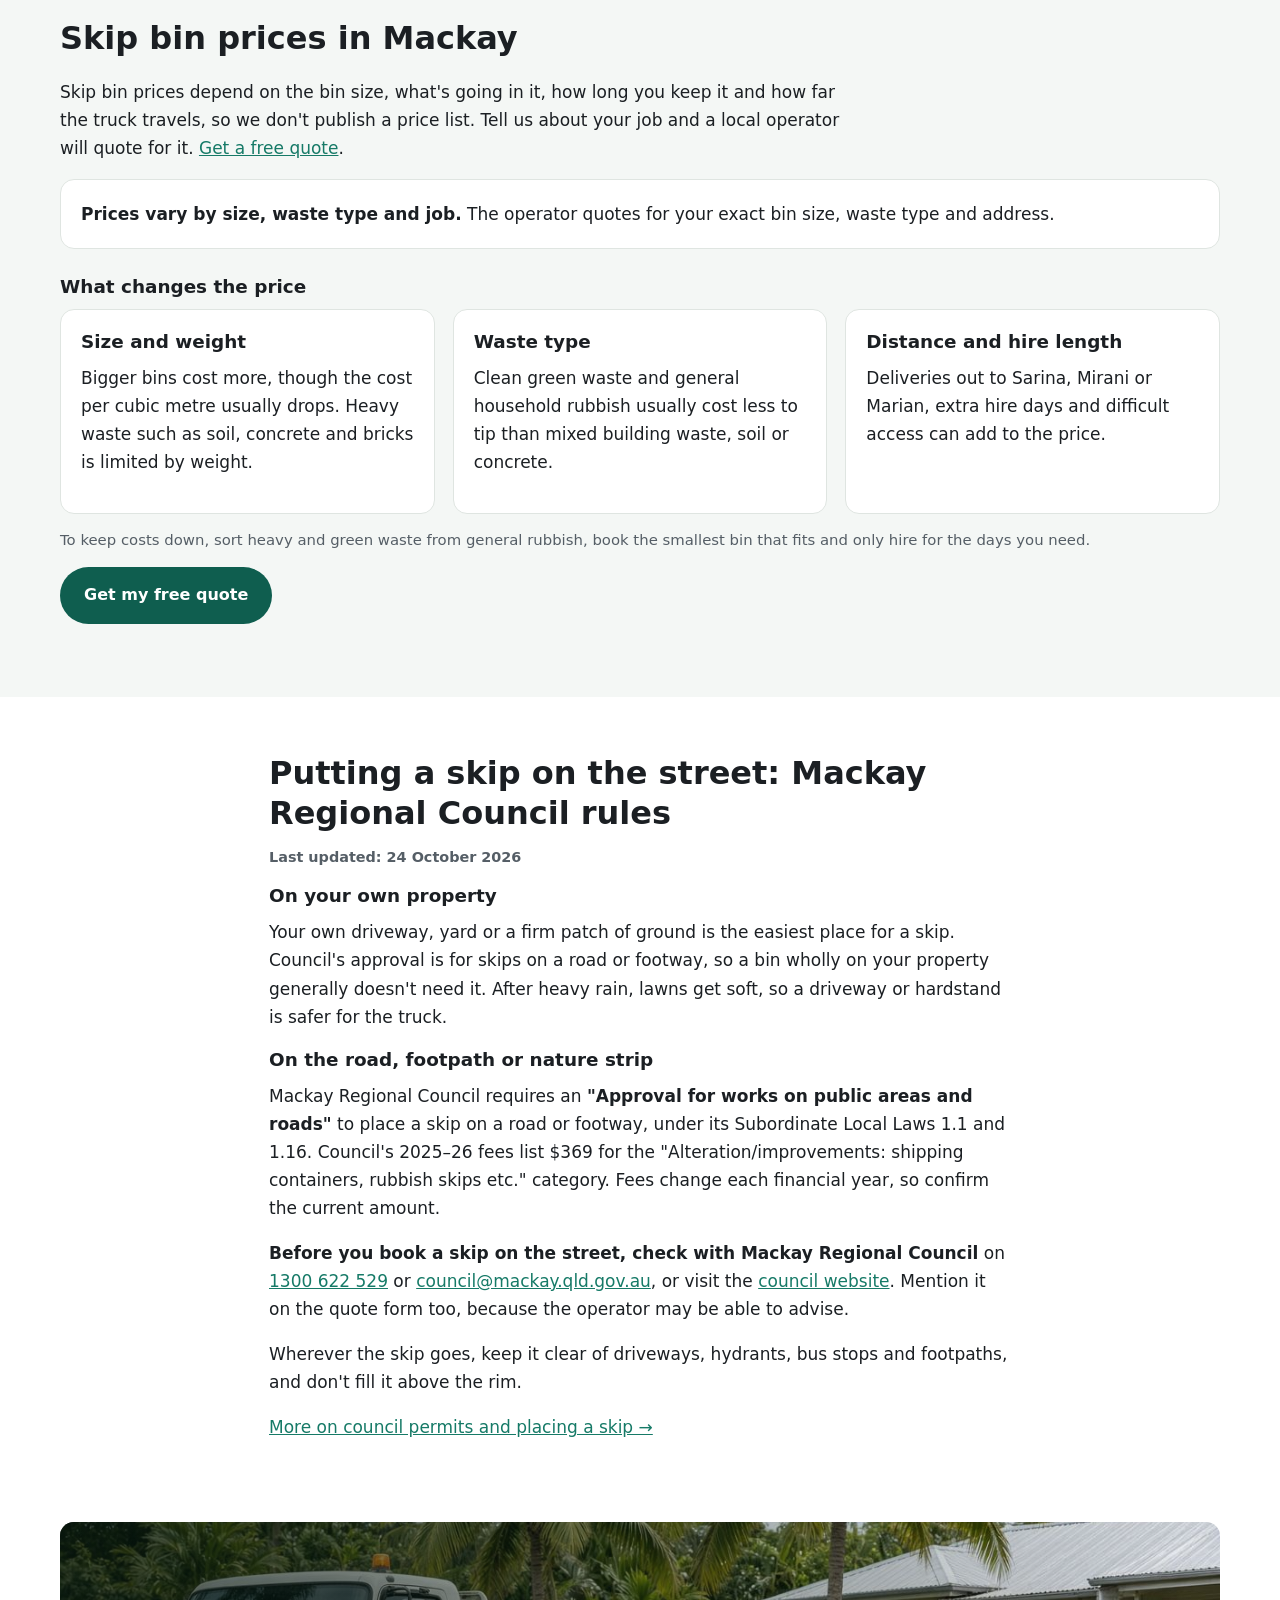
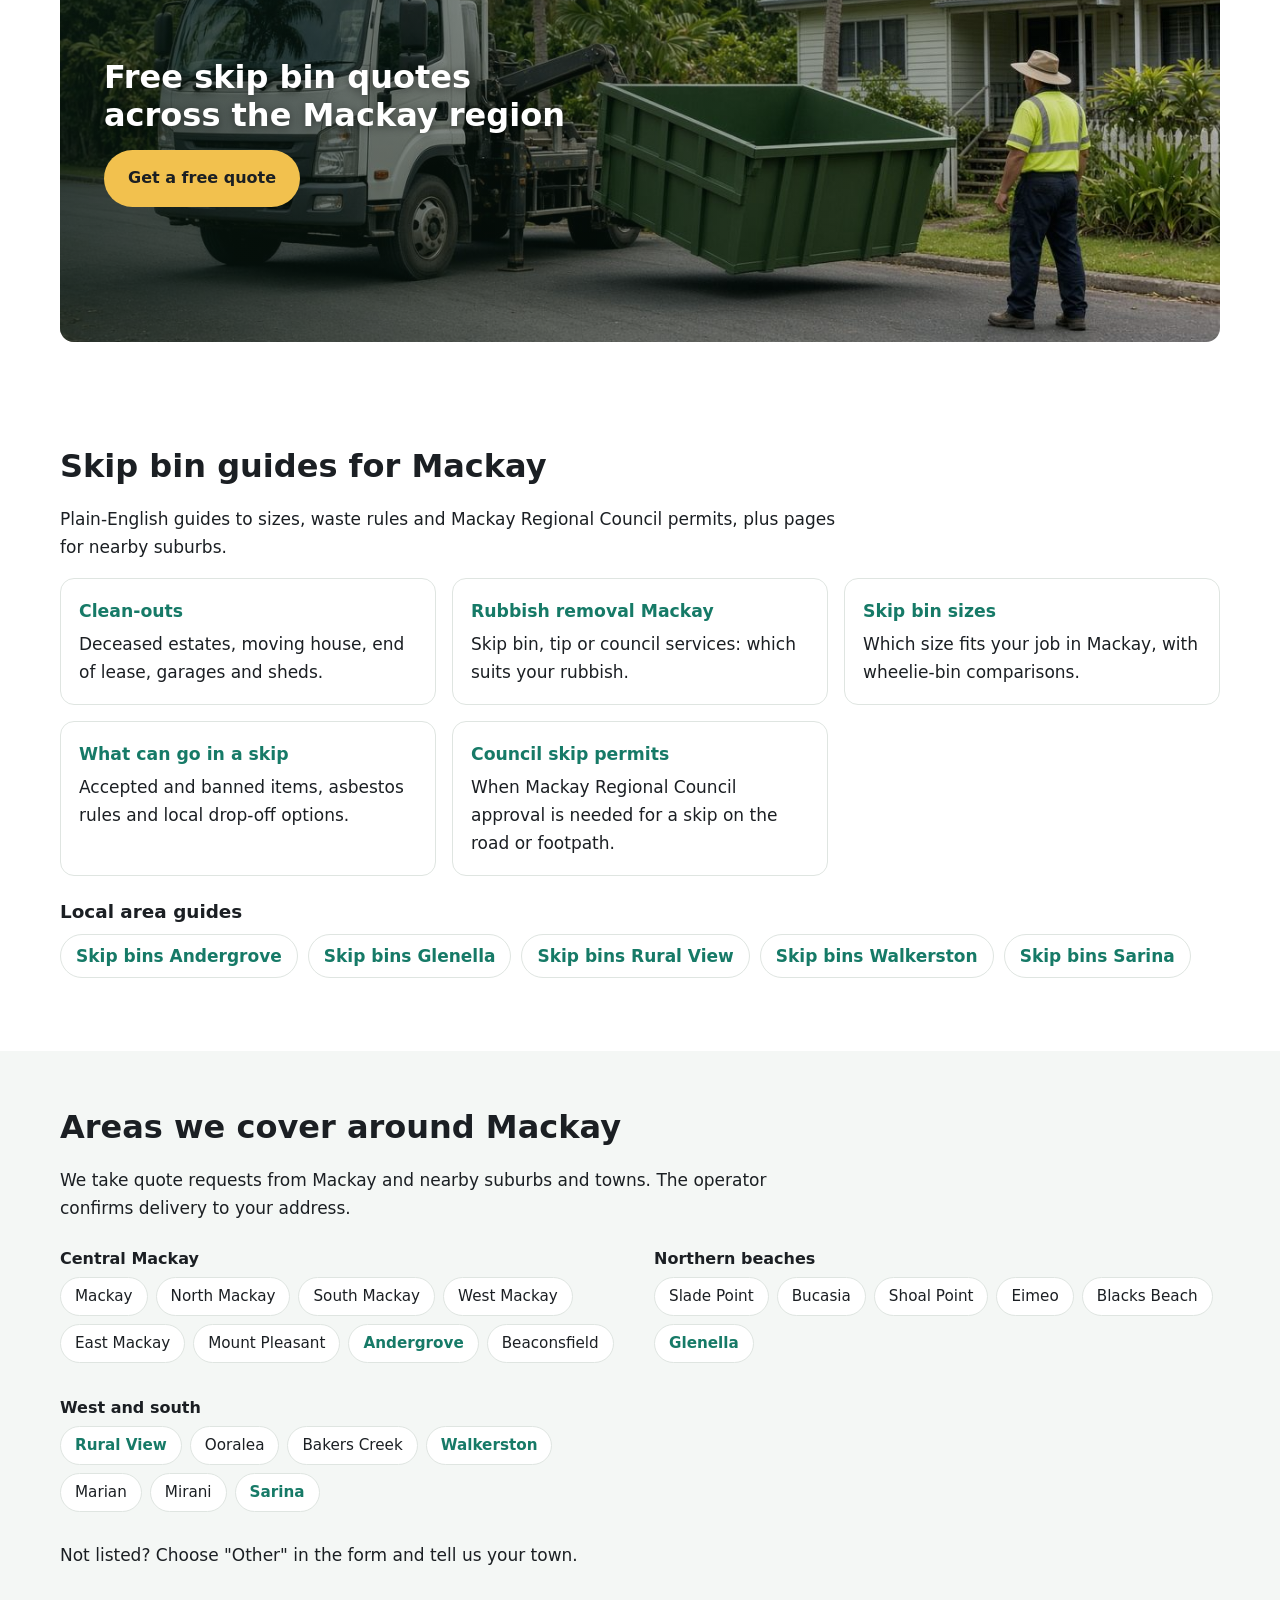
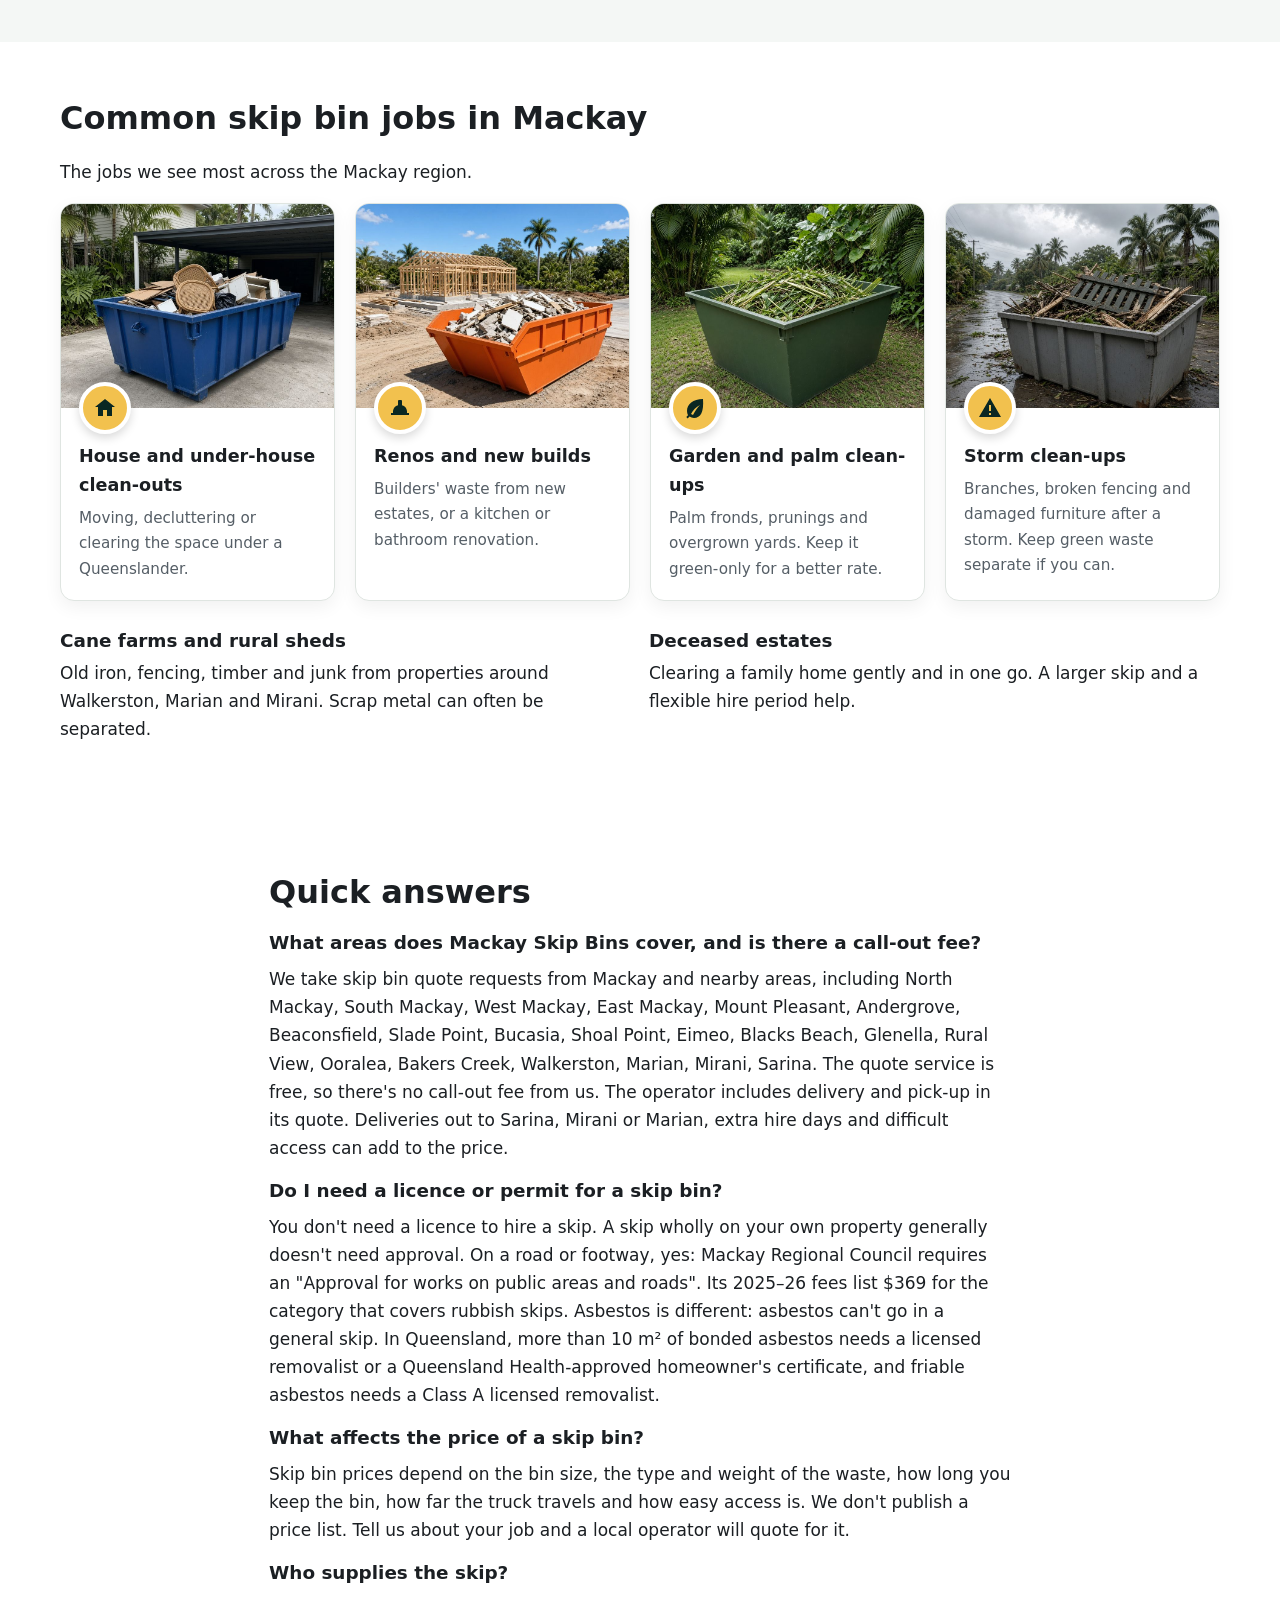
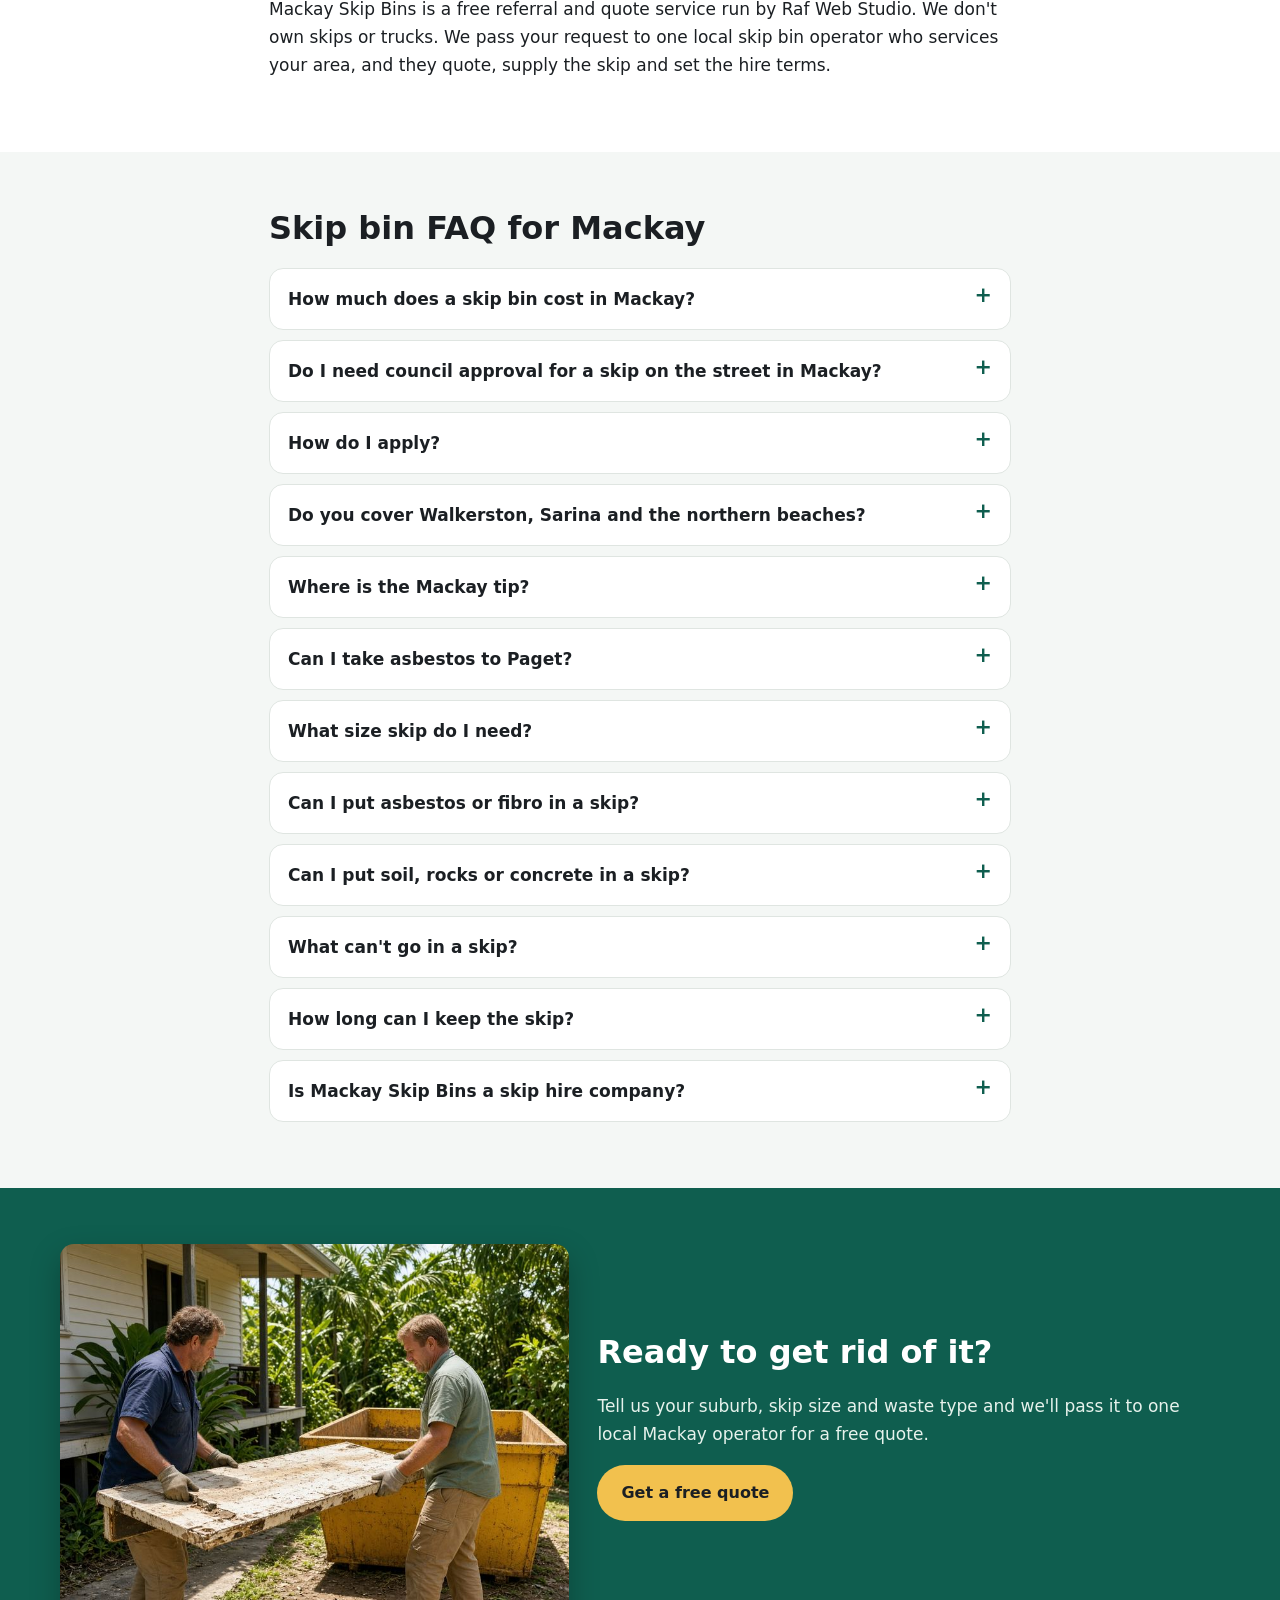
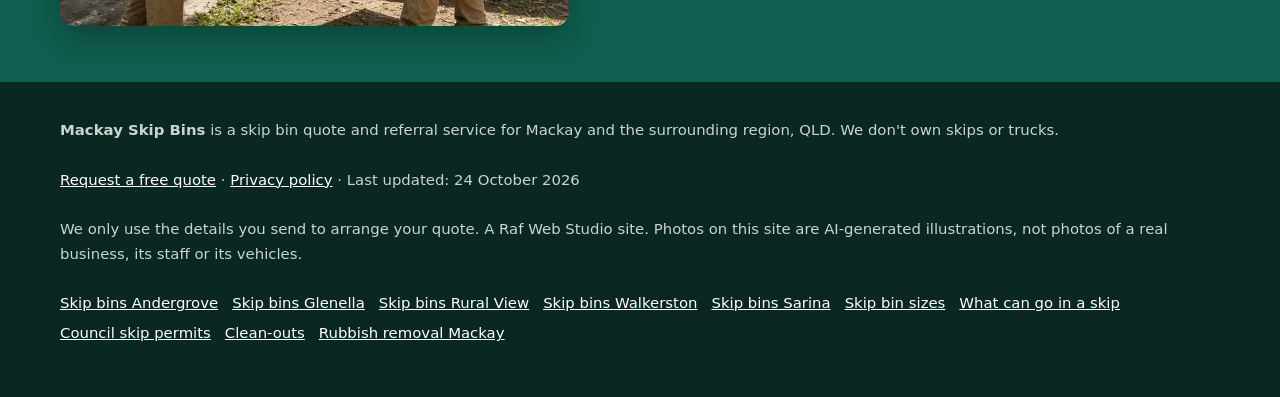
==== commit 4cb9e2da: "SEO batch 3: add /clean-outs/ and /rubbish-removal-mackay/ guides (FAQ schema, quote form, sitemap, " ====
--- a/index.html
+++ b/index.html
@@ -580,7 +580,7 @@
   <div class="wrap">
     <h2 id="guides-h">Skip bin guides for Mackay</h2>
     <p class="intro">Plain-English guides to sizes, waste rules and Mackay Regional Council permits, plus pages for nearby suburbs.</p>
-    <div class="guide-cards"><a href="/skip-bin-sizes/"><strong>Skip bin sizes</strong>Which size fits your job in Mackay, with wheelie-bin comparisons.</a><a href="/what-can-go-in-a-skip/"><strong>What can go in a skip</strong>Accepted and banned items, asbestos rules and local drop-off options.</a><a href="/skip-bin-council-permit/"><strong>Council skip permits</strong>When Mackay Regional Council approval is needed for a skip on the road or footpath.</a></div>
+    <div class="guide-cards"><a href="/clean-outs/"><strong>Clean-outs</strong>Deceased estates, moving house, end of lease, garages and sheds.</a><a href="/rubbish-removal-mackay/"><strong>Rubbish removal Mackay</strong>Skip bin, tip or council services: which suits your rubbish.</a><a href="/skip-bin-sizes/"><strong>Skip bin sizes</strong>Which size fits your job in Mackay, with wheelie-bin comparisons.</a><a href="/what-can-go-in-a-skip/"><strong>What can go in a skip</strong>Accepted and banned items, asbestos rules and local drop-off options.</a><a href="/skip-bin-council-permit/"><strong>Council skip permits</strong>When Mackay Regional Council approval is needed for a skip on the road or footpath.</a></div>
     <h3 style="margin-top:24px">Local area guides</h3>
     <ul class="link-list"><li><a href="/skip-bins-andergrove/">Skip bins Andergrove</a></li><li><a href="/skip-bins-glenella/">Skip bins Glenella</a></li><li><a href="/skip-bins-rural-view/">Skip bins Rural View</a></li><li><a href="/skip-bins-walkerston/">Skip bins Walkerston</a></li><li><a href="/skip-bins-sarina/">Skip bins Sarina</a></li></ul>
   </div>
@@ -669,7 +669,7 @@
     <p><strong>Mackay Skip Bins</strong> is a skip bin quote and referral service for Mackay and the surrounding region, QLD. We don't own skips or trucks.</p>
     <p><a href="#quote">Request a free quote</a> · <a href="privacy.html">Privacy policy</a> · Last updated: 24 October 2026</p>
     <p>We only use the details you send to arrange your quote. A Raf Web Studio site. Photos on this site are AI-generated illustrations, not photos of a real business, its staff or its vehicles.</p>
-    <p class="footer-links"><a href="/skip-bins-andergrove/">Skip bins Andergrove</a> <a href="/skip-bins-glenella/">Skip bins Glenella</a> <a href="/skip-bins-rural-view/">Skip bins Rural View</a> <a href="/skip-bins-walkerston/">Skip bins Walkerston</a> <a href="/skip-bins-sarina/">Skip bins Sarina</a> <a href="/skip-bin-sizes/">Skip bin sizes</a> <a href="/what-can-go-in-a-skip/">What can go in a skip</a> <a href="/skip-bin-council-permit/">Council skip permits</a></p>
+    <p class="footer-links"><a href="/skip-bins-andergrove/">Skip bins Andergrove</a> <a href="/skip-bins-glenella/">Skip bins Glenella</a> <a href="/skip-bins-rural-view/">Skip bins Rural View</a> <a href="/skip-bins-walkerston/">Skip bins Walkerston</a> <a href="/skip-bins-sarina/">Skip bins Sarina</a> <a href="/skip-bin-sizes/">Skip bin sizes</a> <a href="/what-can-go-in-a-skip/">What can go in a skip</a> <a href="/skip-bin-council-permit/">Council skip permits</a> <a href="/clean-outs/">Clean-outs</a> <a href="/rubbish-removal-mackay/">Rubbish removal Mackay</a></p>
   </div>
 </footer>
 
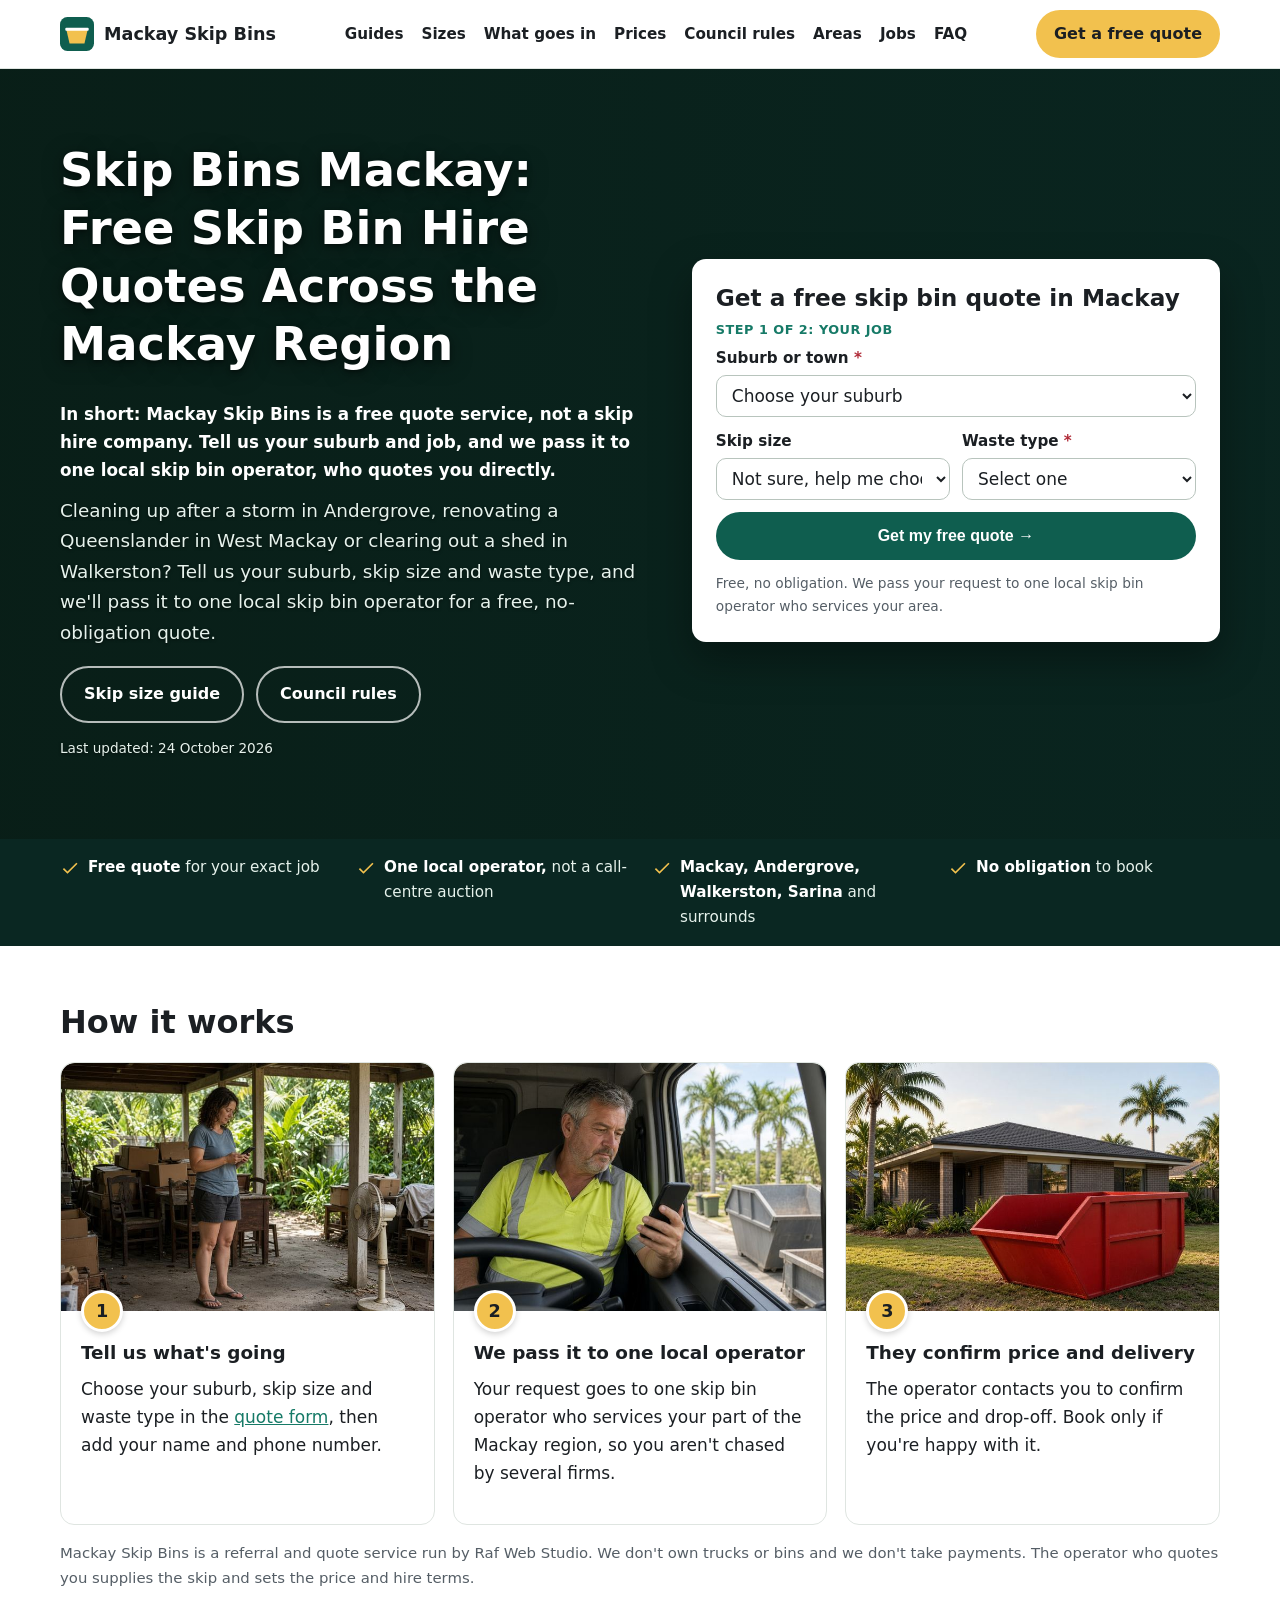
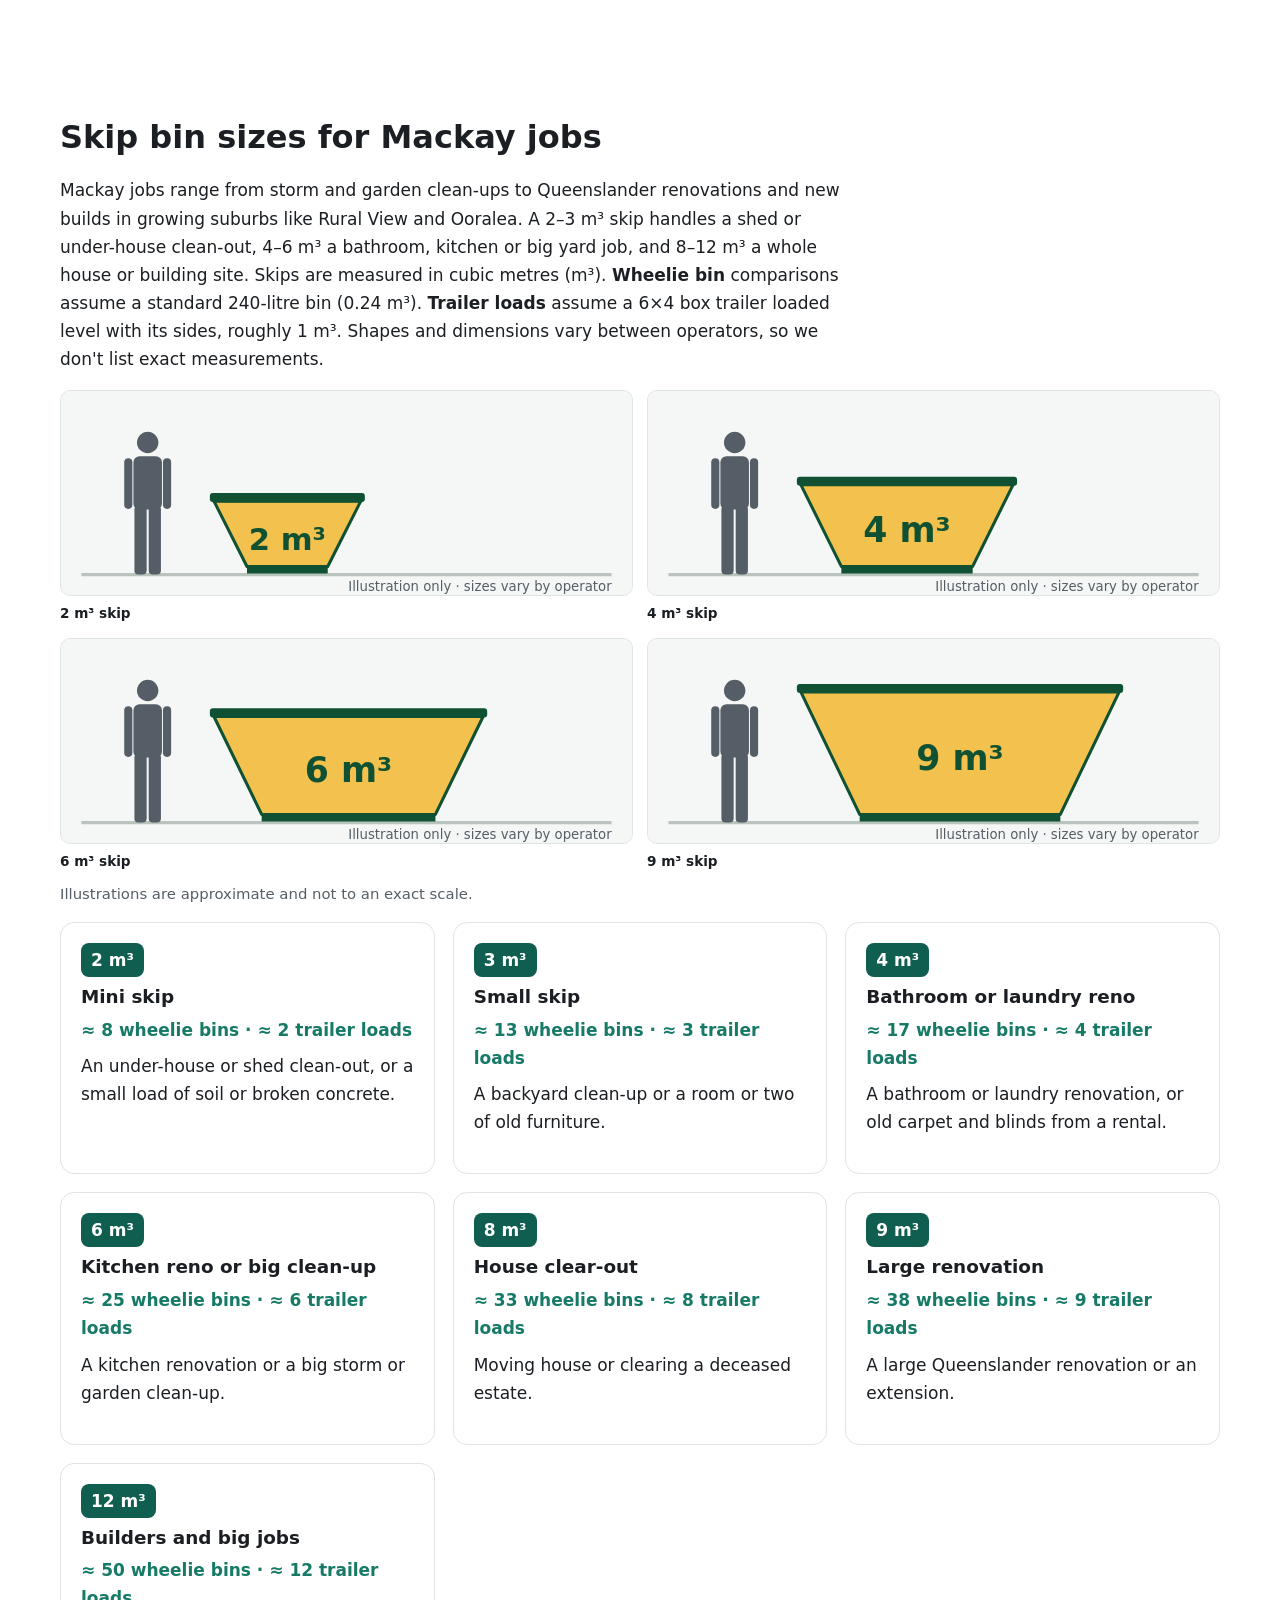
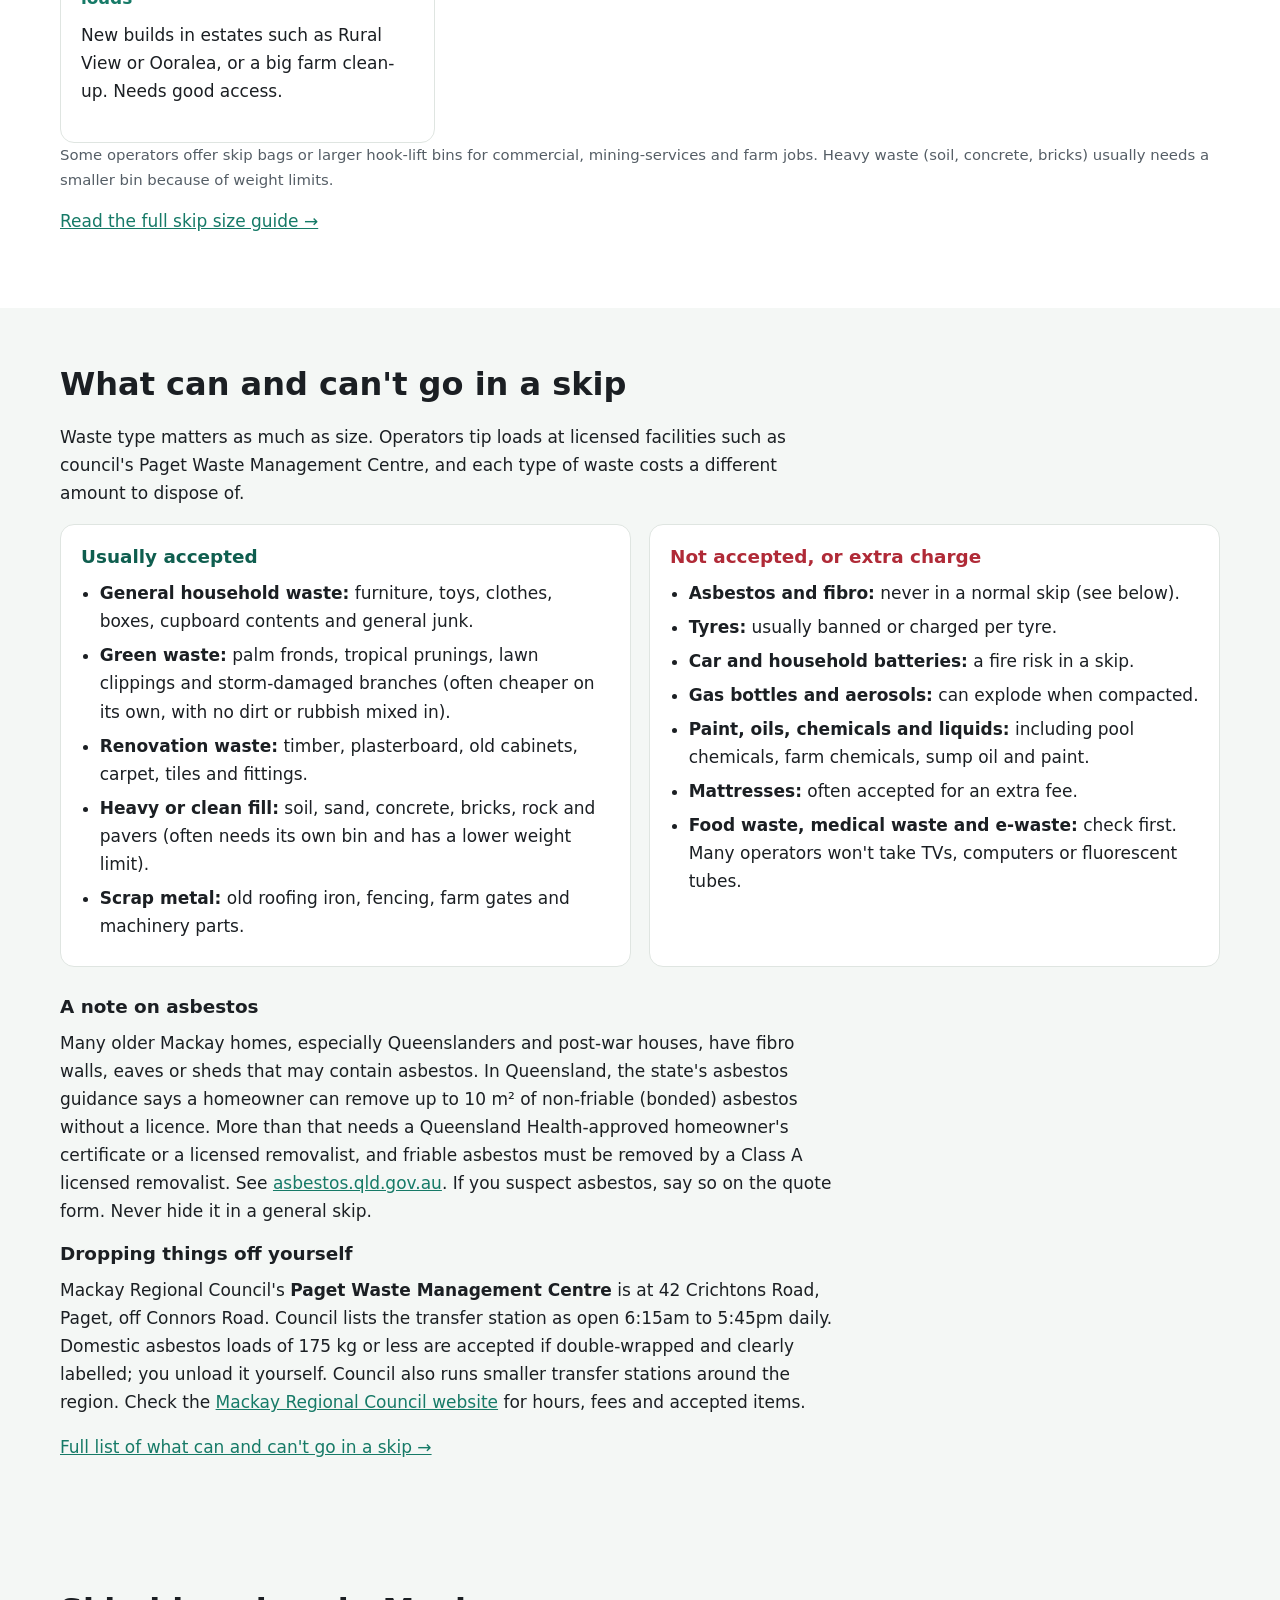
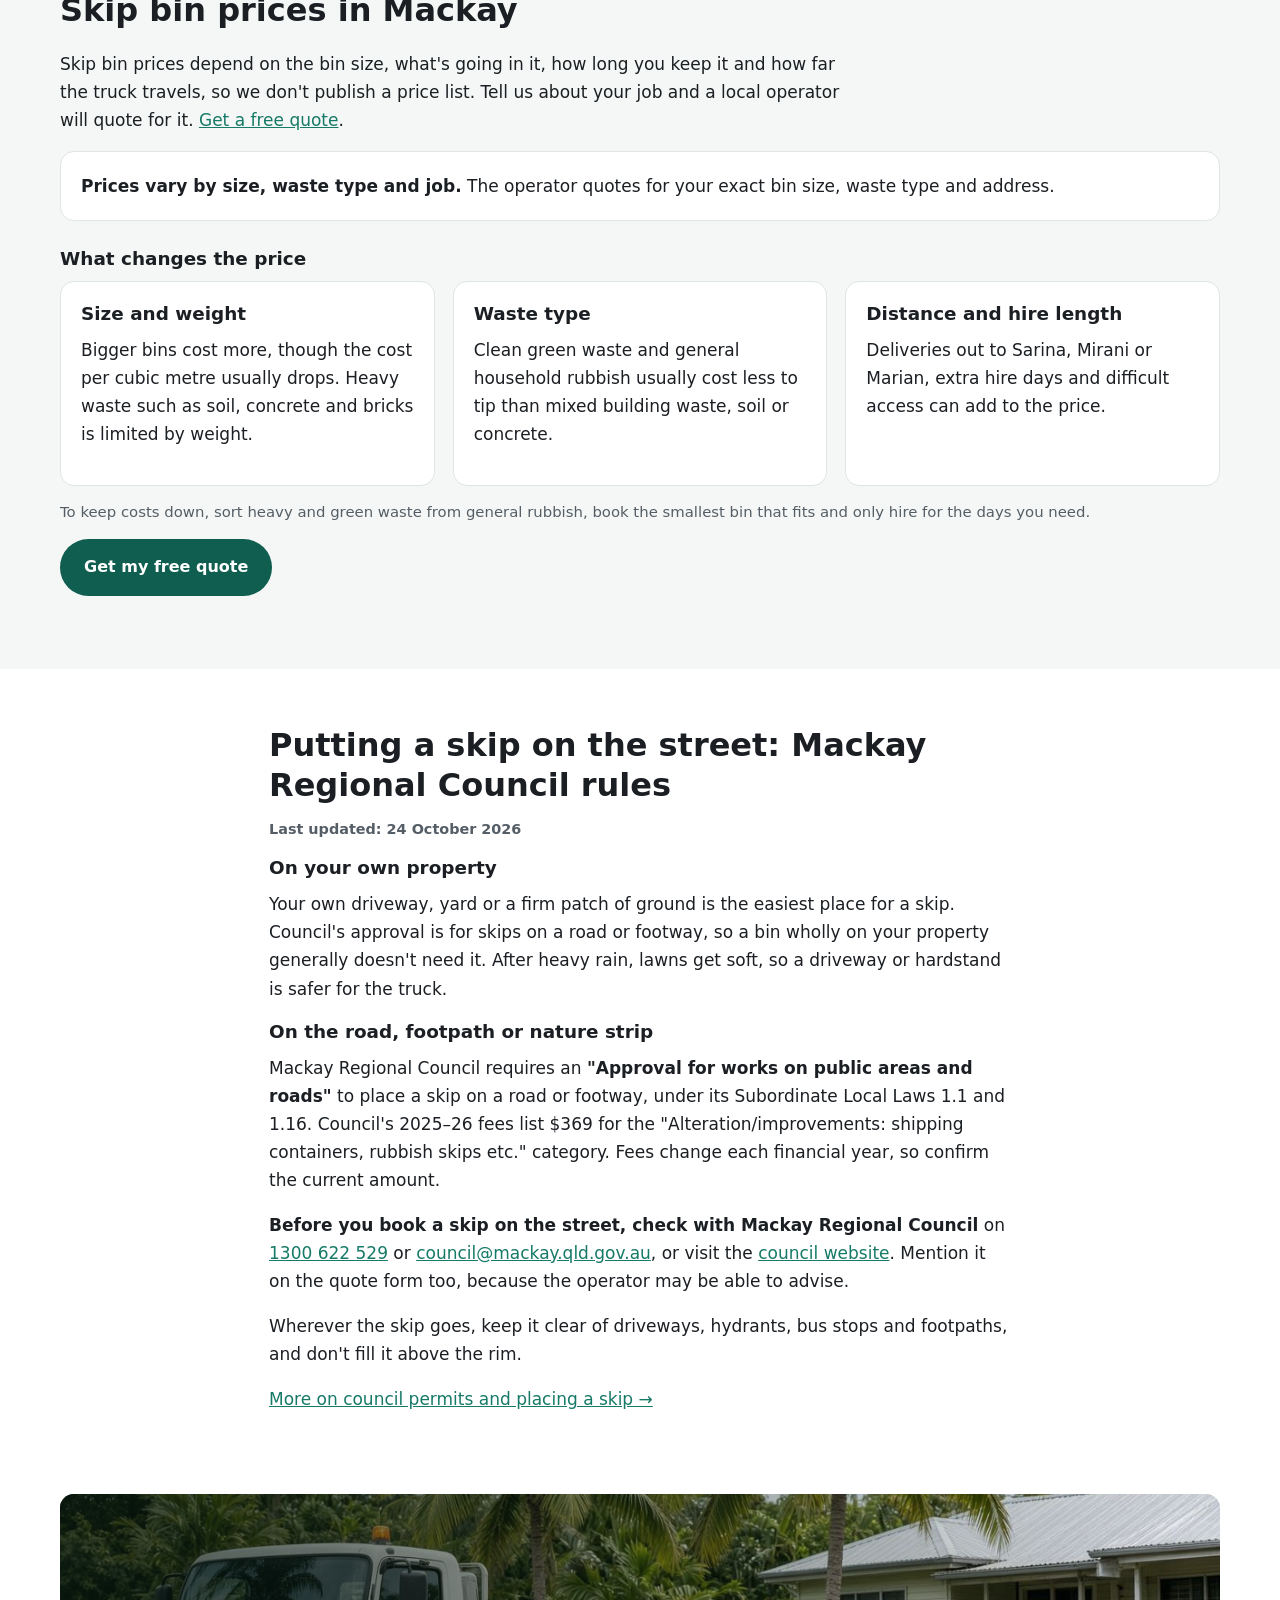
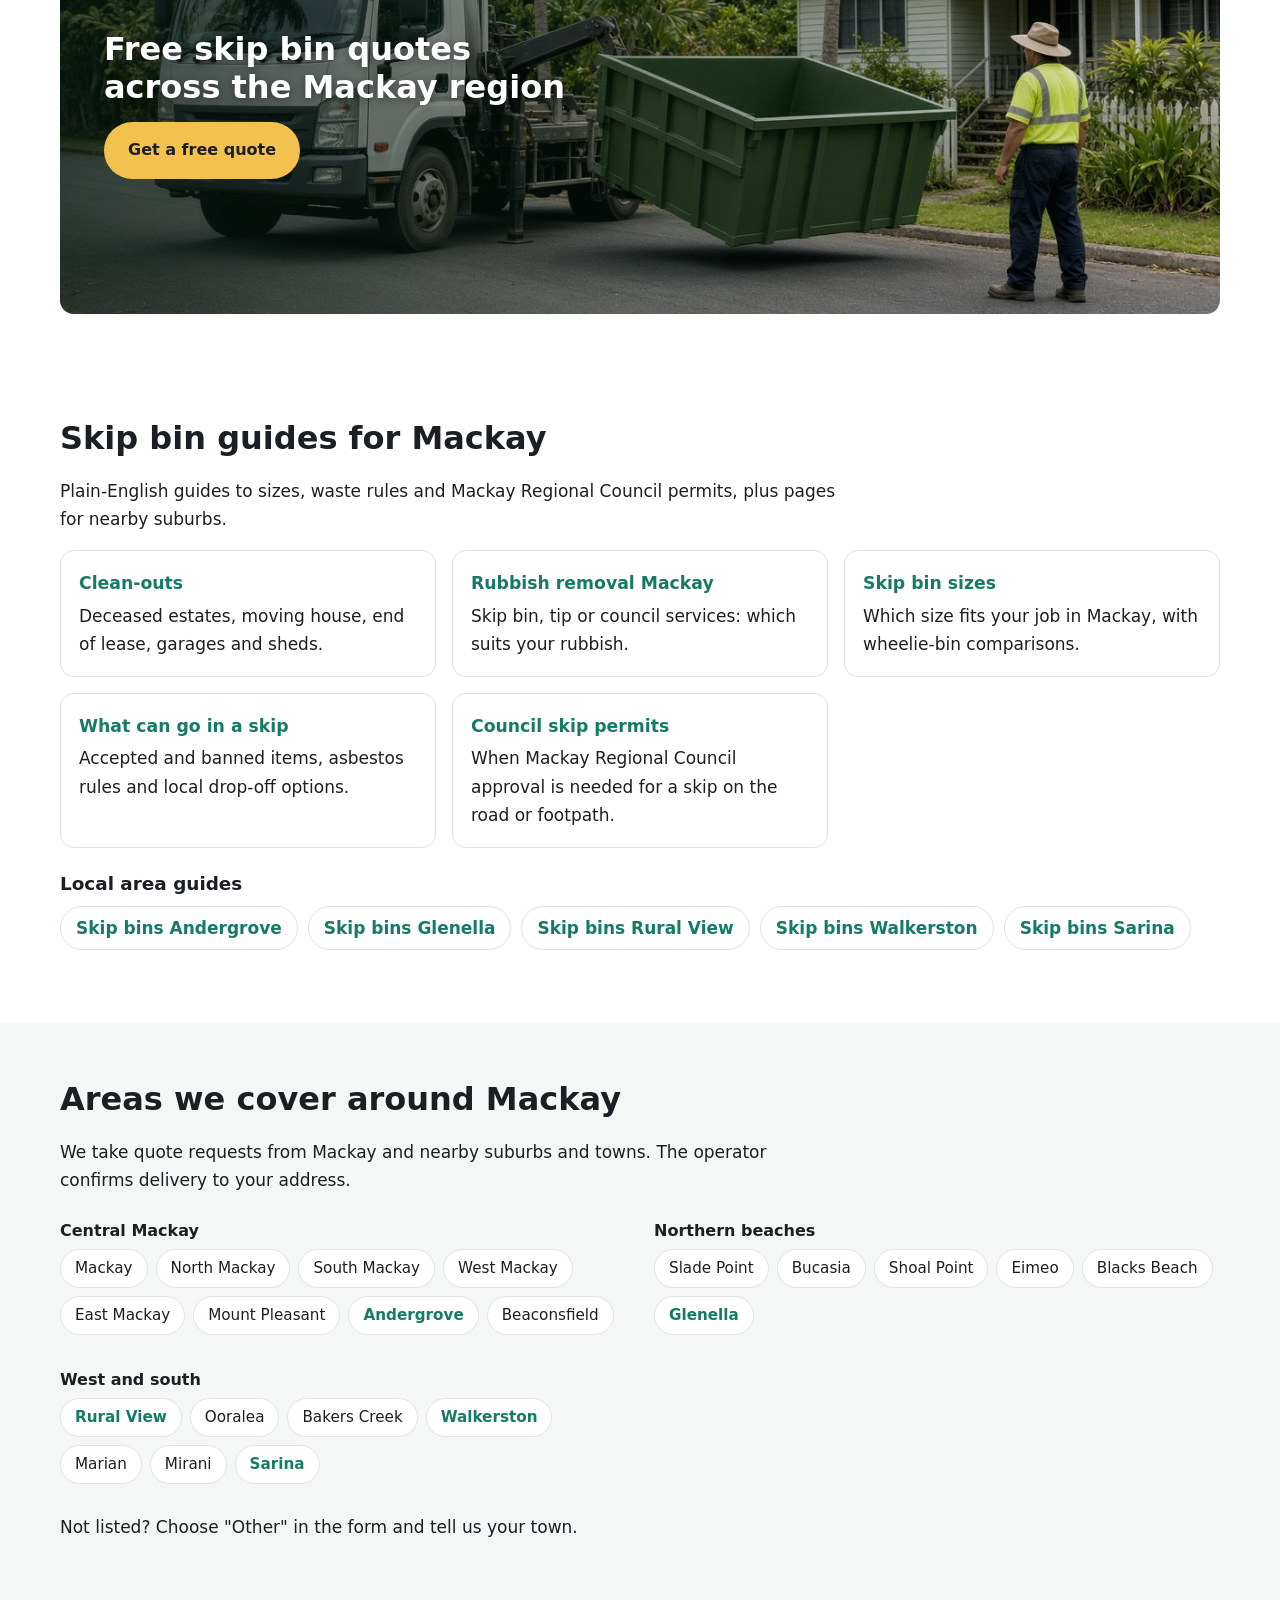
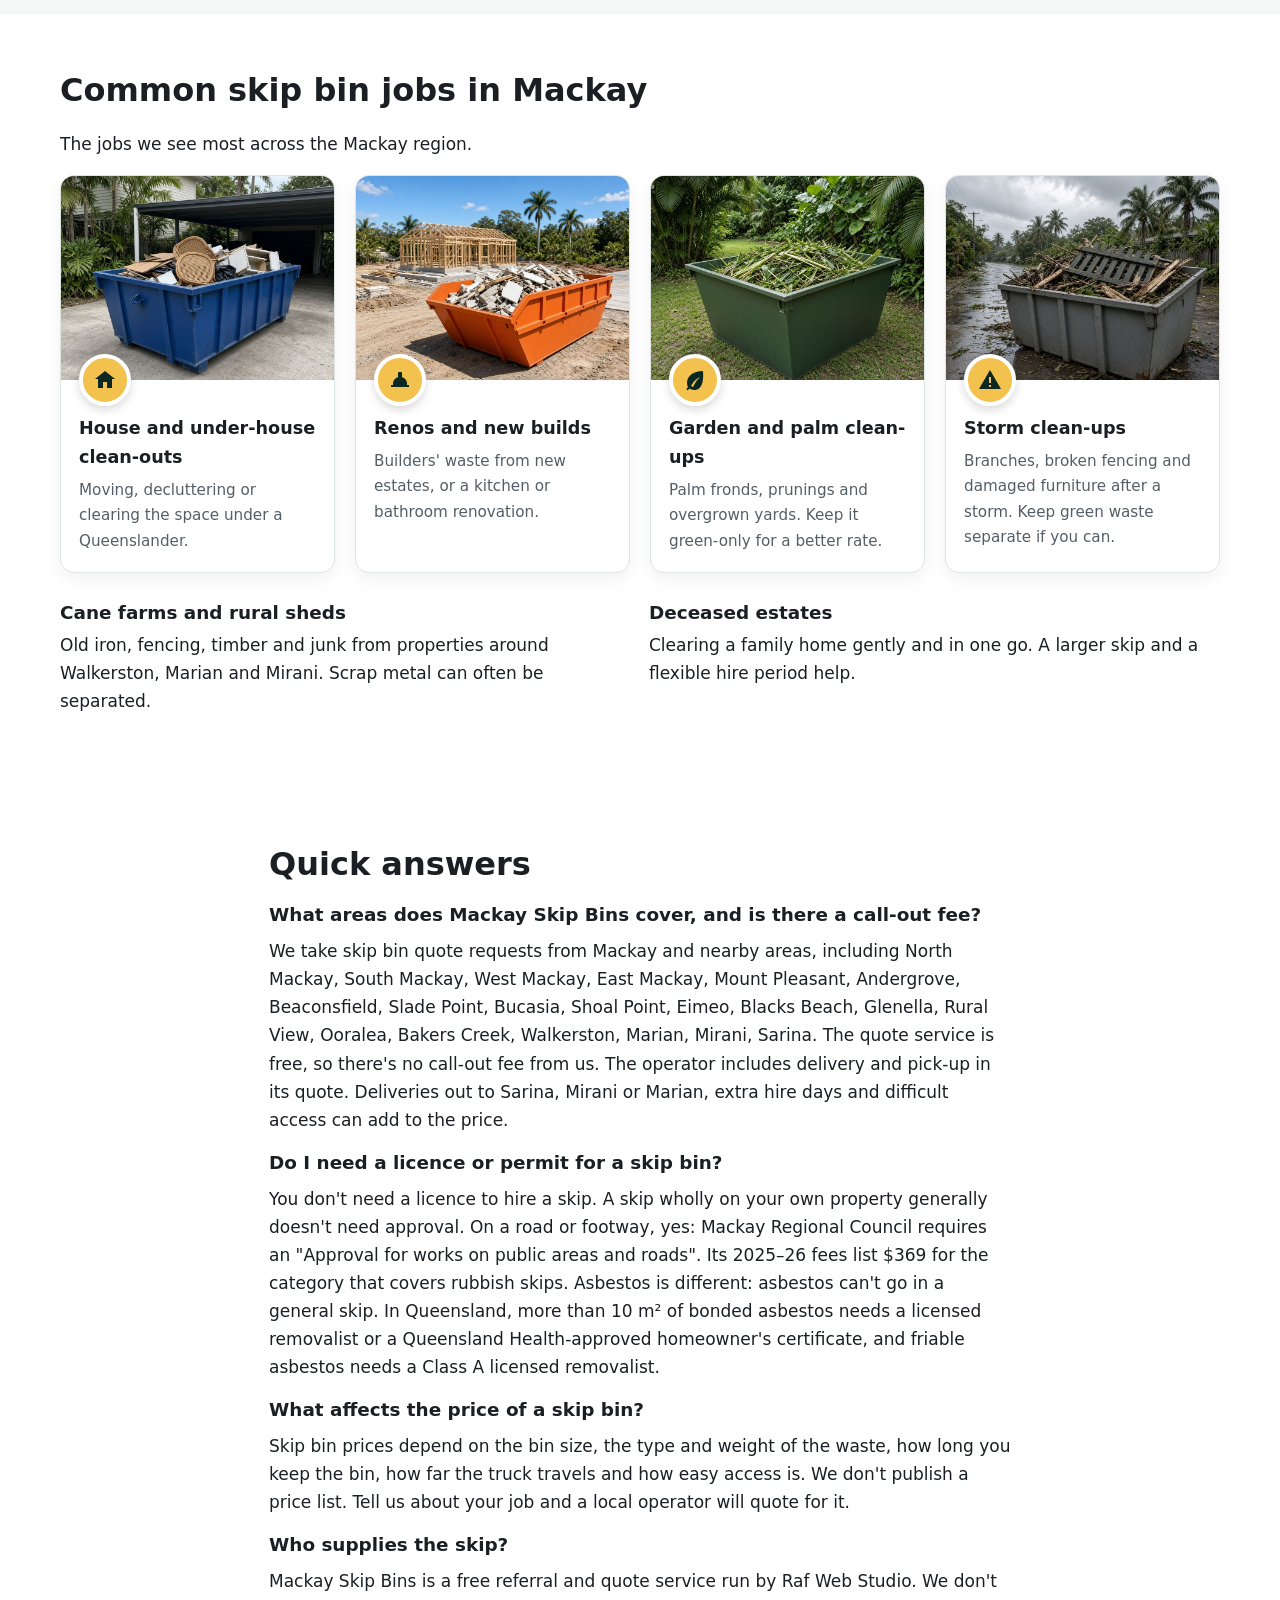
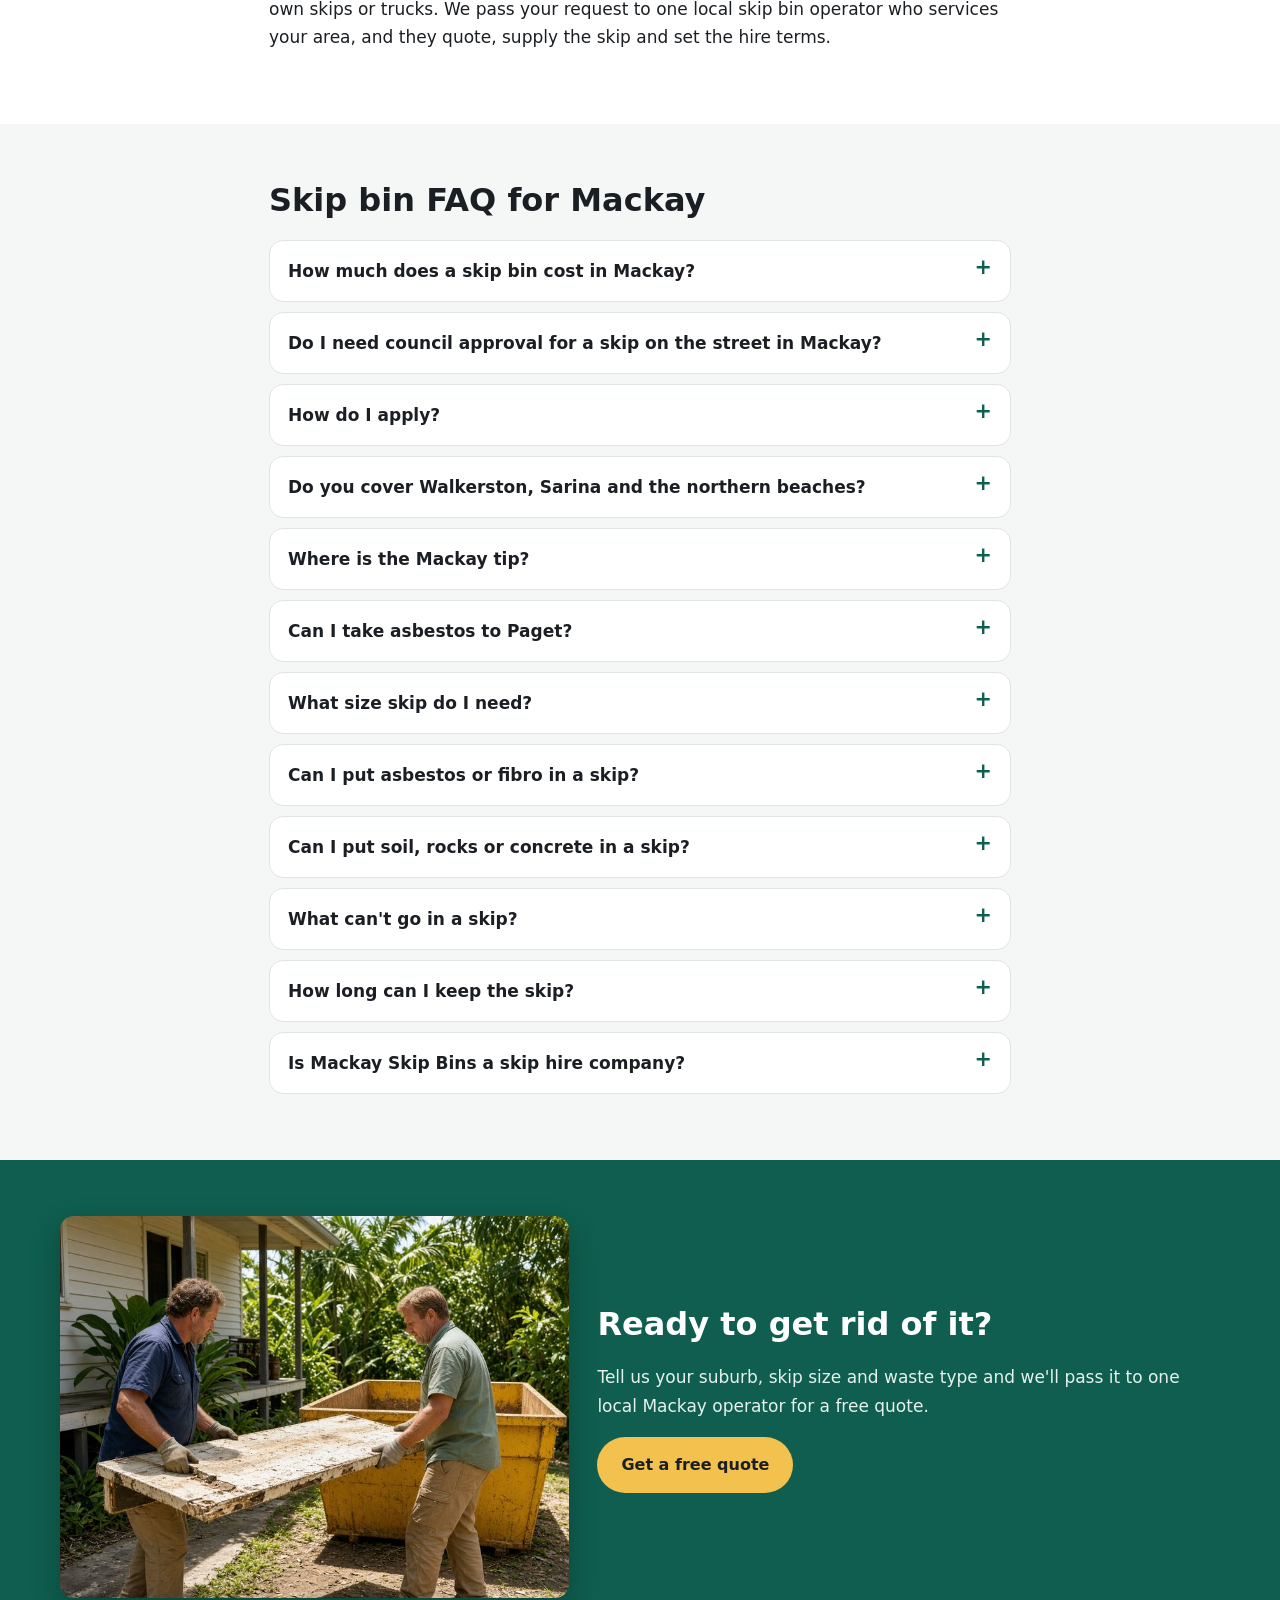
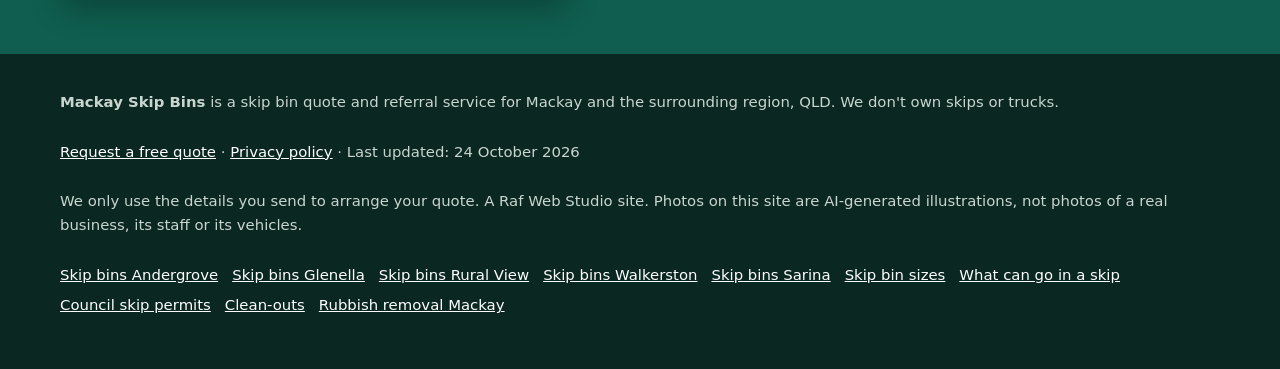
==== commit 1c8ffb0f: "Homepage: drop unsupported 'staff check the packaging' wording (asbestos drop-off)" ====
--- a/index.html
+++ b/index.html
@@ -533,7 +533,7 @@
     <h3 style="margin-top:28px">A note on asbestos</h3>
     <p class="intro">Many older Mackay homes, especially Queenslanders and post-war houses, have fibro walls, eaves or sheds that may contain asbestos. In Queensland, the state's asbestos guidance says a homeowner can remove up to 10 m² of non-friable (bonded) asbestos without a licence. More than that needs a Queensland Health-approved homeowner's certificate or a licensed removalist, and friable asbestos must be removed by a Class A licensed removalist. See <a href="https://www.asbestos.qld.gov.au/removing-or-disturbing-asbestos/homeowners-certificate-remove-asbestos" rel="noopener">asbestos.qld.gov.au</a>. If you suspect asbestos, say so on the quote form. Never hide it in a general skip.</p>
     <h3>Dropping things off yourself</h3>
-    <p class="intro">Mackay Regional Council's <strong>Paget Waste Management Centre</strong> is at 42 Crichtons Road, Paget, off Connors Road. Council lists the transfer station as open 6:15am to 5:45pm daily. Domestic asbestos loads of 175 kg or less are accepted if double-wrapped and clearly labelled; staff check the packaging and you unload it yourself. Council also runs smaller transfer stations around the region. Check the <a href="https://www.mackay.qld.gov.au/" rel="noopener">Mackay Regional Council website</a> for hours, fees and accepted items.</p>
+    <p class="intro">Mackay Regional Council's <strong>Paget Waste Management Centre</strong> is at 42 Crichtons Road, Paget, off Connors Road. Council lists the transfer station as open 6:15am to 5:45pm daily. Domestic asbestos loads of 175 kg or less are accepted if double-wrapped and clearly labelled; you unload it yourself. Council also runs smaller transfer stations around the region. Check the <a href="https://www.mackay.qld.gov.au/" rel="noopener">Mackay Regional Council website</a> for hours, fees and accepted items.</p>
     <p><a href="/what-can-go-in-a-skip/">Full list of what can and can't go in a skip →</a></p>
   </div>
 </section>
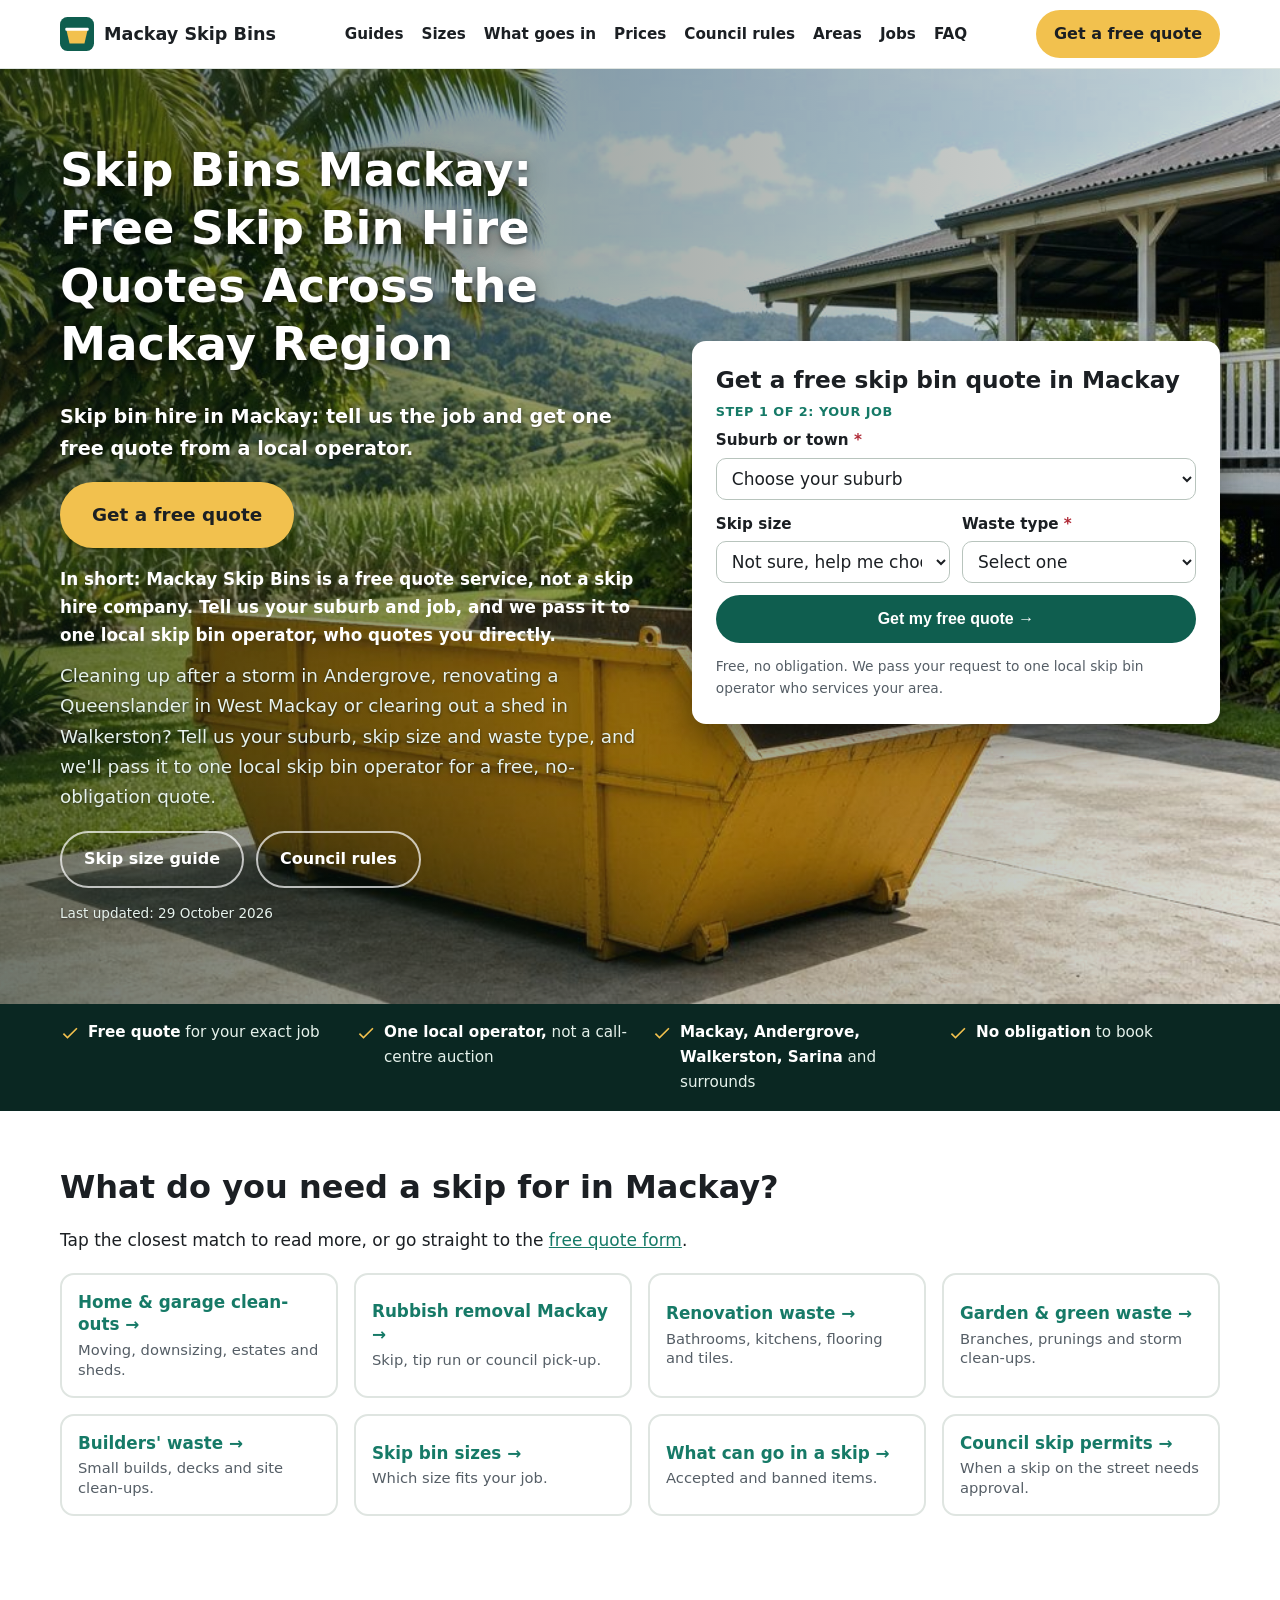
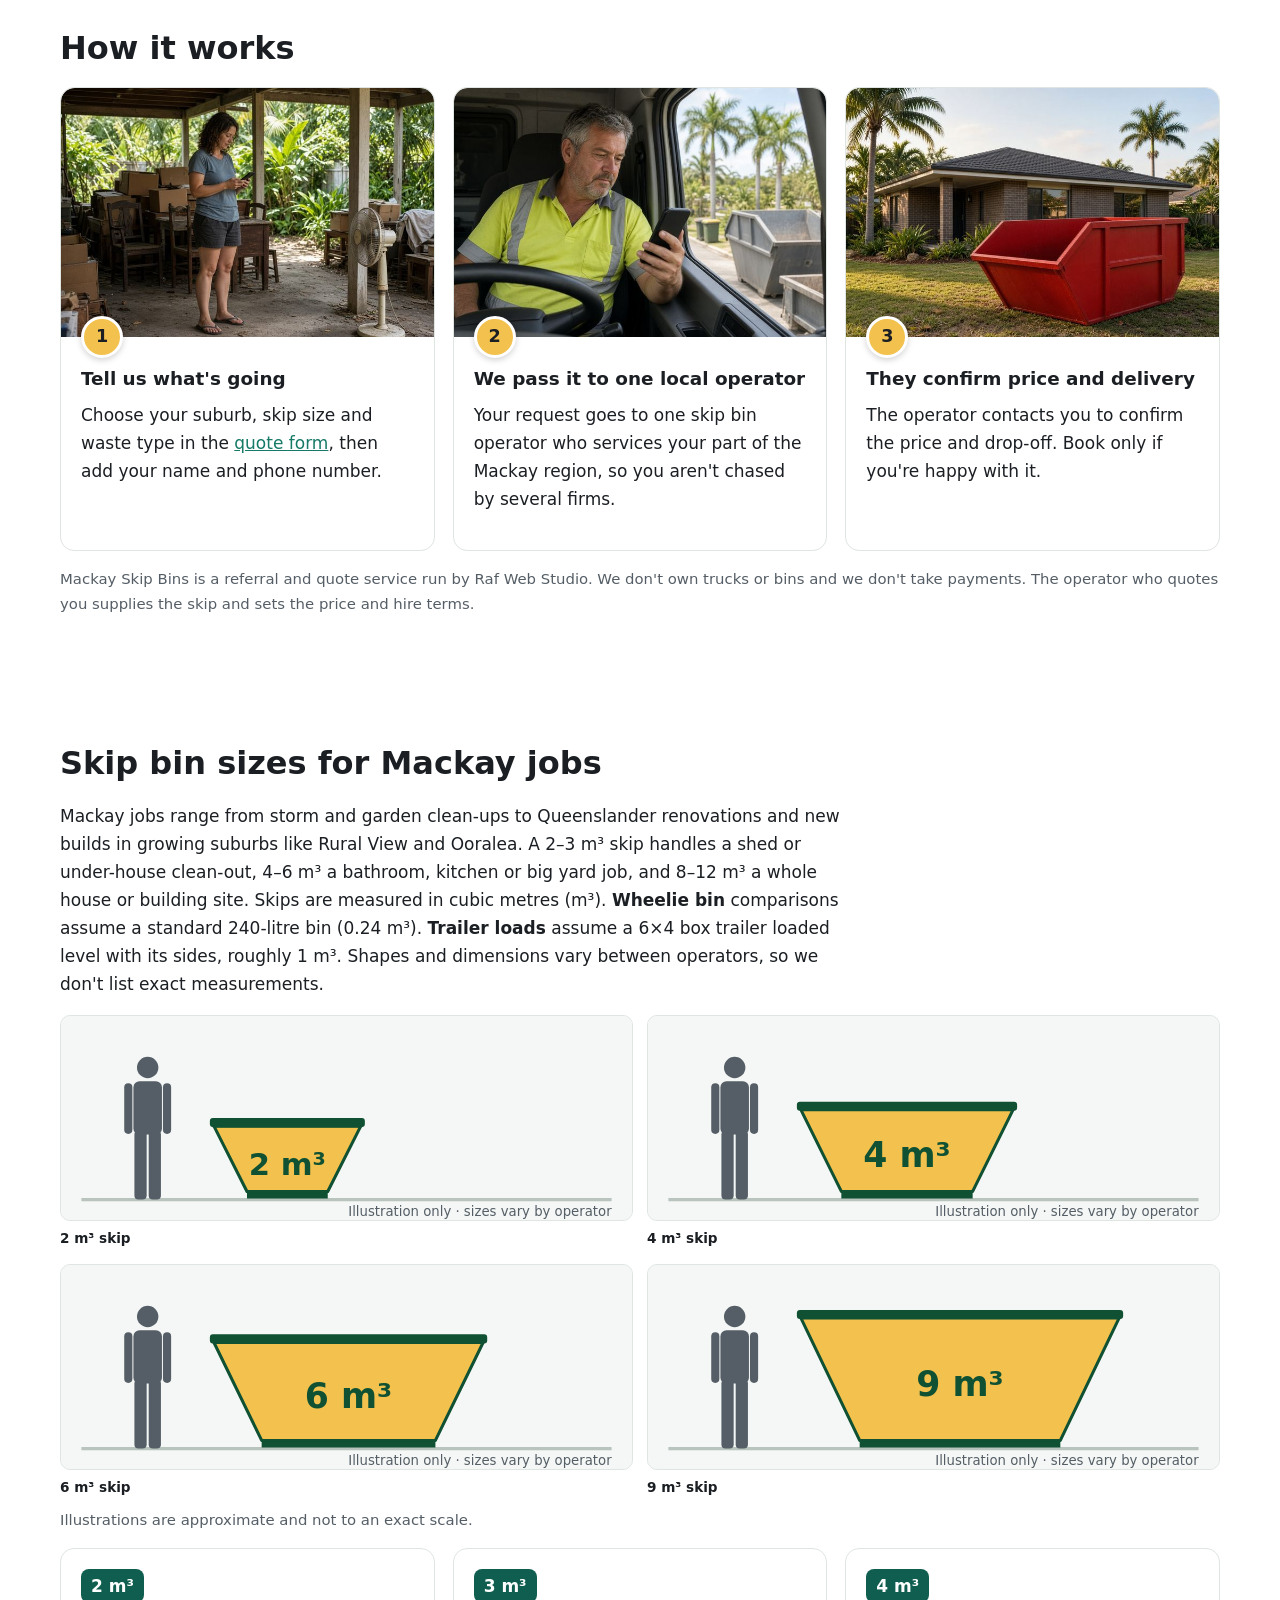
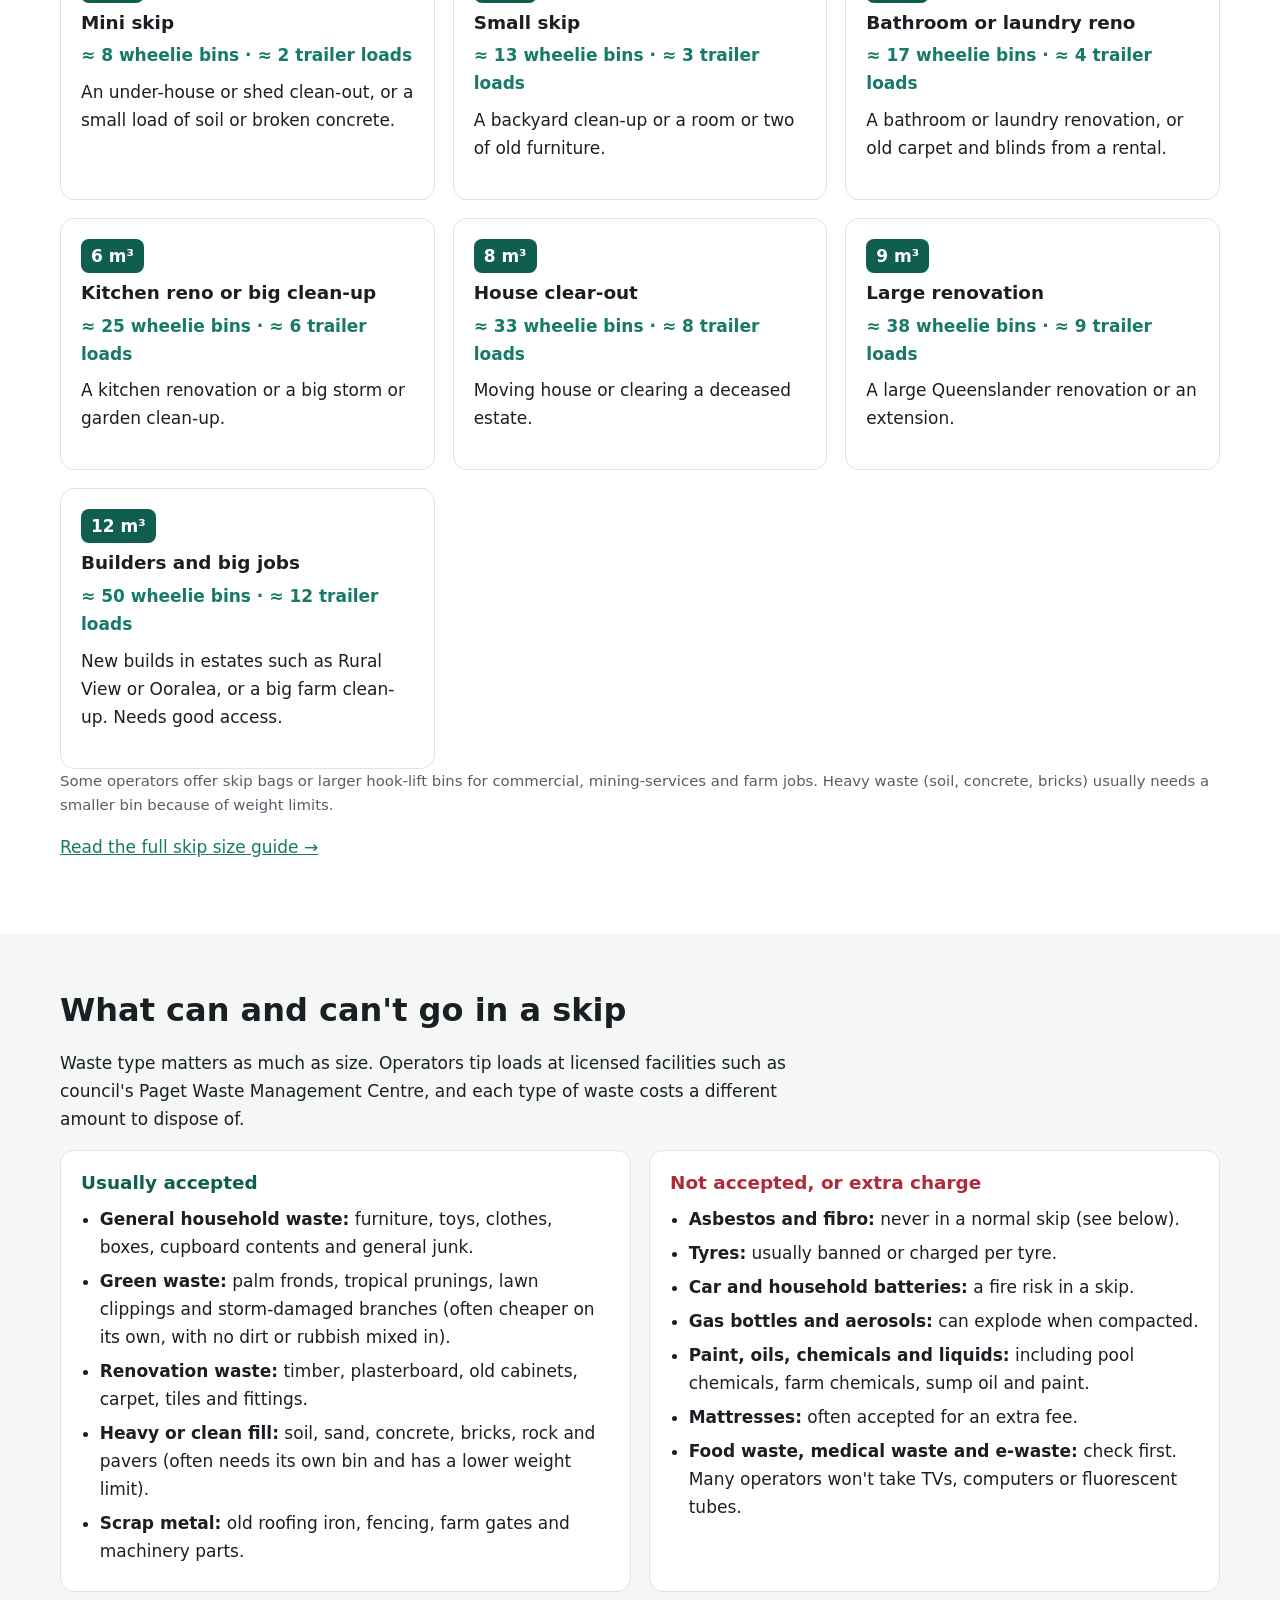
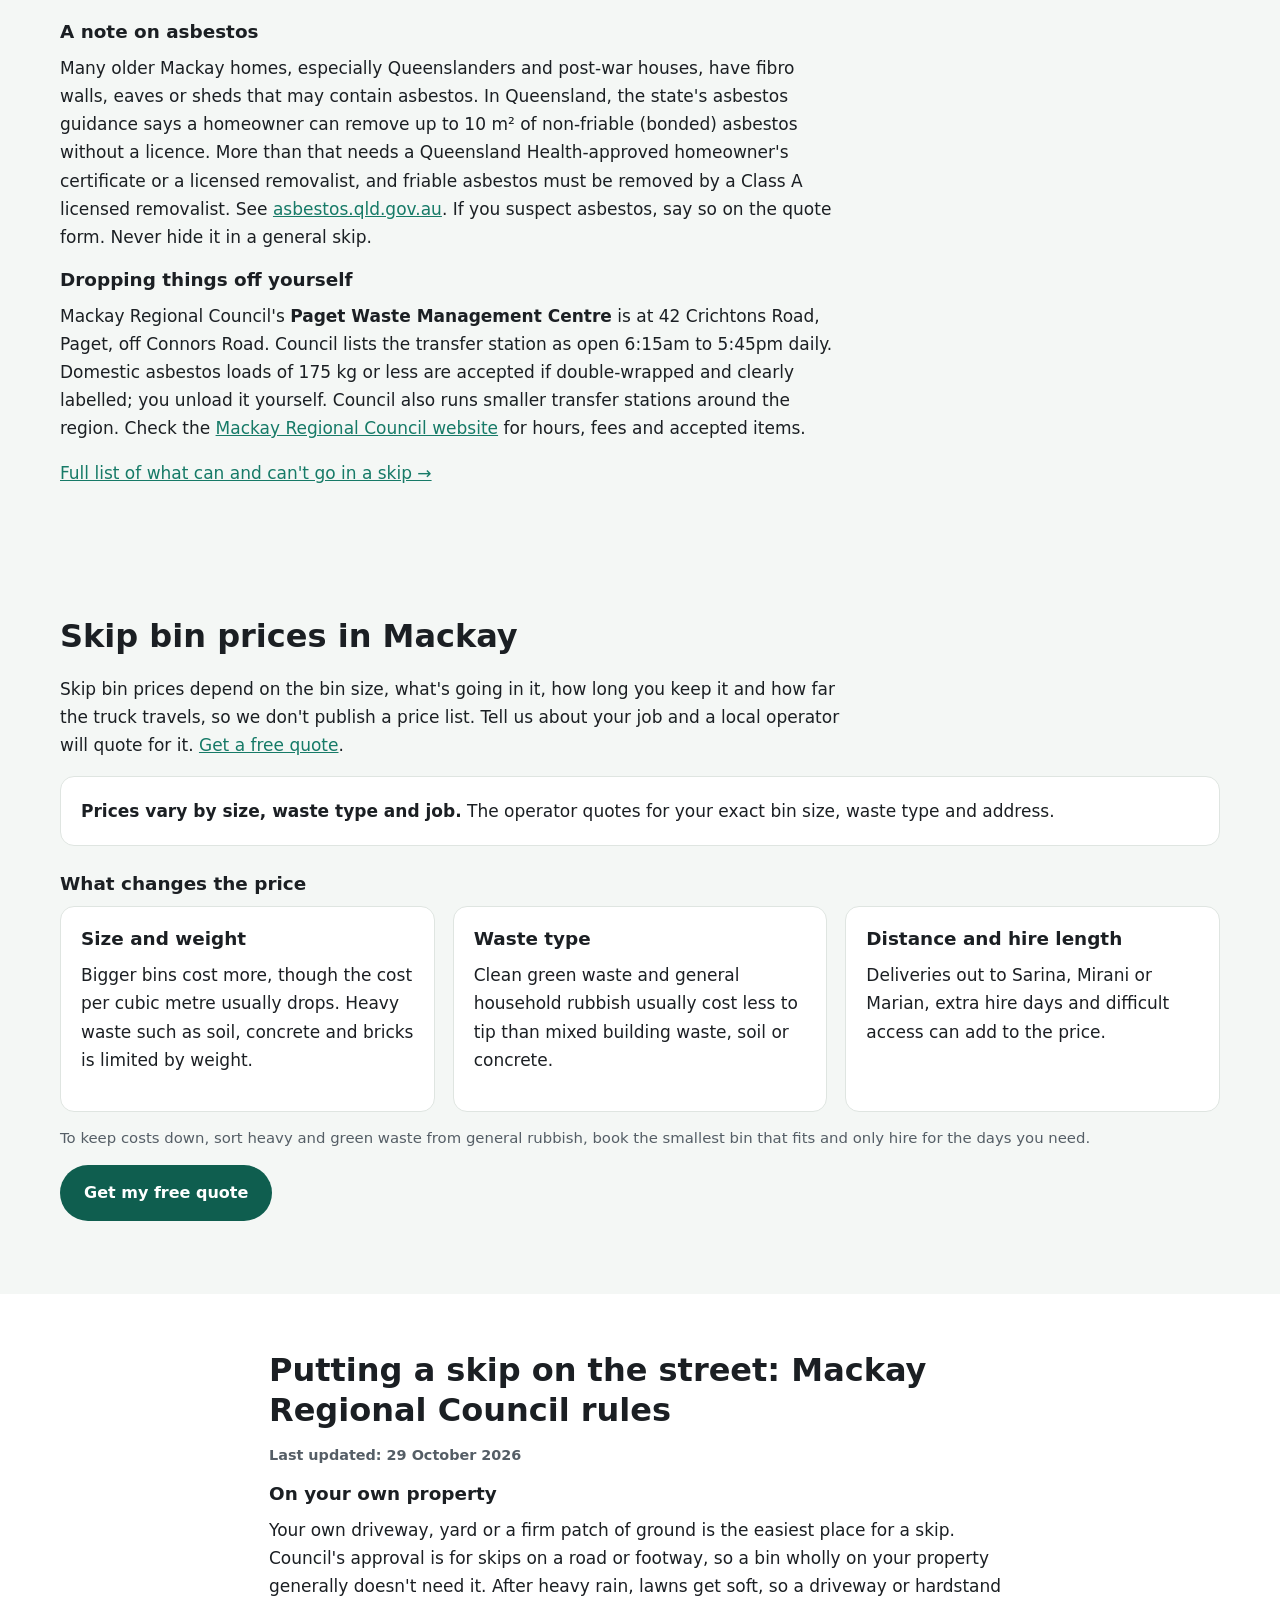
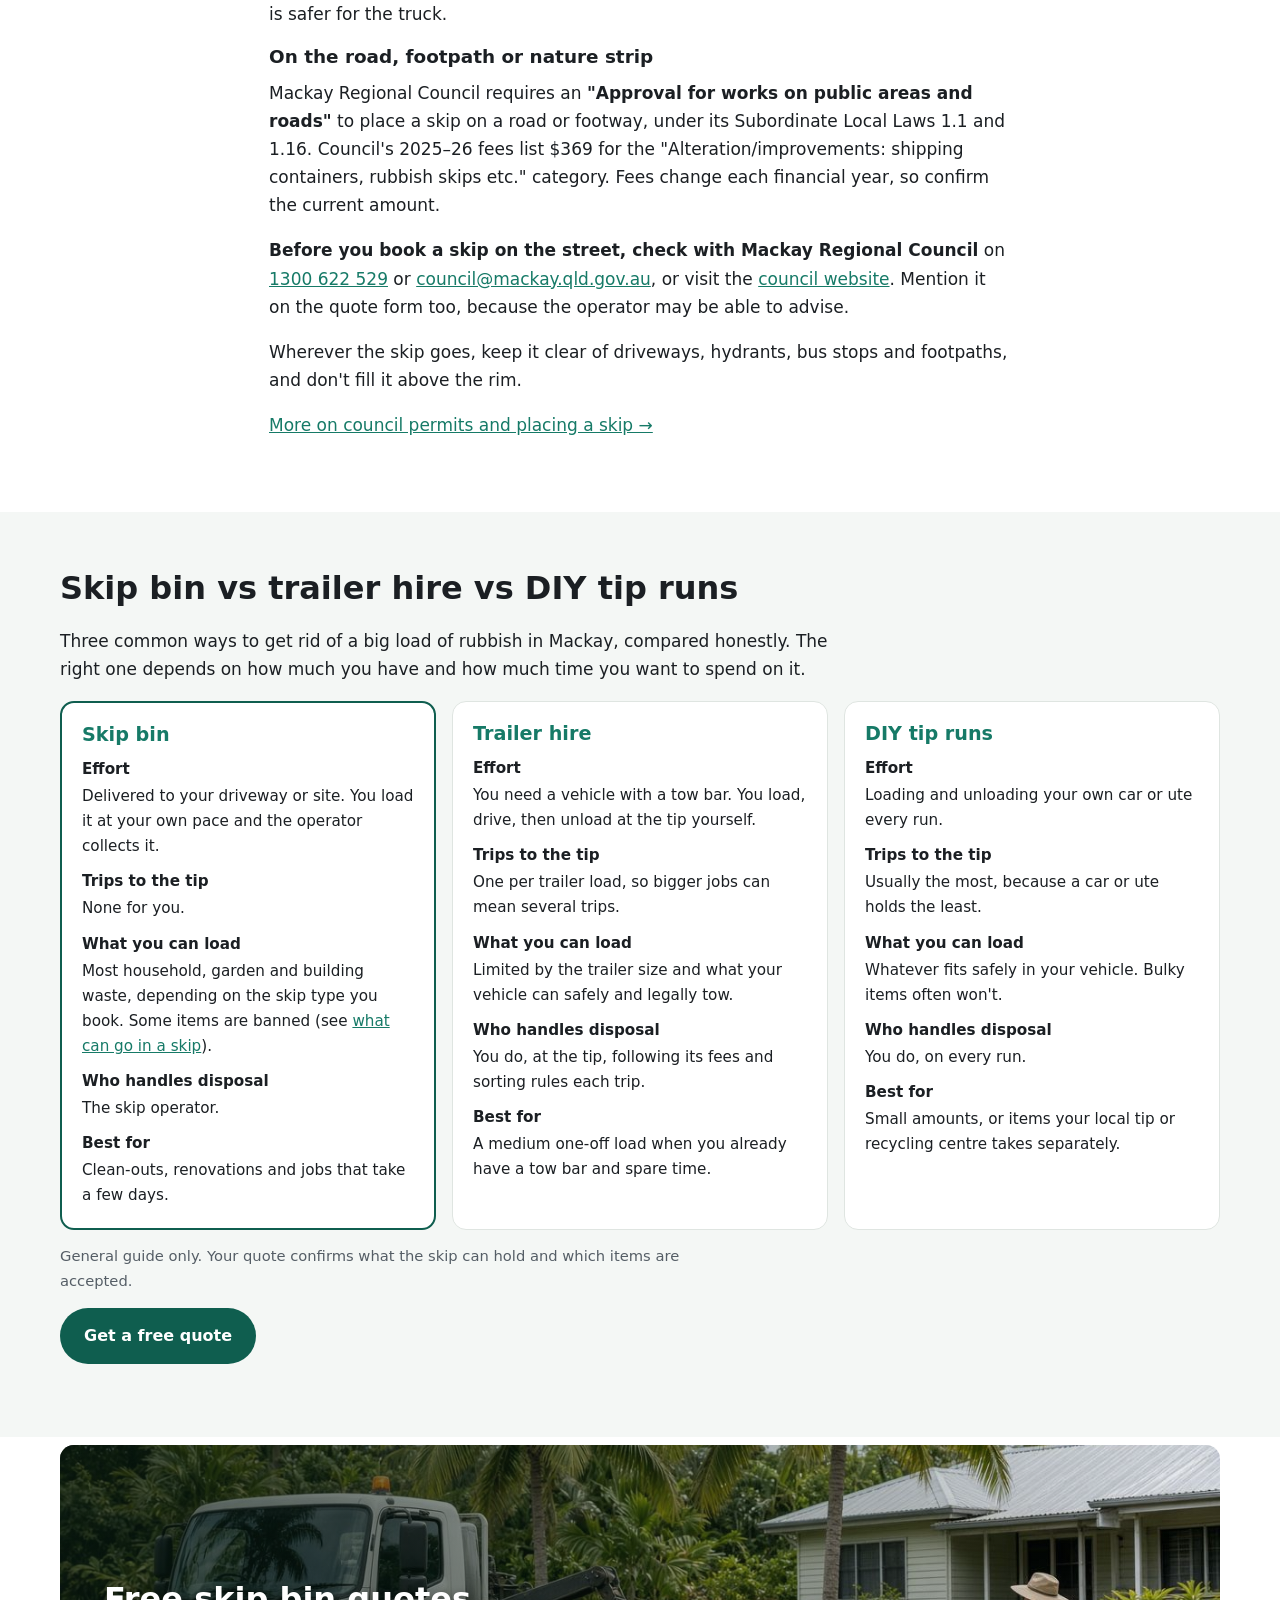
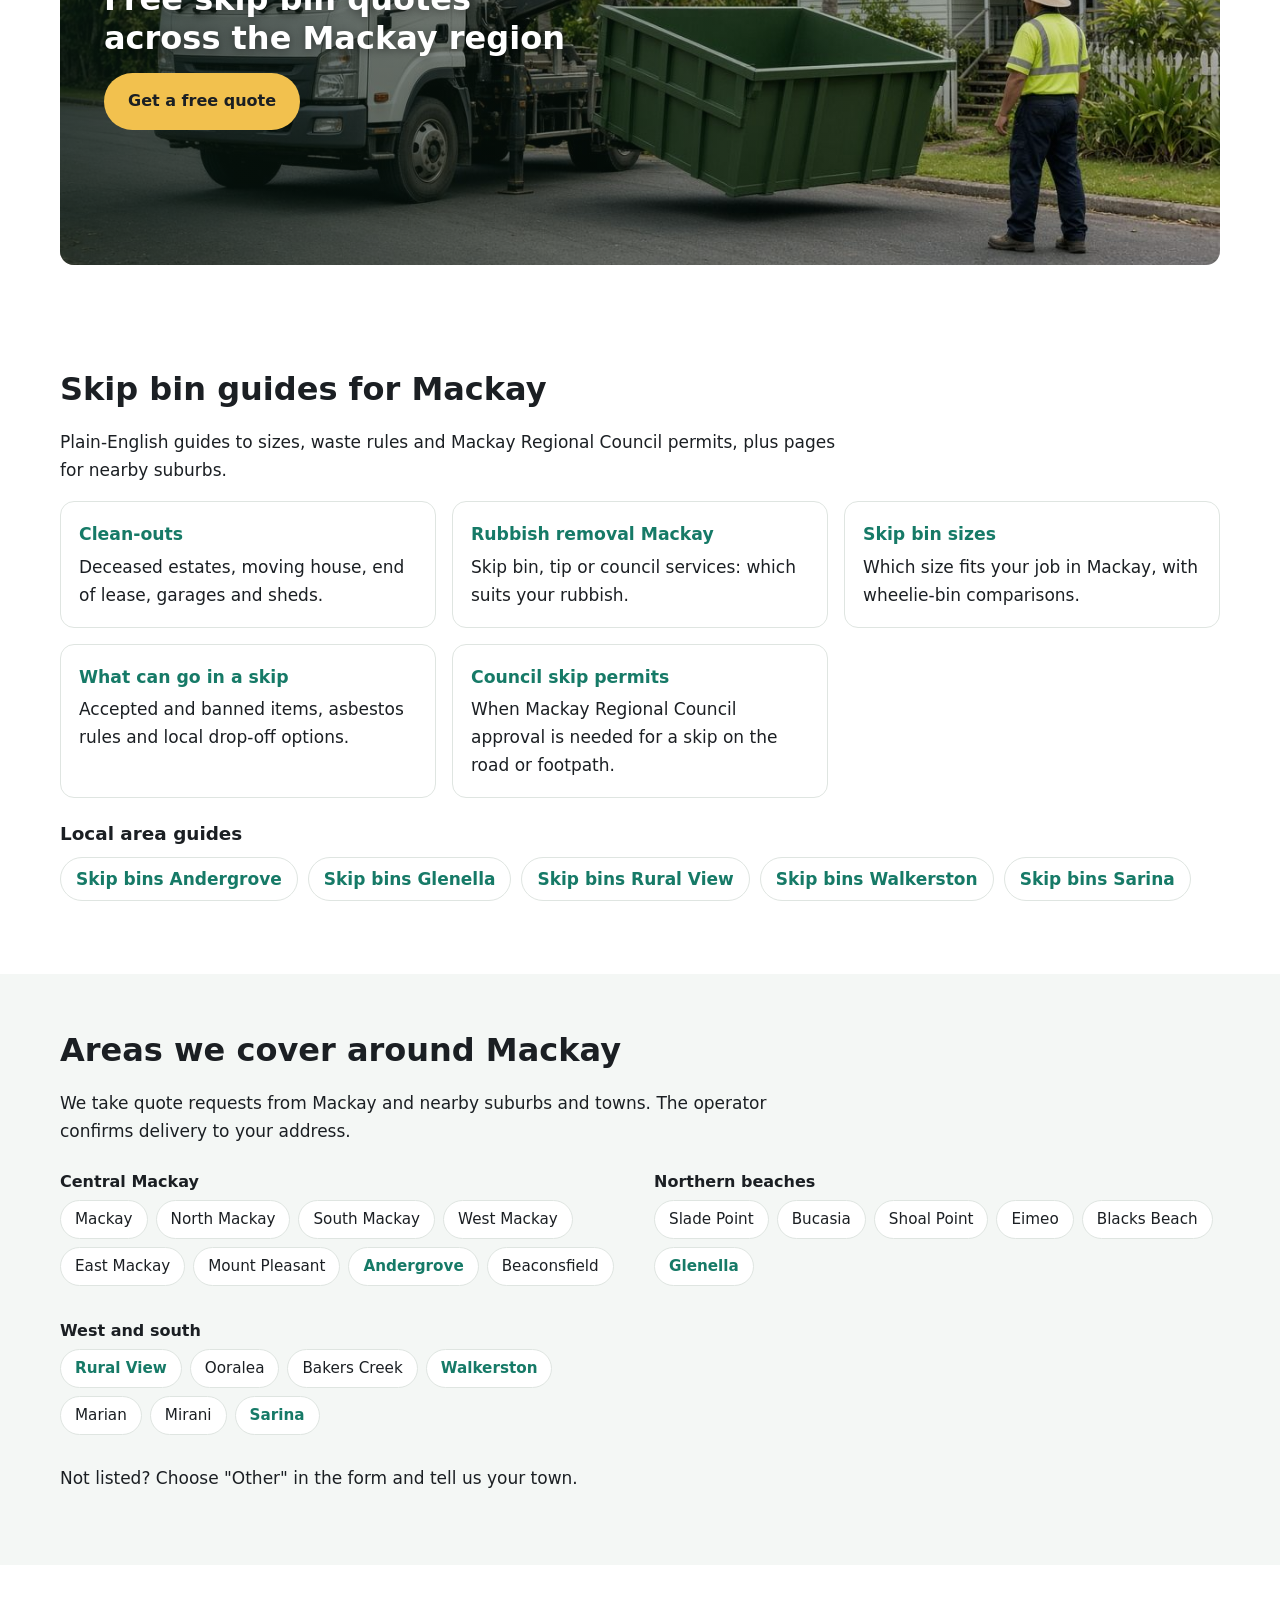
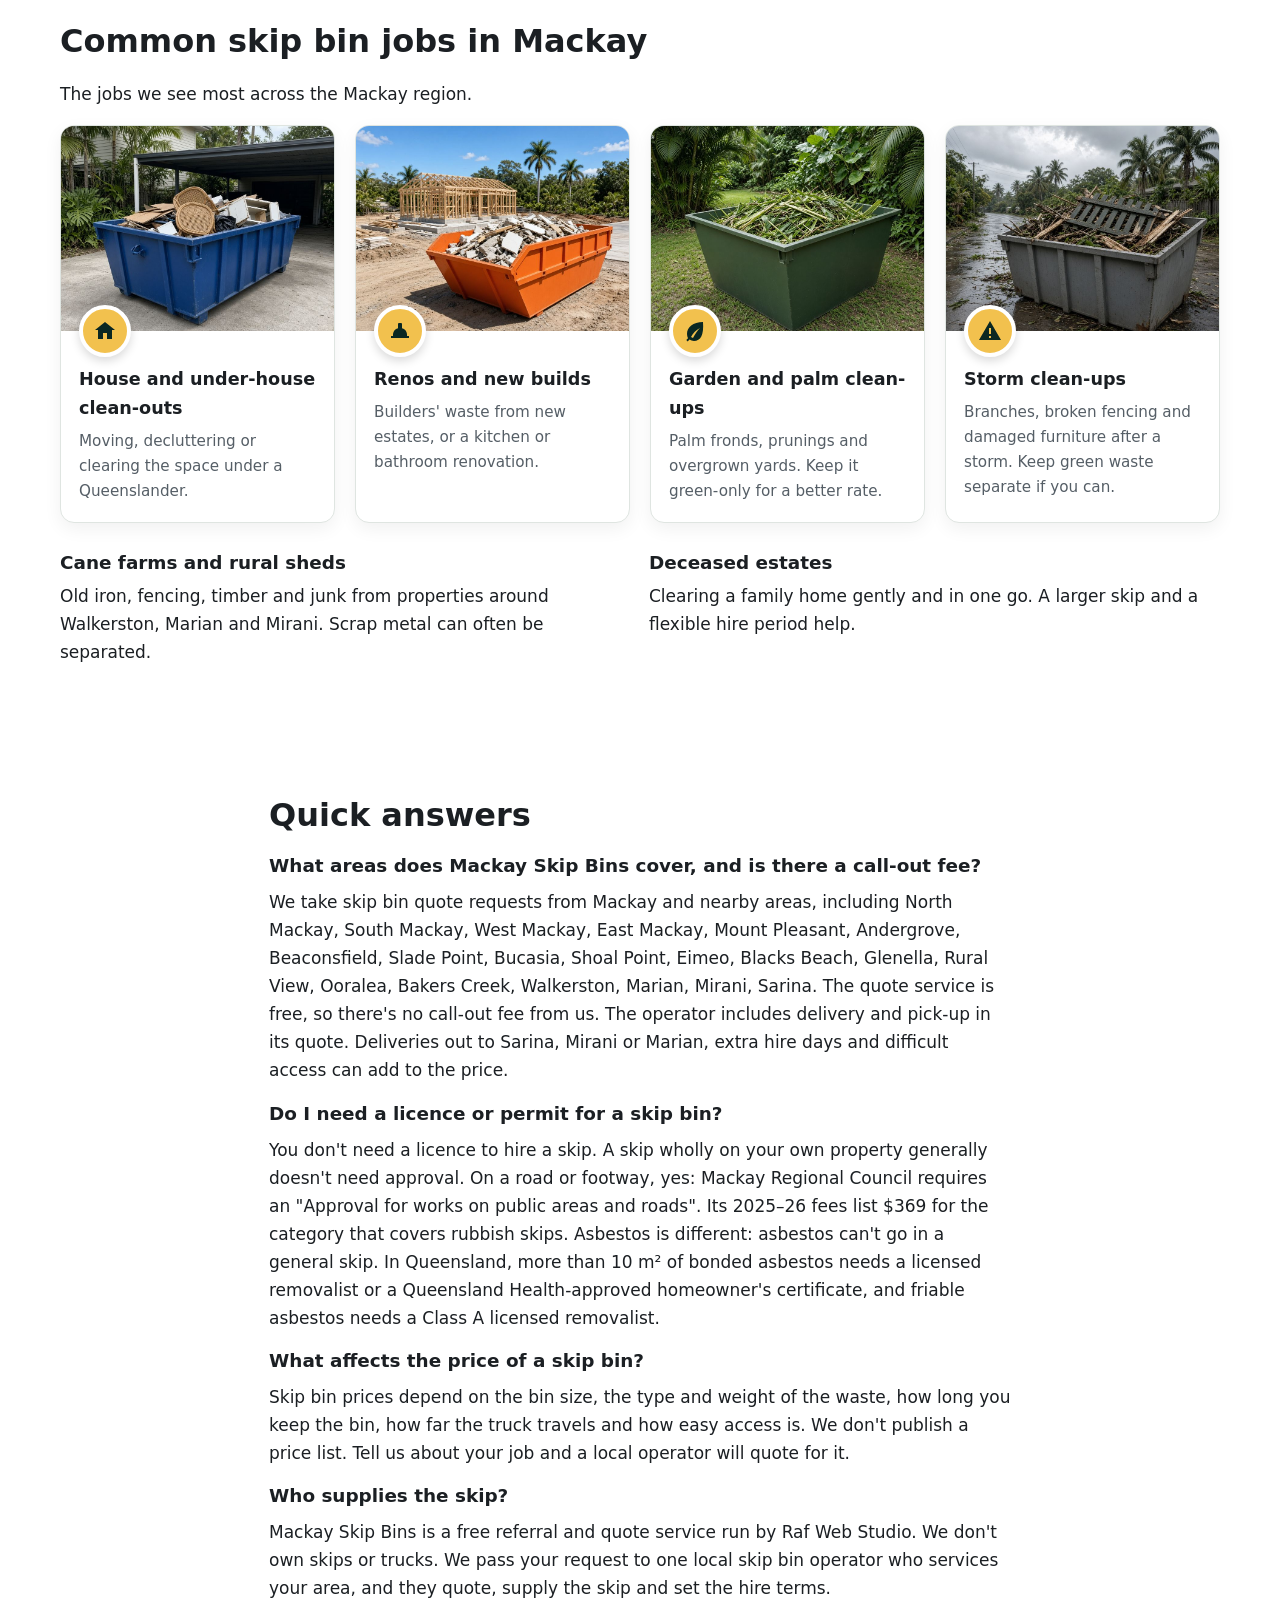
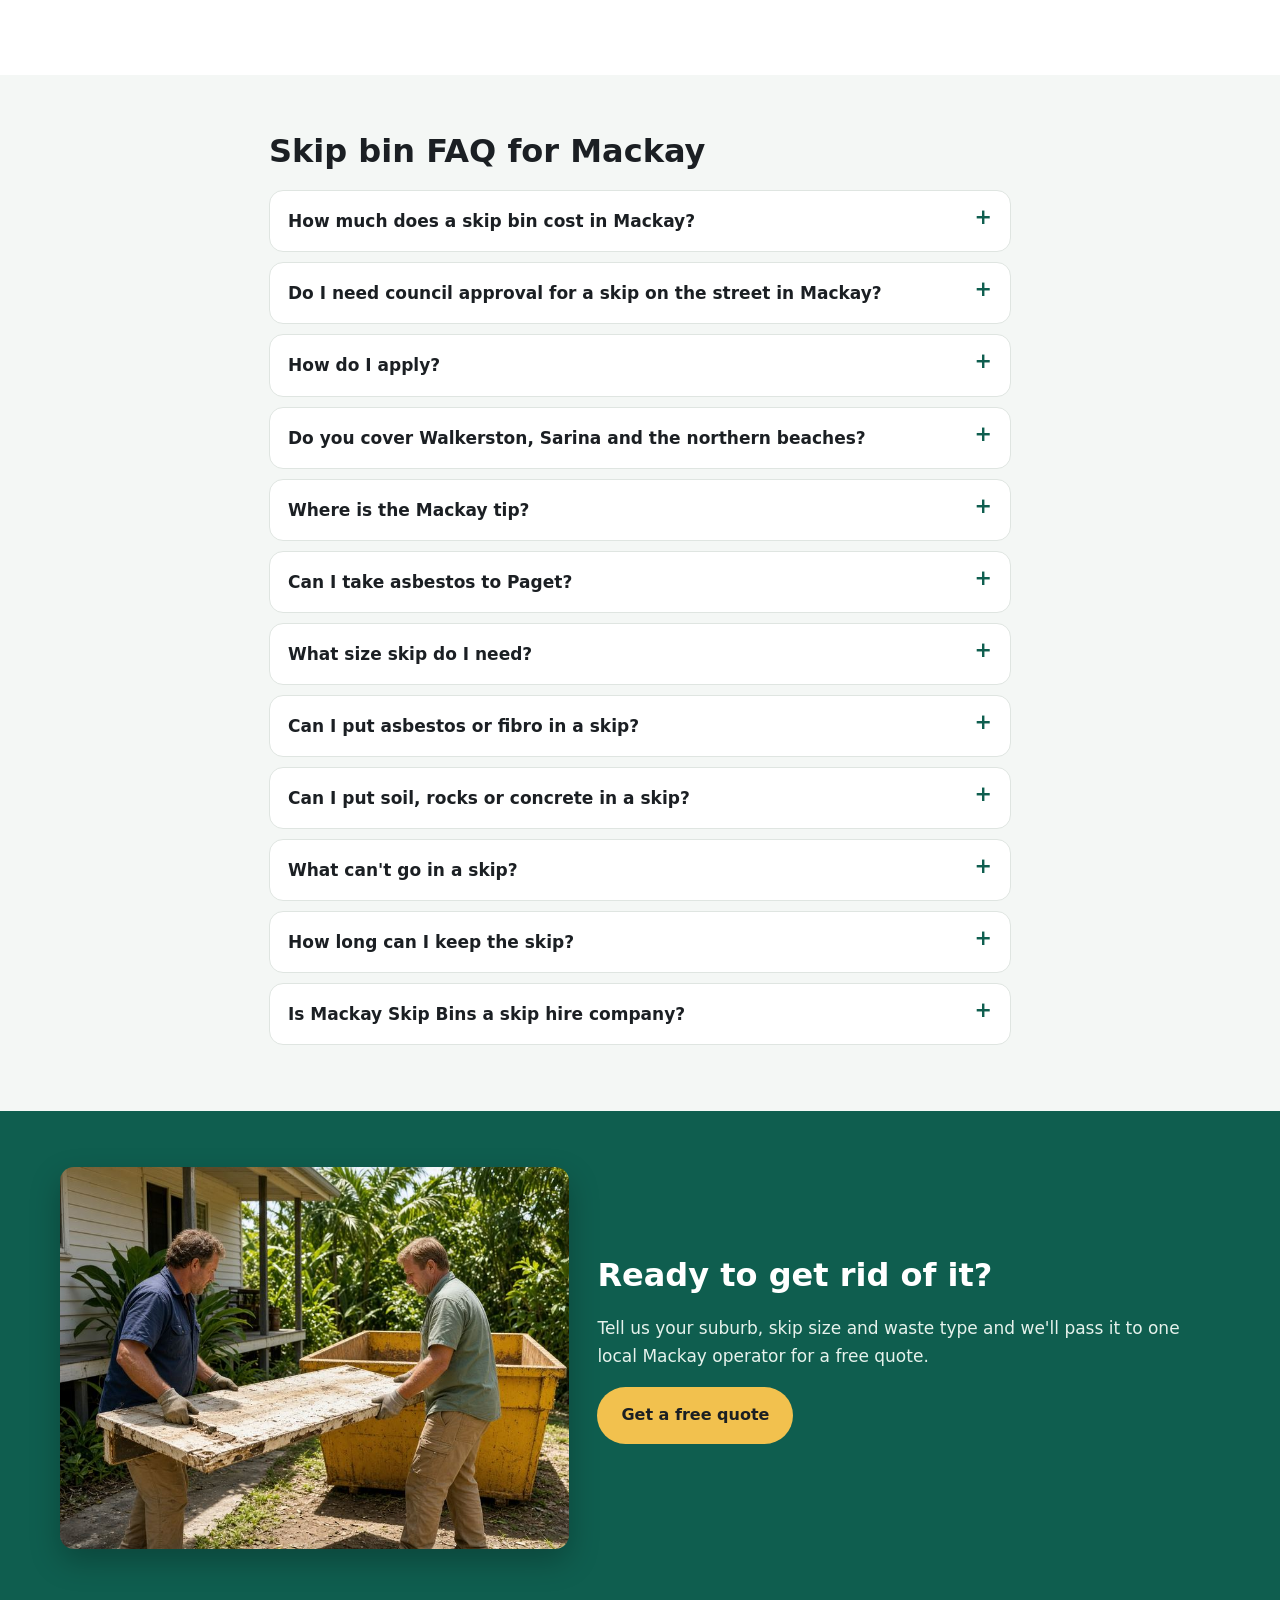
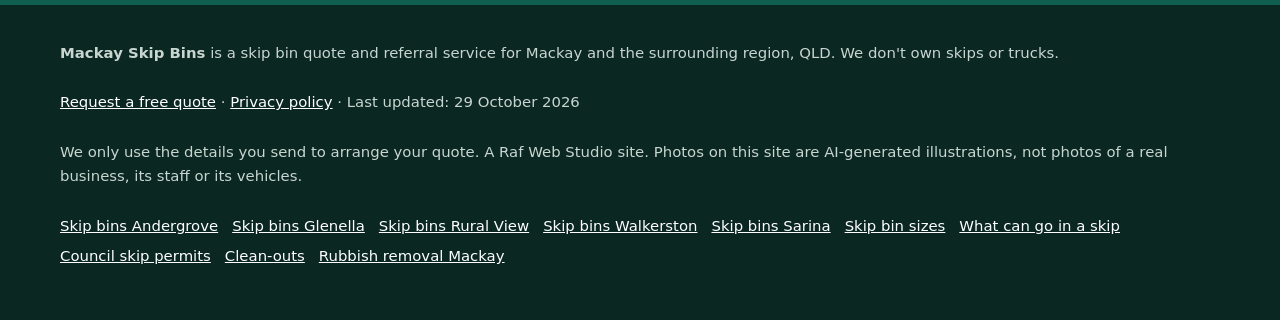
==== commit cf76074c: "Homepage v3: service+town tagline and big quote button, 'What do you need?' tiles, comparison sectio" ====
--- a/index.html
+++ b/index.html
@@ -39,7 +39,7 @@
  "name": "Skip Bins Mackay | Free Skip Bin Hire Quotes in Mackay QLD",
  "description": "Skip bins in Mackay, Andergrove, Glenella, Rural View, Walkerston and Sarina. Tell us your suburb, size and waste type and get a free quote from one local skip bin operator.",
  "inLanguage": "en-AU",
- "dateModified": "2026-10-24",
+ "dateModified": "2026-10-29",
  "isPartOf": {
   "@id": "https://mackayskipbins.com/#website"
  },
@@ -163,7 +163,7 @@
 {
  "@context": "https://schema.org",
  "@type": "WebSite",
- "dateModified": "2026-10-24",
+ "dateModified": "2026-10-29",
  "@id": "https://mackayskipbins.com/#website",
  "name": "Mackay Skip Bins",
  "url": "https://mackayskipbins.com/",
@@ -410,6 +410,29 @@
  ]
 }
 </script>
+<!--h3:css--><style>
+.h3-tag{font-size:1.2rem;font-weight:600;margin:.2em 0 .9em;color:#fff;text-shadow:0 1px 3px rgba(0,0,0,.6);max-width:36em}
+.btn-xl{font-size:1.15rem;padding:16px 30px;min-height:54px;box-shadow:0 6px 18px rgba(0,0,0,.25)}
+.h3-cta{margin:0 0 18px}
+.need-grid{display:grid;grid-template-columns:repeat(2,minmax(0,1fr));gap:12px;margin-top:18px}
+@media(min-width:800px){.need-grid{grid-template-columns:repeat(4,minmax(0,1fr));gap:16px}}
+.need-grid a{display:flex;flex-direction:column;justify-content:center;min-height:96px;padding:16px;background:#fff;border:2px solid var(--line);border-radius:var(--radius);text-decoration:none;color:var(--ink);line-height:1.35}
+.need-grid a:hover,.need-grid a:focus-visible{border-color:var(--green);background:var(--soft)}
+.need-grid strong{color:var(--green-2);font-size:1.05rem;margin-bottom:4px}
+.need-grid strong::after{content:" \2192"}
+.need-grid span{font-size:.92rem;color:var(--muted)}
+.cmp{display:grid;gap:16px;margin-top:18px}
+@media(min-width:900px){.cmp{grid-template-columns:repeat(3,minmax(0,1fr))}}
+.cmp article{background:#fff;border:1px solid var(--line);border-radius:var(--radius);padding:20px}
+.cmp article.cmp-main{border:2px solid var(--green)}
+.cmp h3{margin:0 0 10px;font-size:1.2rem;color:var(--green-2)}
+.cmp dl{margin:0}.cmp dt{font-weight:700;margin-top:10px;font-size:.95rem}.cmp dd{margin:2px 0 0;color:var(--ink);font-size:.95rem}
+.cmp-note{font-size:.92rem;color:var(--muted);margin-top:14px;max-width:46em}
+.mobile-call{transition:transform .2s ease;padding-bottom:calc(10px + env(safe-area-inset-bottom))}
+.mobile-call .btn{min-height:48px;font-size:1.05rem}
+.mobile-call.mc-off{transform:translateY(120%)}
+@media(prefers-reduced-motion:reduce){.mobile-call{transition:none}}
+</style><!--/h3:css-->
 </head>
 <body>
 <a class="skip-link" href="#main">Skip to content</a>
@@ -435,11 +458,12 @@
   </picture>
   <div class="wrap hero-grid">
     <div class="hero-copy">
-      <h1 id="h1">Skip Bins Mackay: Free Skip Bin Hire Quotes Across the Mackay Region</h1>
-      <p class="summary">In short: Mackay Skip Bins is a free quote service, not a skip hire company. Tell us your suburb and job, and we pass it to one local skip bin operator, who quotes you directly.</p>
+      <h1 id="h1">Skip Bins Mackay: Free Skip Bin Hire Quotes Across the Mackay Region</h1><!--h3:hero-->
+      <p class="h3-tag">Skip bin hire in Mackay: tell us the job and get one free quote from a local operator.</p>
+      <p class="h3-cta"><a class="btn btn-call btn-xl" href="#quote">Get a free quote</a></p><!--/h3:hero-->      <p class="summary">In short: Mackay Skip Bins is a free quote service, not a skip hire company. Tell us your suburb and job, and we pass it to one local skip bin operator, who quotes you directly.</p>
       <p class="lead">Cleaning up after a storm in Andergrove, renovating a Queenslander in West Mackay or clearing out a shed in Walkerston? Tell us your suburb, skip size and waste type, and we'll pass it to one local skip bin operator for a free, no-obligation quote.</p>
       <div class="ctas"><a class="btn btn-ghost" href="#sizes">Skip size guide</a><a class="btn btn-ghost" href="#council">Council rules</a></div>
-      <p class="updated">Last updated: 24 October 2026</p>
+      <p class="updated">Last updated: 29 October 2026</p>
     </div>
     <div class="hero-form-card" id="quote">
       <h2 id="quote-h">Get a free skip bin quote in Mackay</h2>
@@ -480,6 +504,15 @@
 <section class="trust" aria-label="Why use this service">
   <ul class="wrap trust-list"><li><svg viewBox="0 0 24 24" aria-hidden="true"><path fill="currentColor" d="M9 16.2 4.8 12l-1.4 1.4L9 19 21 7l-1.4-1.4z"/></svg><span><strong>Free quote</strong> for your exact job</span></li><li><svg viewBox="0 0 24 24" aria-hidden="true"><path fill="currentColor" d="M9 16.2 4.8 12l-1.4 1.4L9 19 21 7l-1.4-1.4z"/></svg><span><strong>One local operator,</strong> not a call-centre auction</span></li><li><svg viewBox="0 0 24 24" aria-hidden="true"><path fill="currentColor" d="M9 16.2 4.8 12l-1.4 1.4L9 19 21 7l-1.4-1.4z"/></svg><span><strong>Mackay, Andergrove, Walkerston, Sarina</strong> and surrounds</span></li><li><svg viewBox="0 0 24 24" aria-hidden="true"><path fill="currentColor" d="M9 16.2 4.8 12l-1.4 1.4L9 19 21 7l-1.4-1.4z"/></svg><span><strong>No obligation</strong> to book</span></li></ul>
 </section>
+<!--h3:need-->
+<section id="need" aria-labelledby="need-h">
+  <div class="wrap">
+    <h2 id="need-h">What do you need a skip for in Mackay?</h2>
+    <p class="intro">Tap the closest match to read more, or go straight to the <a href="#quote">free quote form</a>.</p>
+    <div class="need-grid"><a href="/clean-outs/"><strong>Home &amp; garage clean-outs</strong><span>Moving, downsizing, estates and sheds.</span></a><a href="/rubbish-removal-mackay/"><strong>Rubbish removal Mackay</strong><span>Skip, tip run or council pick-up.</span></a><a href="#jobs"><strong>Renovation waste</strong><span>Bathrooms, kitchens, flooring and tiles.</span></a><a href="#jobs"><strong>Garden &amp; green waste</strong><span>Branches, prunings and storm clean-ups.</span></a><a href="#quote"><strong>Builders' waste</strong><span>Small builds, decks and site clean-ups.</span></a><a href="/skip-bin-sizes/"><strong>Skip bin sizes</strong><span>Which size fits your job.</span></a><a href="/what-can-go-in-a-skip/"><strong>What can go in a skip</strong><span>Accepted and banned items.</span></a><a href="/skip-bin-council-permit/"><strong>Council skip permits</strong><span>When a skip on the street needs approval.</span></a></div>
+  </div>
+</section>
+<!--/h3:need-->
 <section id="how" aria-labelledby="how-h">
   <div class="wrap">
     <h2 id="how-h">How it works</h2>
@@ -555,7 +588,7 @@
 <section id="council" aria-labelledby="council-h">
   <div class="wrap intro">
     <h2 id="council-h">Putting a skip on the street: Mackay Regional Council rules</h2>
-    <p class="updated-dark">Last updated: 24 October 2026</p>
+    <p class="updated-dark">Last updated: 29 October 2026</p>
     <h3>On your own property</h3>
     <p>Your own driveway, yard or a firm patch of ground is the easiest place for a skip. Council's approval is for skips on a road or footway, so a bin wholly on your property generally doesn't need it. After heavy rain, lawns get soft, so a driveway or hardstand is safer for the truck.</p>
     <h3>On the road, footpath or nature strip</h3>
@@ -565,6 +598,17 @@
     <p><a href="/skip-bin-council-permit/">More on council permits and placing a skip →</a></p>
   </div>
 </section>
+<!--h3:compare-->
+<section class="alt" id="compare" aria-labelledby="compare-h">
+  <div class="wrap">
+    <h2 id="compare-h">Skip bin vs trailer hire vs DIY tip runs</h2>
+    <p class="intro">Three common ways to get rid of a big load of rubbish in Mackay, compared honestly. The right one depends on how much you have and how much time you want to spend on it.</p>
+    <div class="cmp"><article class="cmp-main"><h3>Skip bin</h3><dl><dt>Effort</dt><dd>Delivered to your driveway or site. You load it at your own pace and the operator collects it.</dd><dt>Trips to the tip</dt><dd>None for you.</dd><dt>What you can load</dt><dd>Most household, garden and building waste, depending on the skip type you book. Some items are banned (see <a href="/what-can-go-in-a-skip/">what can go in a skip</a>).</dd><dt>Who handles disposal</dt><dd>The skip operator.</dd><dt>Best for</dt><dd>Clean-outs, renovations and jobs that take a few days.</dd></dl></article><article><h3>Trailer hire</h3><dl><dt>Effort</dt><dd>You need a vehicle with a tow bar. You load, drive, then unload at the tip yourself.</dd><dt>Trips to the tip</dt><dd>One per trailer load, so bigger jobs can mean several trips.</dd><dt>What you can load</dt><dd>Limited by the trailer size and what your vehicle can safely and legally tow.</dd><dt>Who handles disposal</dt><dd>You do, at the tip, following its fees and sorting rules each trip.</dd><dt>Best for</dt><dd>A medium one-off load when you already have a tow bar and spare time.</dd></dl></article><article><h3>DIY tip runs</h3><dl><dt>Effort</dt><dd>Loading and unloading your own car or ute every run.</dd><dt>Trips to the tip</dt><dd>Usually the most, because a car or ute holds the least.</dd><dt>What you can load</dt><dd>Whatever fits safely in your vehicle. Bulky items often won't.</dd><dt>Who handles disposal</dt><dd>You do, on every run.</dd><dt>Best for</dt><dd>Small amounts, or items your local tip or recycling centre takes separately.</dd></dl></article></div>
+    <p class="cmp-note">General guide only. Your quote confirms what the skip can hold and which items are accepted.</p>
+    <p><a class="btn btn-primary" href="#quote">Get a free quote</a></p>
+  </div>
+</section>
+<!--/h3:compare-->
 <section class="band-wrap" aria-label="Free skip bin quotes across the Mackay region">
   <div class="wrap">
     <div class="truck-band">
@@ -667,7 +711,7 @@
 <footer class="site-footer">
   <div class="wrap">
     <p><strong>Mackay Skip Bins</strong> is a skip bin quote and referral service for Mackay and the surrounding region, QLD. We don't own skips or trucks.</p>
-    <p><a href="#quote">Request a free quote</a> · <a href="privacy.html">Privacy policy</a> · Last updated: 24 October 2026</p>
+    <p><a href="#quote">Request a free quote</a> · <a href="privacy.html">Privacy policy</a> · Last updated: 29 October 2026</p>
     <p>We only use the details you send to arrange your quote. A Raf Web Studio site. Photos on this site are AI-generated illustrations, not photos of a real business, its staff or its vehicles.</p>
     <p class="footer-links"><a href="/skip-bins-andergrove/">Skip bins Andergrove</a> <a href="/skip-bins-glenella/">Skip bins Glenella</a> <a href="/skip-bins-rural-view/">Skip bins Rural View</a> <a href="/skip-bins-walkerston/">Skip bins Walkerston</a> <a href="/skip-bins-sarina/">Skip bins Sarina</a> <a href="/skip-bin-sizes/">Skip bin sizes</a> <a href="/what-can-go-in-a-skip/">What can go in a skip</a> <a href="/skip-bin-council-permit/">Council skip permits</a> <a href="/clean-outs/">Clean-outs</a> <a href="/rubbish-removal-mackay/">Rubbish removal Mackay</a></p>
   </div>
@@ -677,5 +721,6 @@
   <a class="btn btn-call" href="#quote">Get a free quote</a>
 </div>
 <script src="form.js" defer></script>
+<!--h3:js--><script>(function(){var b=document.querySelector('.mobile-call'),q=document.getElementById('quote');if(!b||!q||!('IntersectionObserver' in window))return;new IntersectionObserver(function(e){b.classList.toggle('mc-off',e[0].isIntersecting)},{threshold:.15}).observe(q)})();</script><!--/h3:js-->
 </body>
 </html>
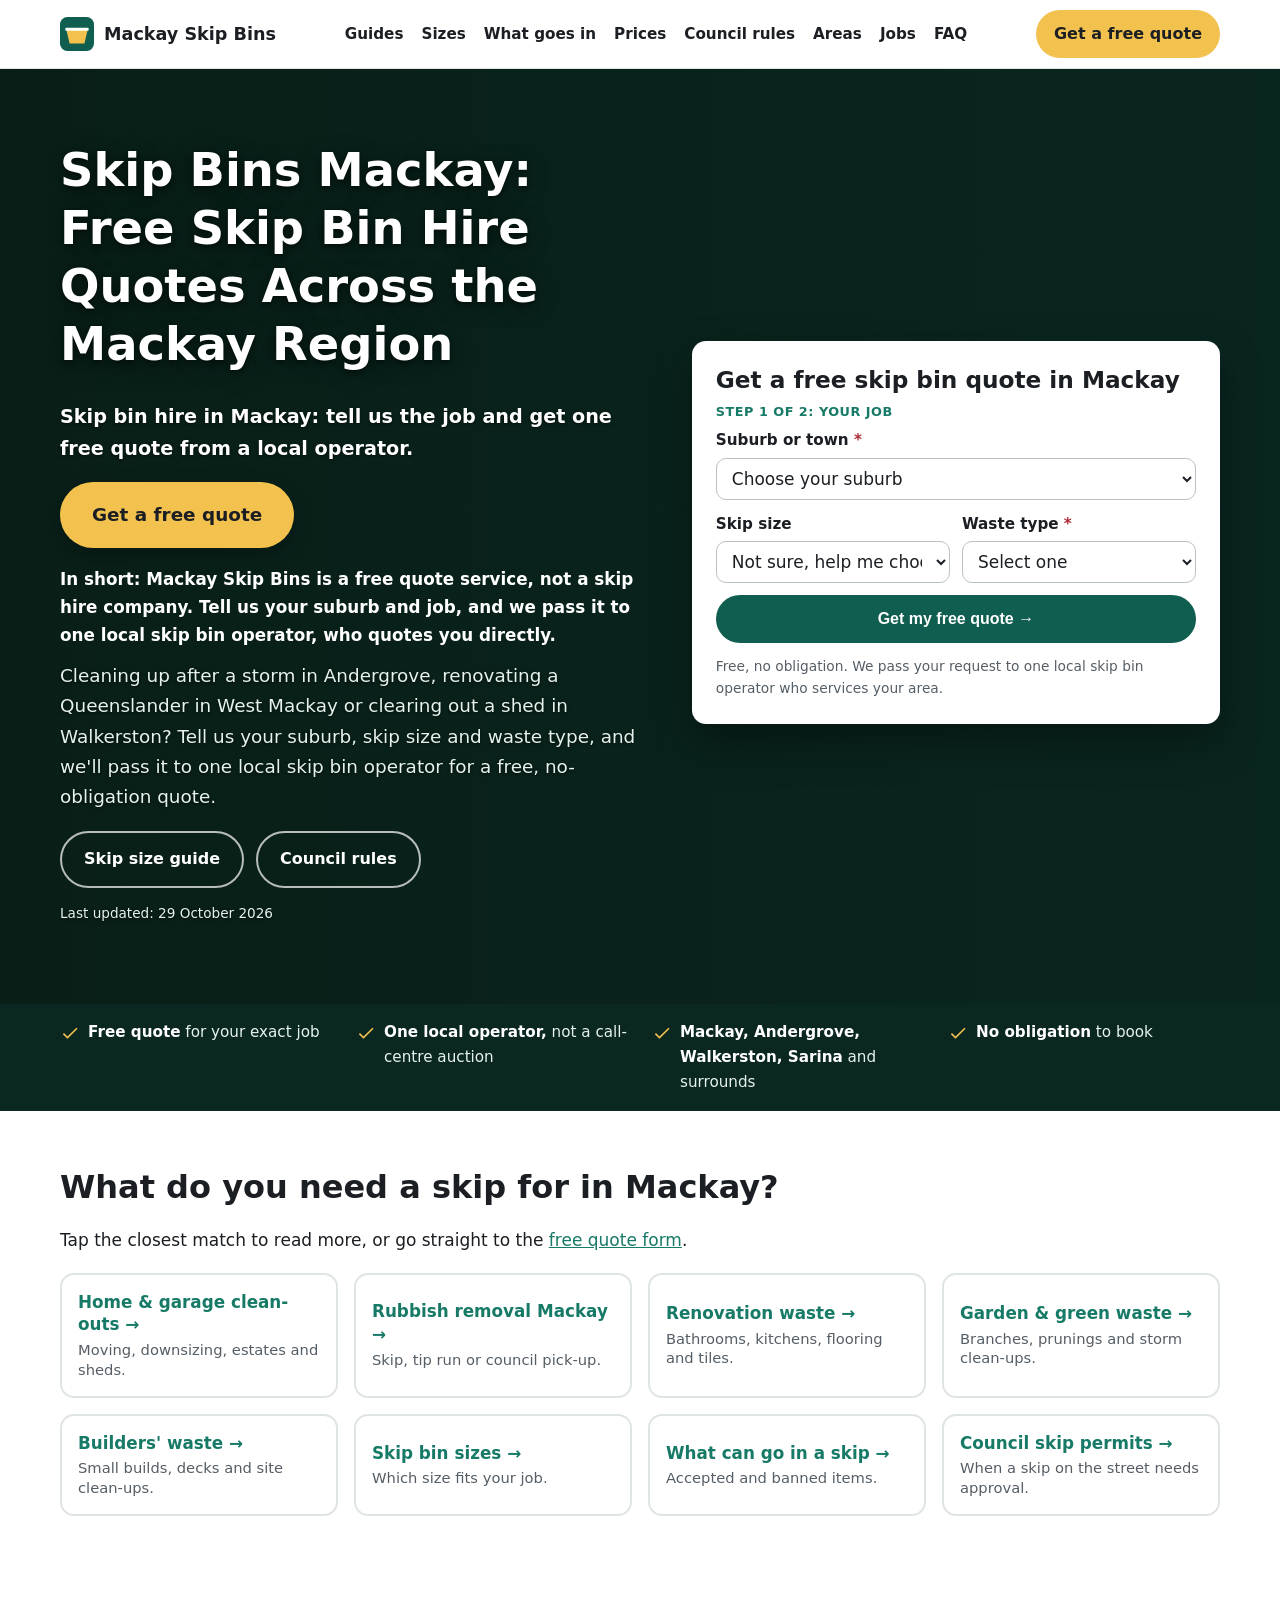
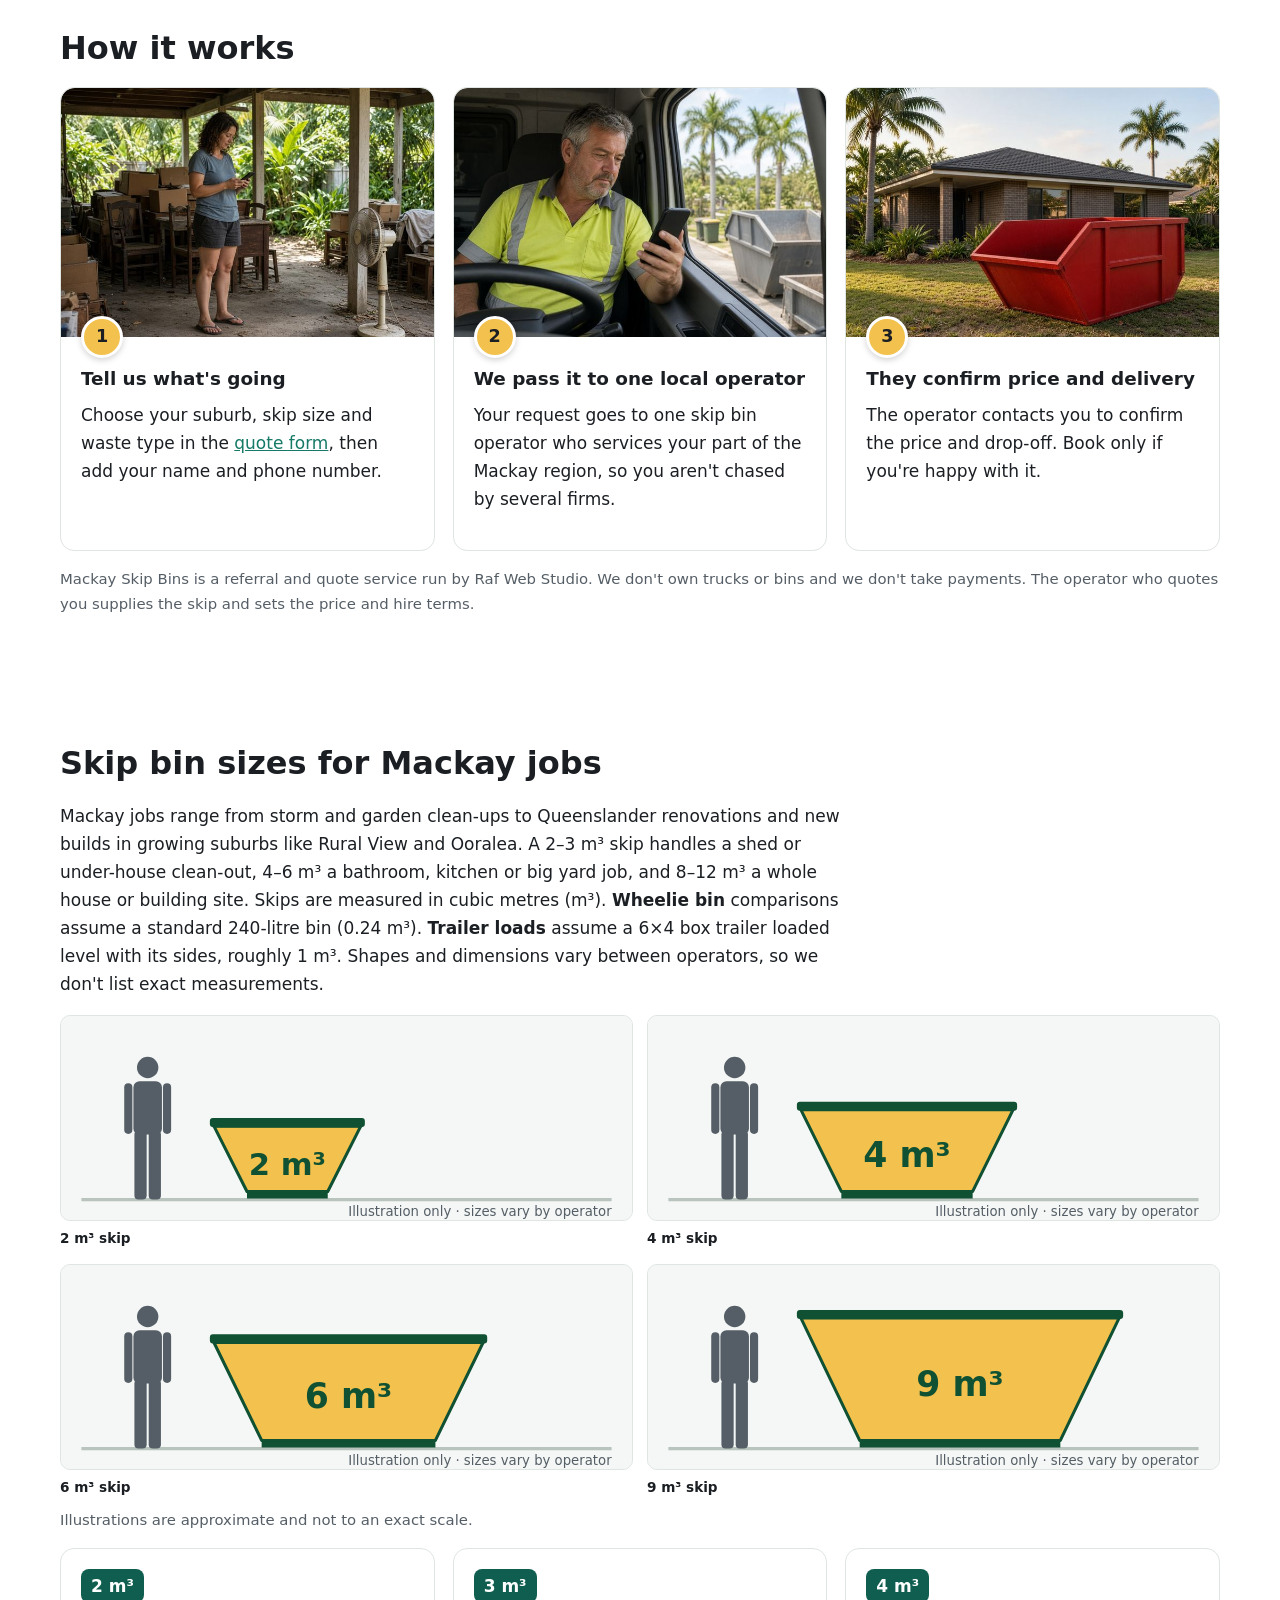
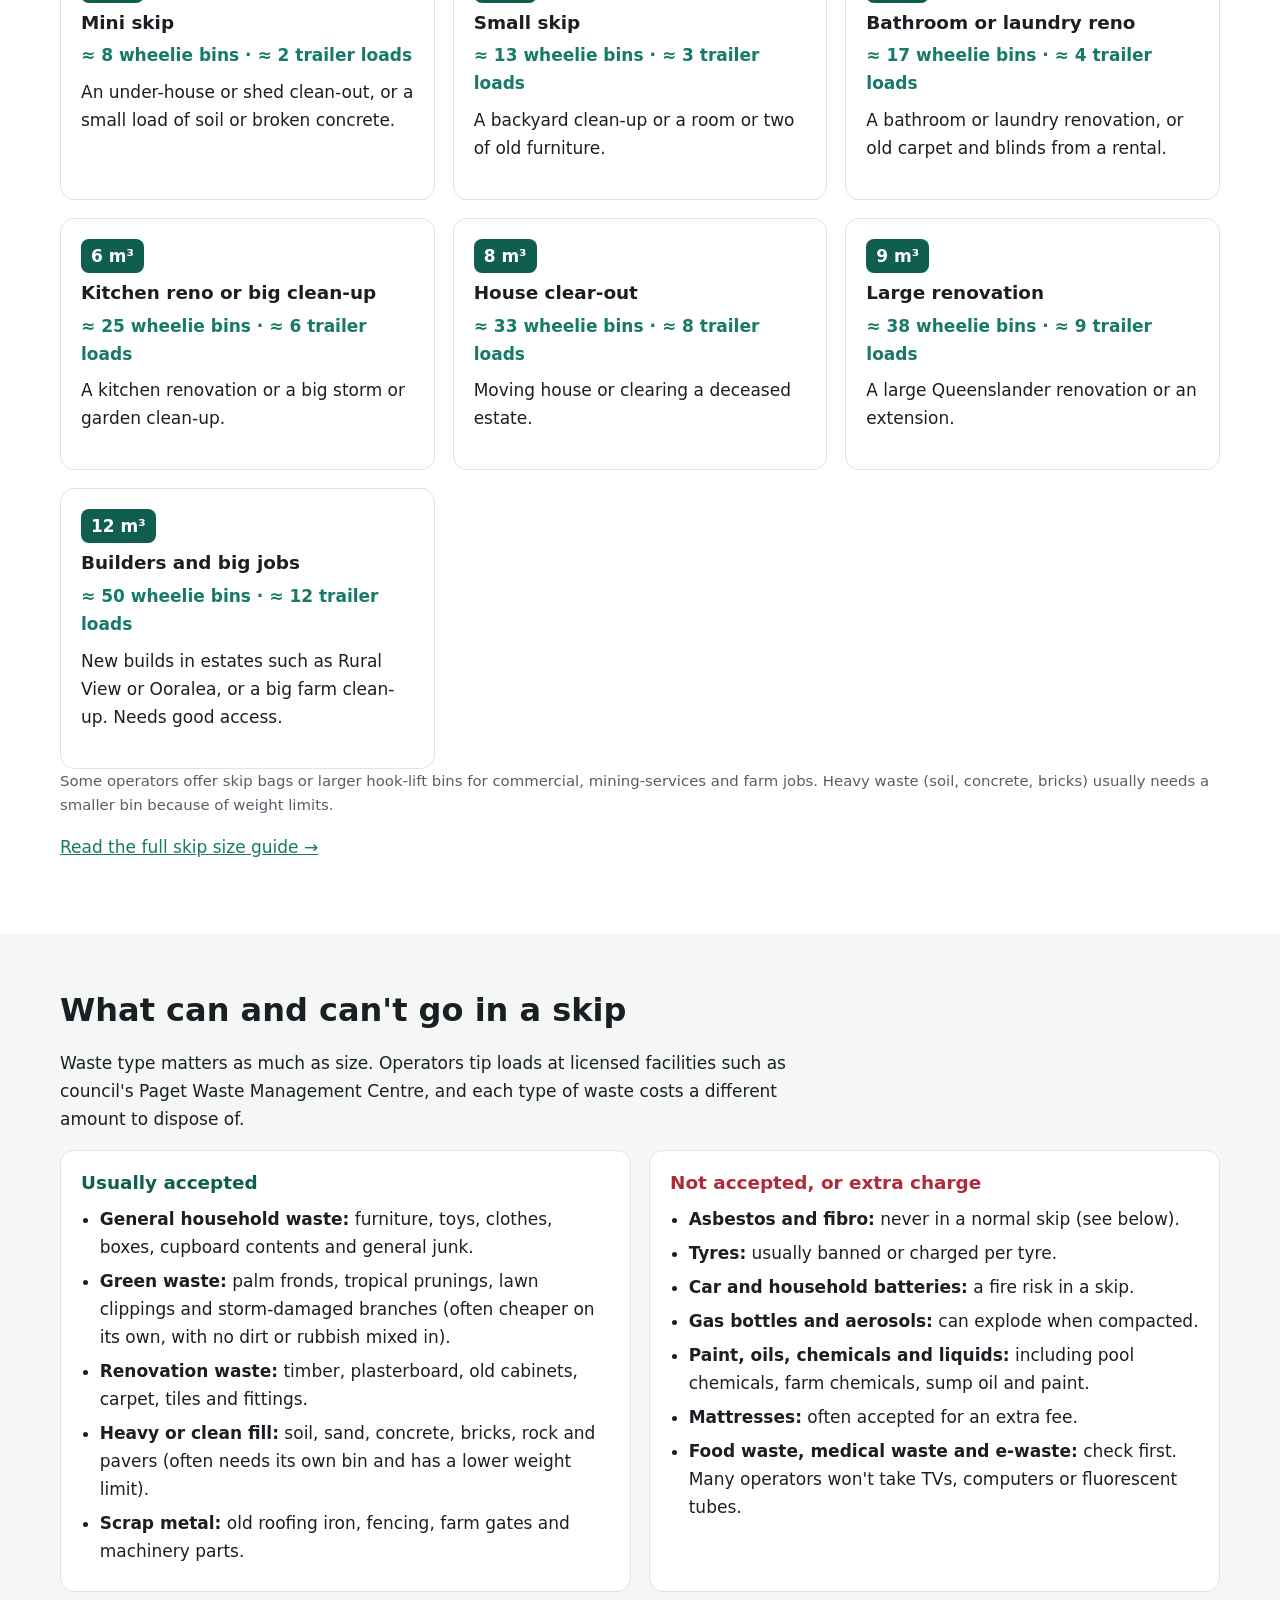
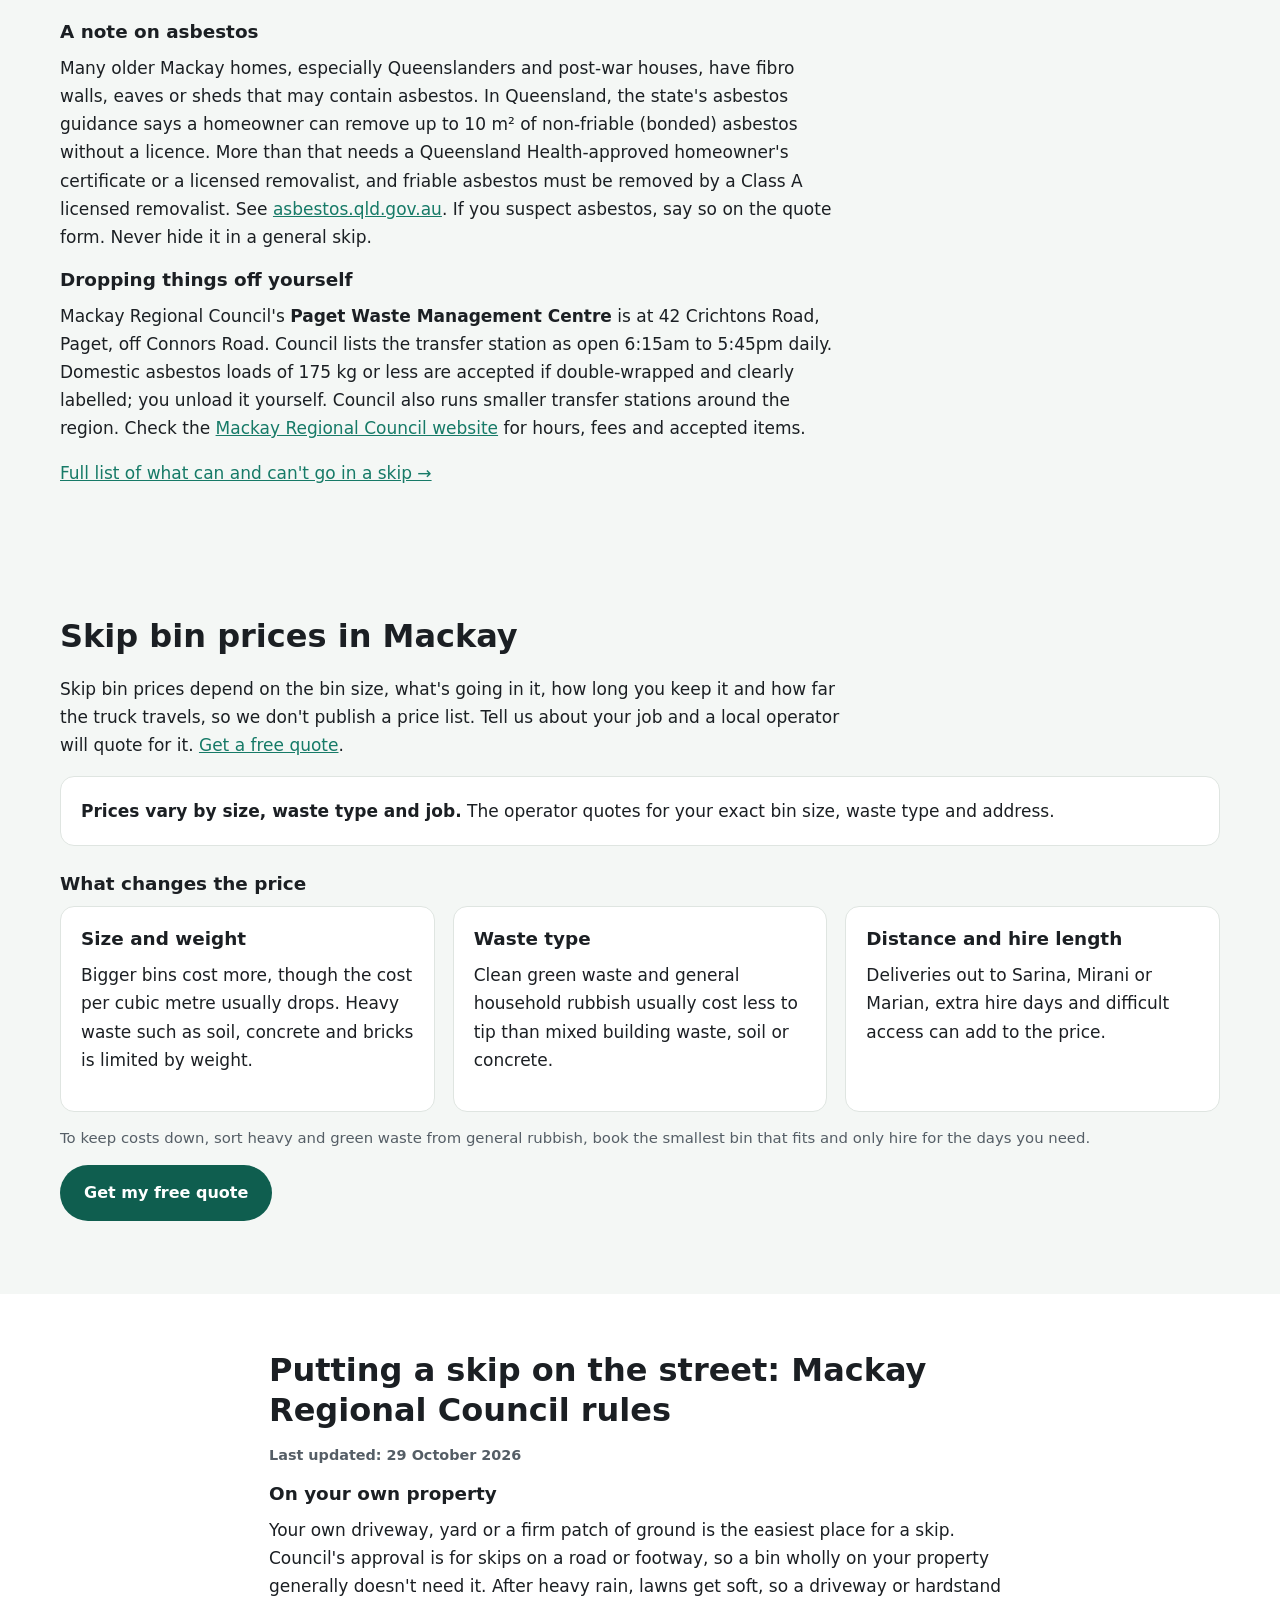
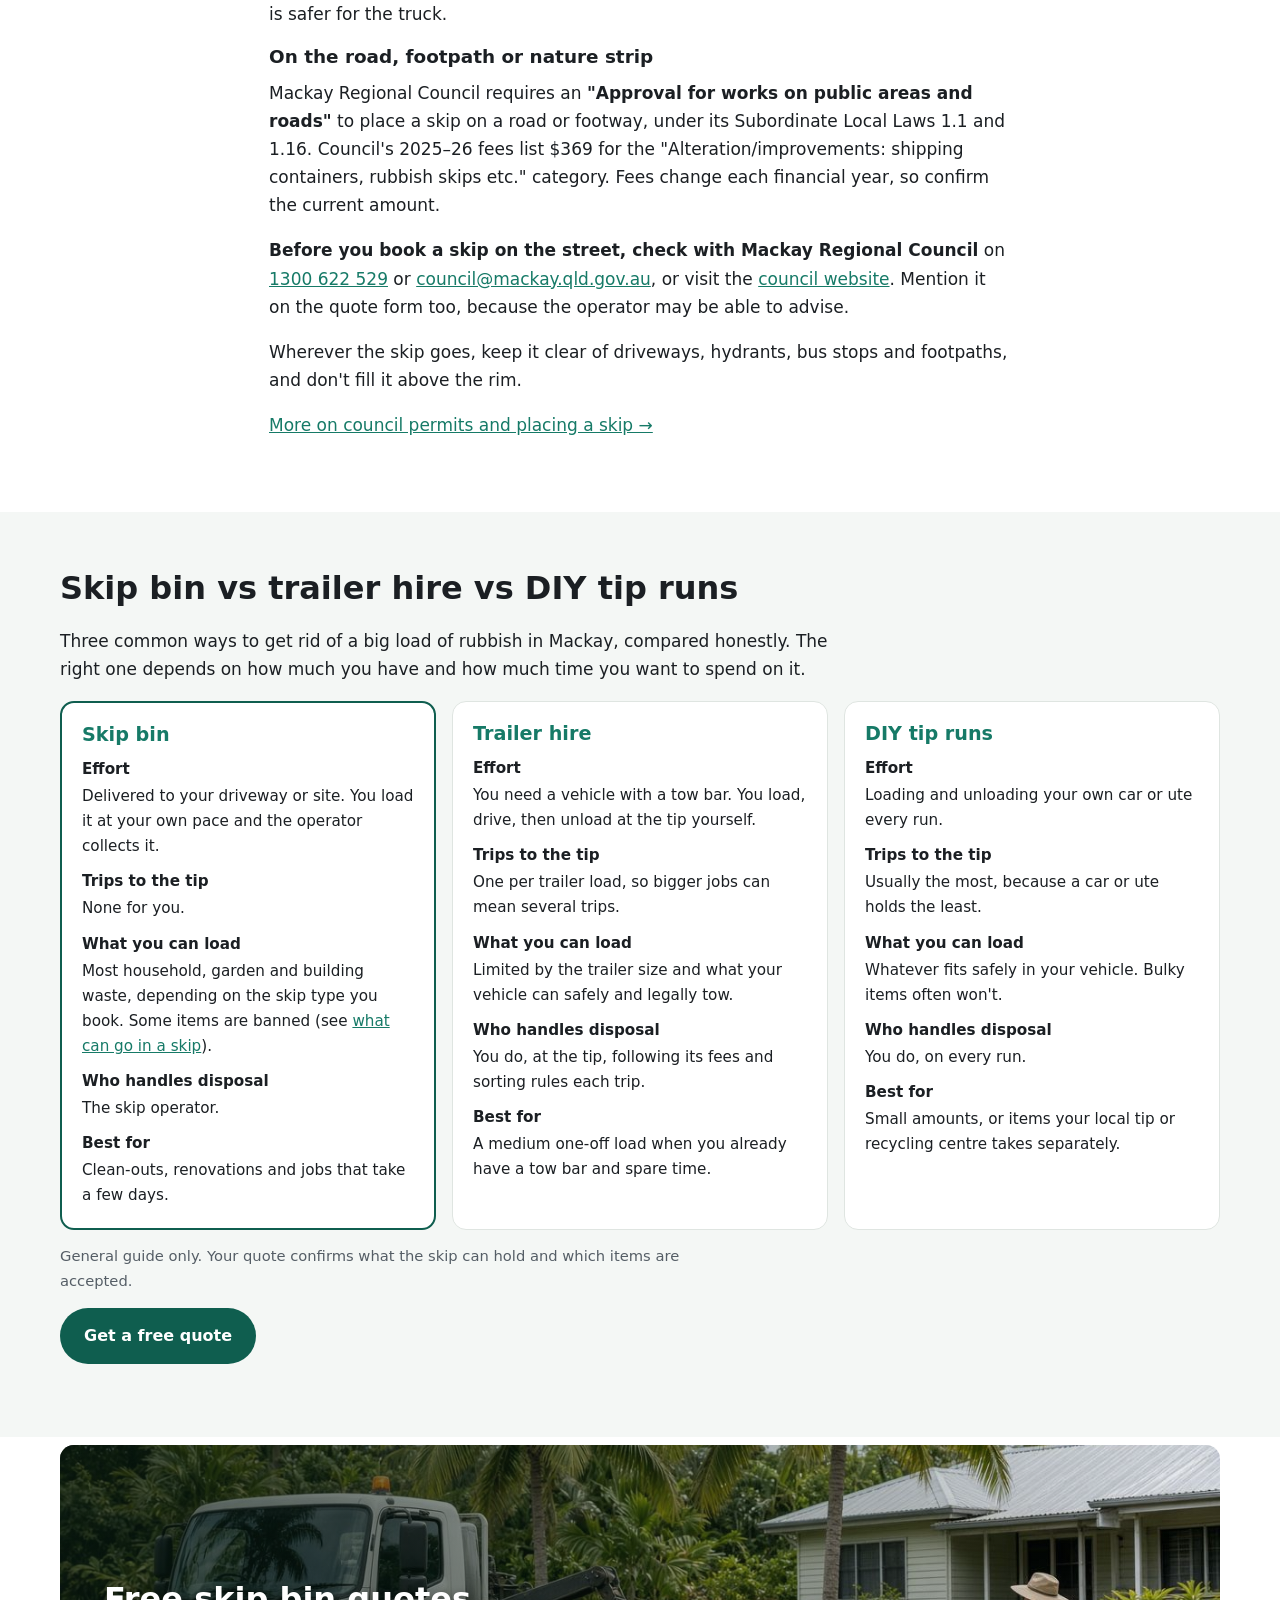
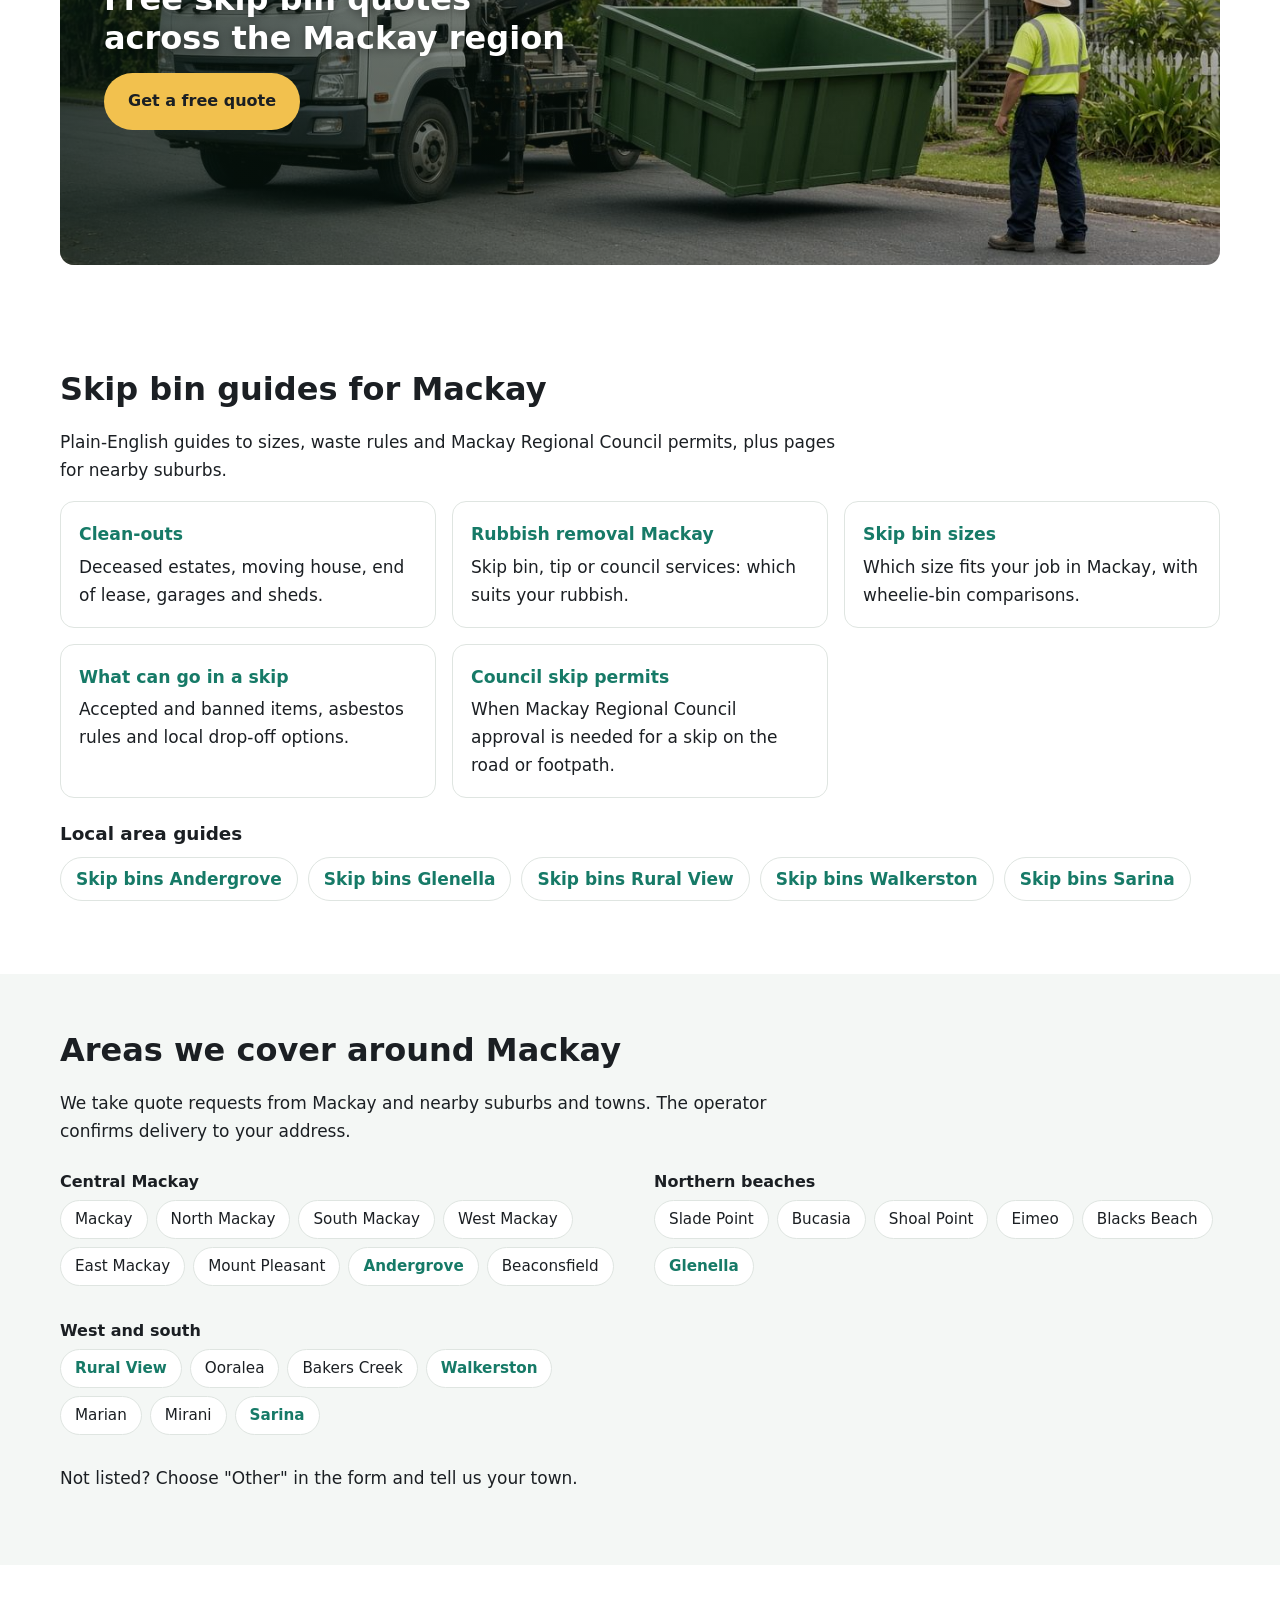
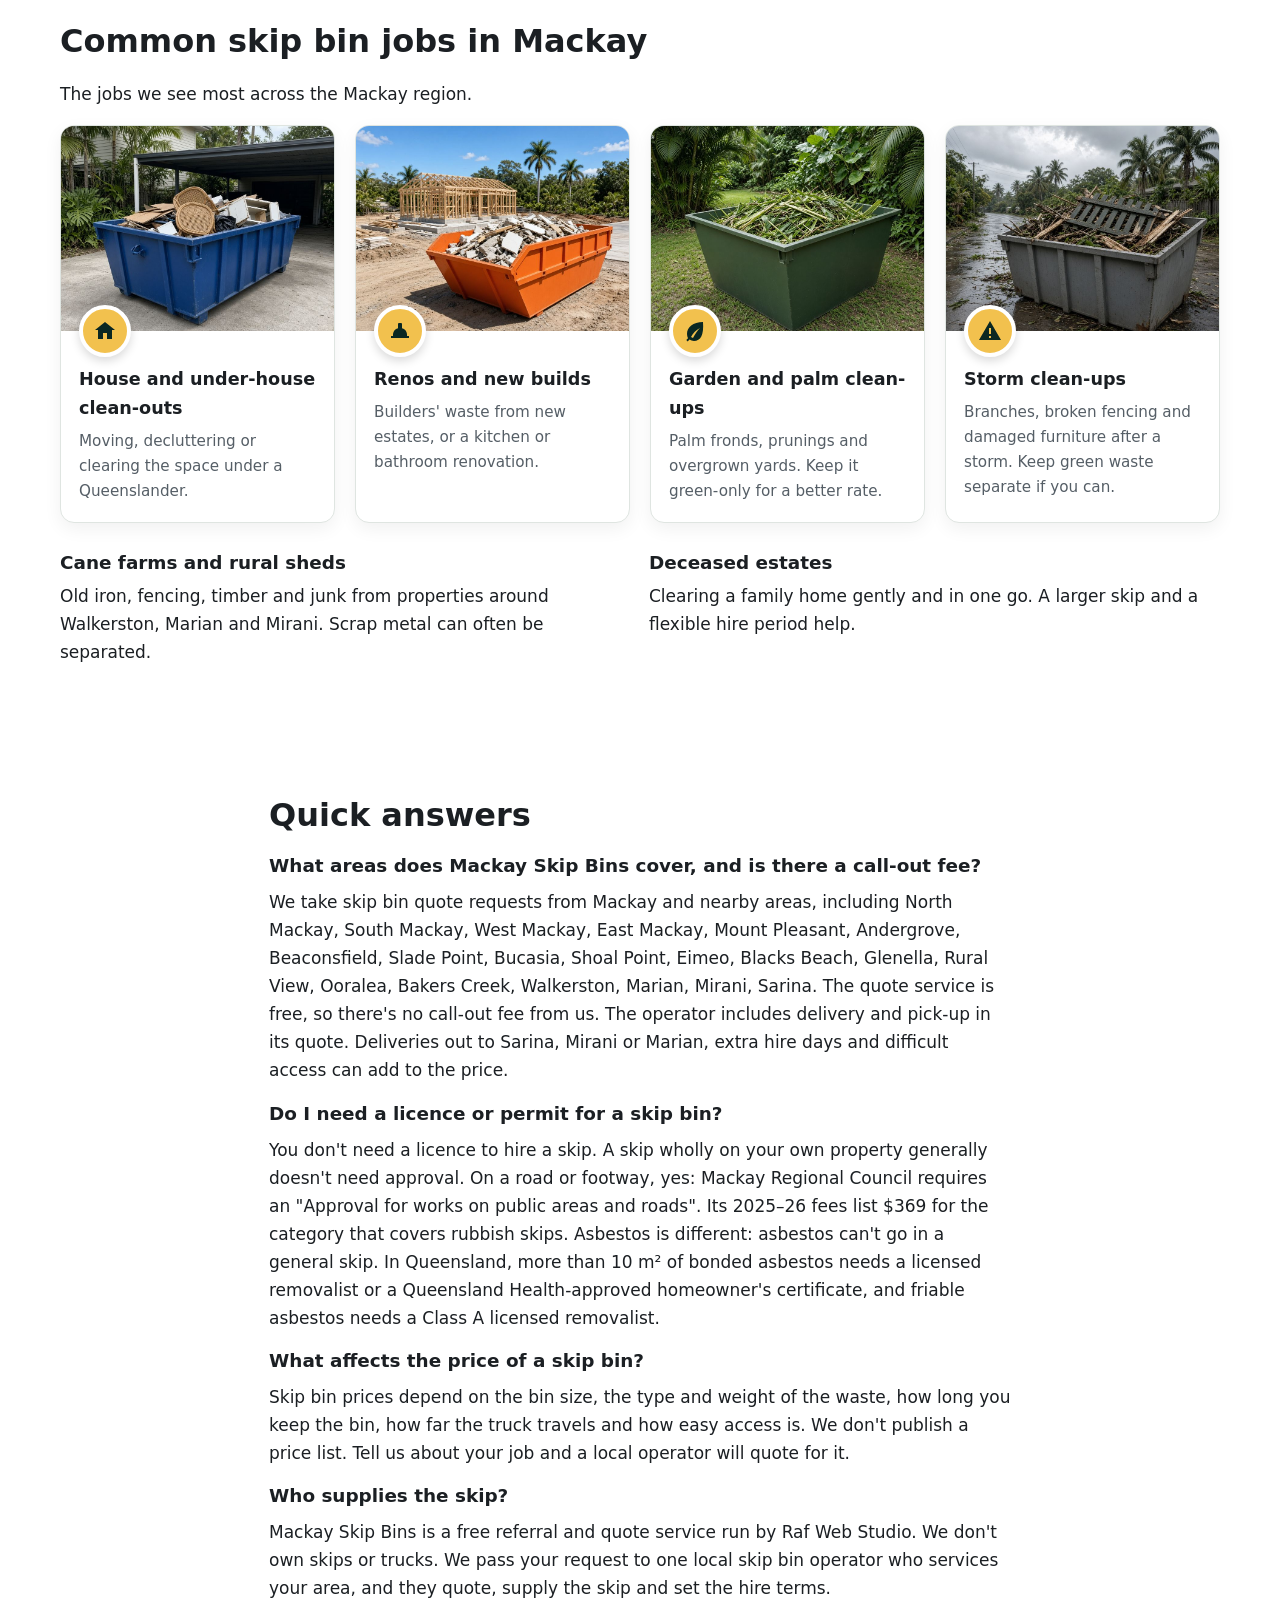
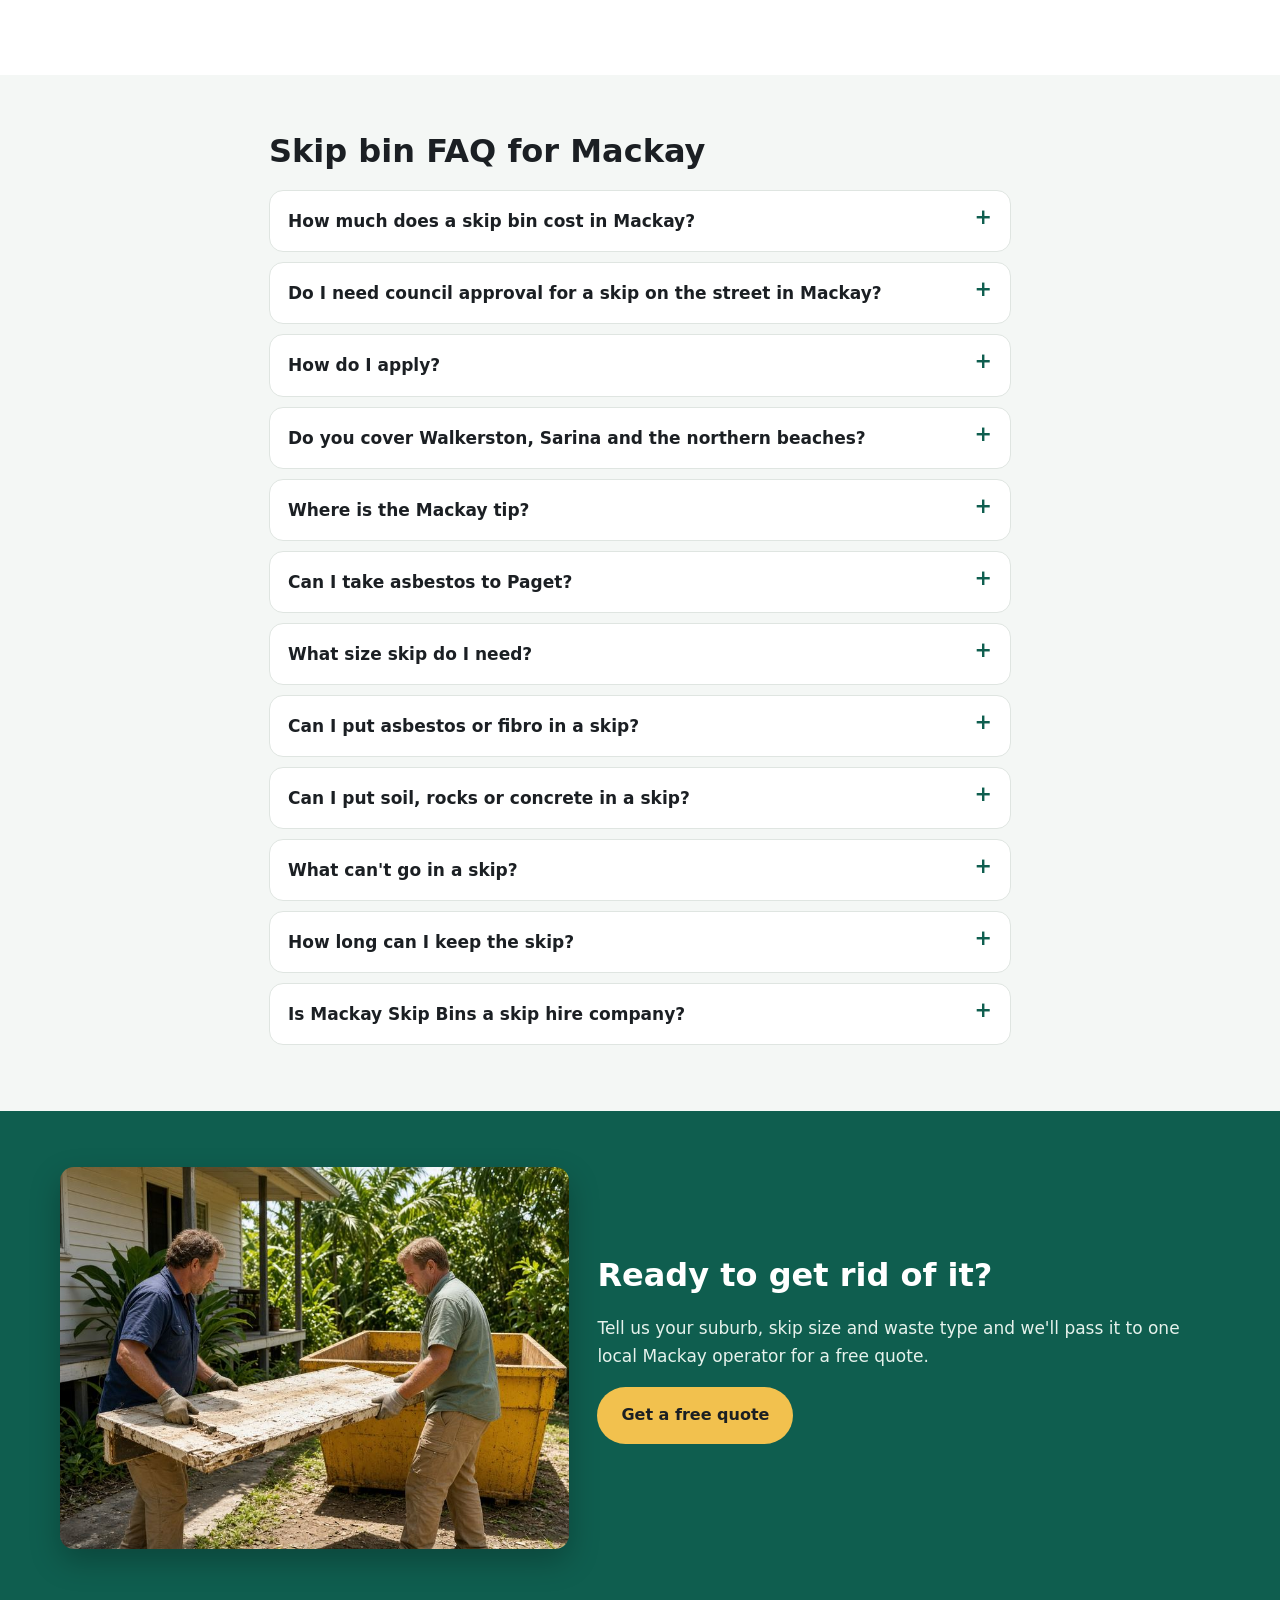
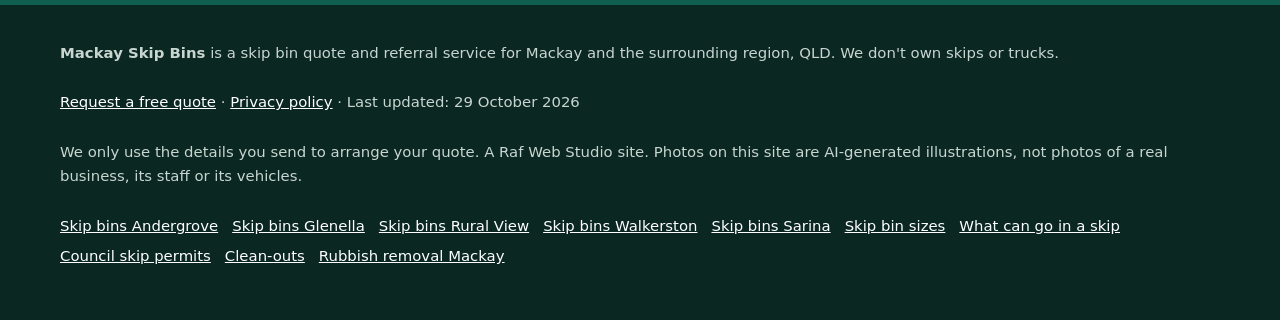
==== commit ae20b193: "Add FormSubmit instant customer confirmation (_autoresponse) to every quote form" ====
--- a/index.html
+++ b/index.html
@@ -472,6 +472,7 @@
         <input type="hidden" name="_captcha" value="true">
         <input type="hidden" name="_template" value="table">
         <input type="hidden" name="_next" value="https://mackayskipbins.com/thanks.html">
+        <input type="hidden" name="_autoresponse" value="Thanks for your skip bin request. We&#x27;ve received it and are passing it to a local operator, who&#x27;ll be in touch shortly with availability and a price.">
         <input type="text" name="_honey" style="display:none" tabindex="-1" autocomplete="off" aria-hidden="true">
         <input type="hidden" name="source" value="mackayskipbins.com">
         <fieldset class="step step-1">
